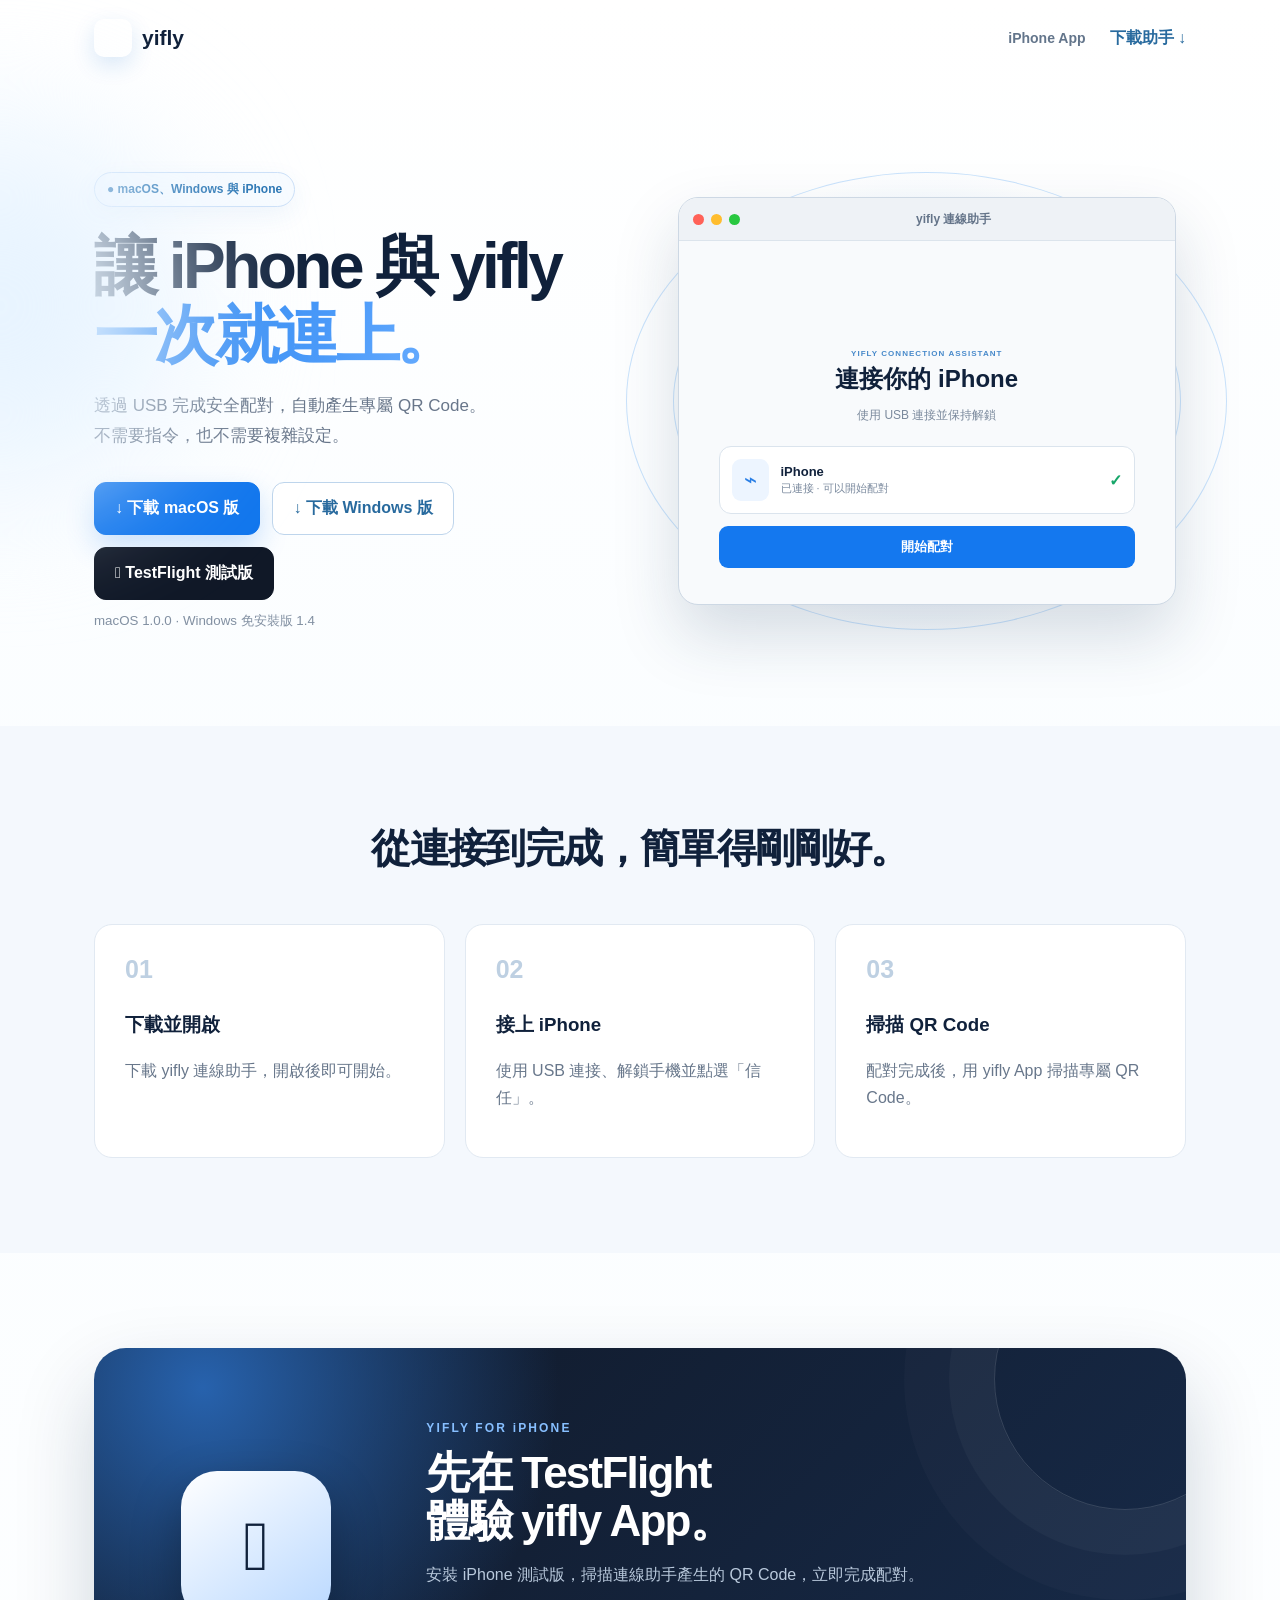
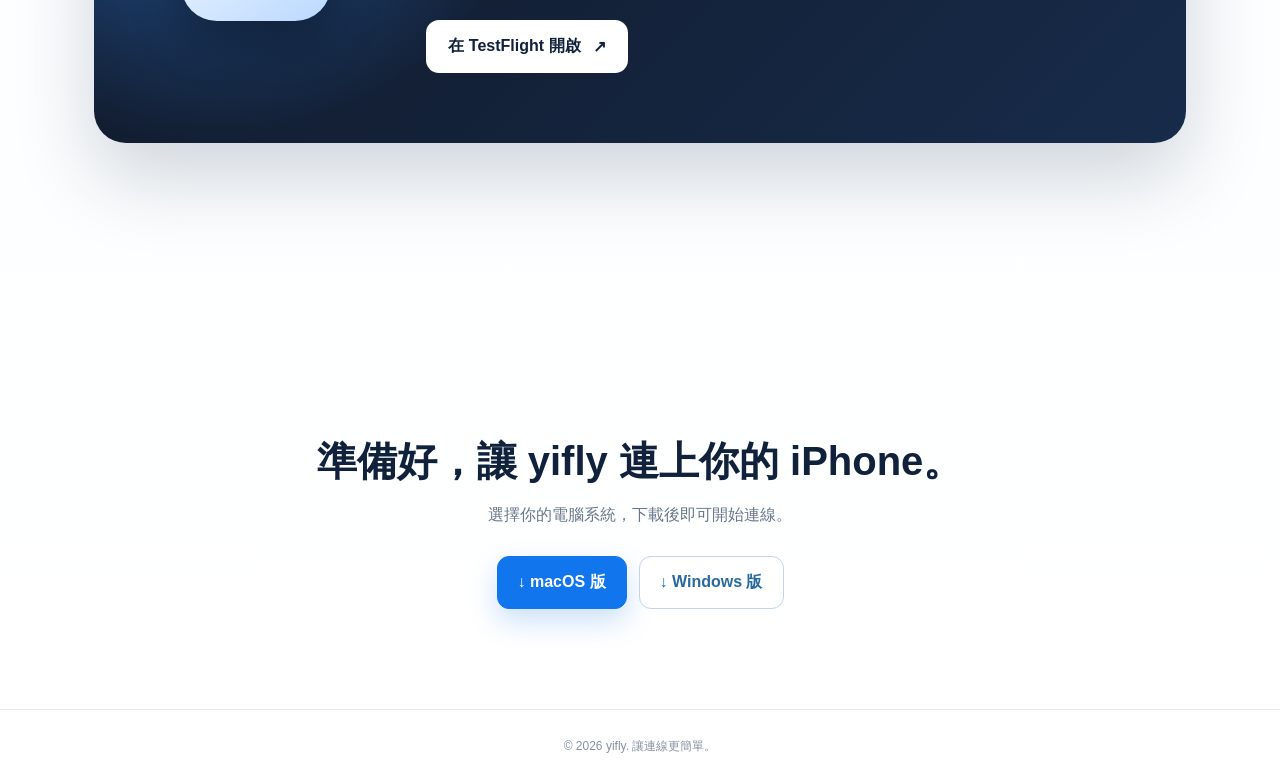
==== index.html @ 577eef76 "加入 TestFlight 與動態效果" ====
<!doctype html>
<html lang="zh-Hant">
<head>
  <meta charset="utf-8">
  <meta name="viewport" content="width=device-width,initial-scale=1">
  <title>yifly 連線助手</title>
  <meta name="description" content="讓 iPhone 與 yifly，一次就連上。">
  <link rel="icon" href="yifly-icon.png">
  <link rel="stylesheet" href="styles.css">
</head>
<body>
  <nav><div class="brand"><img src="yifly-icon.png" alt=""><b>yifly</b></div><div class="nav-links"><a href="#testflight">iPhone App</a><a href="#download">下載助手 ↓</a></div></nav>
  <main>
    <section class="hero">
      <div class="copy reveal"><span class="badge">● macOS、Windows 與 iPhone</span><h1>讓 iPhone 與 yifly<br><em>一次就連上。</em></h1><p>透過 USB 完成安全配對，自動產生專屬 QR Code。<br>不需要指令，也不需要複雜設定。</p><div class="actions"><a class="primary" href="Yifly連線助手.dmg" download>↓ 下載 macOS 版</a><a href="Yifly連線助手.exe" download>↓ 下載 Windows 版</a><a class="testflight-link" href="https://testflight.apple.com/join/Ur3Vc765" target="_blank" rel="noopener"> TestFlight 測試版</a></div><small>macOS 1.0.0 · Windows 免安裝版 1.4</small></div>
      <div class="preview reveal"><div class="orbit orbit-one"></div><div class="orbit orbit-two"></div><div class="window"><header><i></i><i></i><i></i><b>yifly 連線助手</b></header><article><img src="yifly-icon.png" alt="yifly"><small>YIFLY CONNECTION ASSISTANT</small><h2>連接你的 iPhone</h2><p>使用 USB 連接並保持解鎖</p><div class="device"><span>⌁</span><b>iPhone<small>已連接 · 可以開始配對</small></b><strong>✓</strong></div><button>開始配對</button></article></div></div>
    </section>
    <section class="steps"><h2 class="reveal">從連接到完成，簡單得剛剛好。</h2><div class="cards"><article class="reveal"><b>01</b><h3>下載並開啟</h3><p>下載 yifly 連線助手，開啟後即可開始。</p></article><article class="reveal"><b>02</b><h3>接上 iPhone</h3><p>使用 USB 連接、解鎖手機並點選「信任」。</p></article><article class="reveal"><b>03</b><h3>掃描 QR Code</h3><p>配對完成後，用 yifly App 掃描專屬 QR Code。</p></article></div></section>
    <section class="testflight" id="testflight"><div class="testflight-card reveal"><div class="phone-mark"></div><div><span class="eyebrow">YIFLY FOR iPHONE</span><h2>先在 TestFlight<br>體驗 yifly App。</h2><p>安裝 iPhone 測試版，掃描連線助手產生的 QR Code，立即完成配對。</p><a href="https://testflight.apple.com/join/Ur3Vc765" target="_blank" rel="noopener">在 TestFlight 開啟 <span>↗</span></a></div></div></section>
    <section class="download" id="download"><img src="yifly-icon.png" alt=""><h2>準備好，讓 yifly 連上你的 iPhone。</h2><p>選擇你的電腦系統，下載後即可開始連線。</p><div class="actions"><a class="primary" href="Yifly連線助手.dmg" download>↓ macOS 版</a><a href="Yifly連線助手.exe" download>↓ Windows 版</a></div></section>
  </main>
  <footer>© 2026 yifly. 讓連線更簡單。</footer>
  <script>
    const observer = new IntersectionObserver((entries) => entries.forEach((entry) => {
      if (entry.isIntersecting) entry.target.classList.add('visible');
    }), { threshold: 0.14 });
    document.querySelectorAll('.reveal').forEach((element) => observer.observe(element));
  </script>
</body>
</html>
---- styles.css ----
*{box-sizing:border-box}html{scroll-behavior:smooth}body{margin:0;color:#10213b;font-family:-apple-system,BlinkMacSystemFont,"PingFang TC",sans-serif;overflow-x:hidden;background:linear-gradient(180deg,#fff 0,#fafdff 36%,#fff 100%)}nav{height:76px;max-width:1140px;margin:auto;display:flex;align-items:center;justify-content:space-between;padding:0 24px;position:relative;z-index:10}.brand{display:flex;align-items:center;gap:10px;font-size:21px}.brand img{width:38px;border-radius:10px;box-shadow:0 8px 22px #166fcf28}.nav-links{display:flex;align-items:center;gap:24px}.nav-links a:first-child{font-size:14px;color:#63758b}a{color:#286a9e;text-decoration:none;font-weight:800;transition:transform .25s ease,color .25s ease,box-shadow .25s ease}.hero{max-width:1140px;margin:auto;min-height:650px;padding:70px 24px;display:grid;grid-template-columns:1fr 1fr;gap:55px;align-items:center;position:relative}.hero:before{content:"";position:absolute;width:360px;height:360px;border-radius:50%;background:#e8f4ff;filter:blur(70px);left:-250px;top:50px;animation:breathe 6s ease-in-out infinite}.badge{display:inline-block;border:1px solid #cce0f8;background:#f7fbff;color:#2874b3;border-radius:99px;padding:8px 12px;font-size:12px;font-weight:800;box-shadow:0 8px 24px #2478cd12}.hero h1{font-size:64px;line-height:1.08;letter-spacing:-.055em;margin:25px 0 20px}.hero h1 em{color:#1176ed;font-style:normal;background:linear-gradient(110deg,#1176ed,#69adff,#1176ed);background-size:200% auto;-webkit-background-clip:text;background-clip:text;color:transparent;animation:shine 4s linear infinite}.copy>p{color:#68768a;line-height:1.8;font-size:17px}.actions{display:flex;gap:12px;margin-top:30px;flex-wrap:wrap}.actions a{padding:15px 20px;border:1px solid #bed5ec;border-radius:12px;background:#fff}.actions a:hover{transform:translateY(-3px);box-shadow:0 12px 28px #173e6720}.actions .primary{color:#fff;background:#1176ed;border-color:#1176ed;box-shadow:0 12px 28px #1176ed38}.actions .testflight-link{color:#fff;background:#101827;border-color:#101827}.copy>small{display:block;color:#8290a2;margin-top:12px}.preview{padding:45px 10px;background:radial-gradient(circle,#d5e9ff 0,transparent 65%);position:relative}.window{background:#f8fafc;border:1px solid #cdd8e4;border-radius:20px;overflow:hidden;box-shadow:0 30px 65px #1637592b;position:relative;z-index:2;animation:float 5s ease-in-out infinite}.orbit{position:absolute;border:1px solid #86bff970;border-radius:50%;z-index:1;animation:spin 14s linear infinite}.orbit:after{content:"";position:absolute;width:9px;height:9px;border-radius:50%;background:#1780f0;box-shadow:0 0 18px #1780f0;top:12%;left:13%}.orbit-one{inset:4% -8%}.orbit-two{inset:14% 1%;animation-direction:reverse;animation-duration:10s}.window>header{height:43px;background:#eef2f6;border-bottom:1px solid #dce4ec;display:flex;align-items:center;gap:7px;padding:0 14px}.window header i{width:11px;height:11px;border-radius:50%;background:#ff6258}.window header i:nth-child(2){background:#ffbd2e}.window header i:nth-child(3){background:#28c840}.window header b{margin:auto;color:#647489;font-size:12px}.window article{text-align:center;padding:28px 40px 36px}.window article>img{width:64px;border-radius:15px;animation:pulse 3s ease-in-out infinite}.window article>small{display:block;color:#4789ca;font-size:8px;font-weight:900;letter-spacing:.13em;margin-top:12px}.window h2{margin:5px 0}.window article>p{color:#7a899c;font-size:12px}.device{display:flex;align-items:center;text-align:left;gap:12px;background:white;border:1px solid #dbe4ed;border-radius:12px;padding:12px;margin-top:22px}.device>span{background:#edf5ff;color:#297ee5;border-radius:9px;padding:8px 12px;font-size:22px}.device b{display:grid;gap:3px;font-size:13px;flex:1}.device b small{color:#7b8a9e;font-weight:400}.device strong{color:#16a669}.window button{width:100%;border:0;border-radius:9px;background:#1478ef;color:#fff;padding:12px;font-weight:800;margin-top:12px}.steps{background:#f4f8fd;padding:95px max(24px,calc((100% - 1092px)/2))}.steps>h2{text-align:center;font-size:40px;letter-spacing:-.04em;margin:0 0 48px}.cards{display:grid;grid-template-columns:repeat(3,1fr);gap:20px}.cards article{background:#fff;border:1px solid #e1e9f2;border-radius:18px;padding:30px;transition:transform .3s ease,box-shadow .3s ease}.cards article:hover{transform:translateY(-8px);box-shadow:0 22px 45px #1a426817}.cards article>b{color:#bed0e2;font-size:25px}.cards h3{margin-top:28px}.cards p{color:#68778b;line-height:1.7}.testflight{padding:95px 24px;max-width:1140px;margin:auto}.testflight-card{border-radius:32px;padding:70px 8%;display:grid;grid-template-columns:180px 1fr;align-items:center;gap:65px;color:#fff;background:radial-gradient(circle at 10% 10%,#2762ad 0,transparent 34%),linear-gradient(135deg,#101827,#172b4a);box-shadow:0 35px 80px #0d244330;position:relative;overflow:hidden}.testflight-card:after{content:"";position:absolute;width:260px;height:260px;border-radius:50%;border:1px solid #ffffff24;right:-70px;top:-100px;box-shadow:0 0 0 45px #ffffff08,0 0 0 90px #ffffff05;animation:breathe 5s ease-in-out infinite}.phone-mark{width:150px;height:150px;border-radius:36px;display:grid;place-items:center;font-size:70px;background:linear-gradient(145deg,#fff,#b9d8ff);color:#10213b;box-shadow:0 20px 50px #0005;animation:float 4s ease-in-out infinite}.eyebrow{color:#87bfff;font-size:12px;font-weight:900;letter-spacing:.18em}.testflight h2{font-size:44px;line-height:1.08;letter-spacing:-.04em;margin:13px 0 17px}.testflight p{color:#b9c9dc;line-height:1.8;max-width:570px}.testflight a{display:inline-flex;align-items:center;gap:12px;margin-top:14px;padding:16px 22px;border-radius:13px;color:#10213b;background:#fff;position:relative;z-index:2}.testflight a:hover{transform:translateY(-3px);box-shadow:0 14px 32px #0005}.download{text-align:center;padding:100px 24px}.download>img{width:70px;border-radius:17px;animation:pulse 3s ease-in-out infinite}.download h2{font-size:40px;margin:22px 0 10px}.download>p{color:#68778b}.download .actions{justify-content:center}footer{text-align:center;border-top:1px solid #e4eaf1;padding:28px;color:#8491a2;font-size:12px}.reveal{opacity:0;transform:translateY(28px);transition:opacity .8s ease,transform .8s cubic-bezier(.2,.7,.2,1)}.reveal.visible{opacity:1;transform:none}.cards .reveal:nth-child(2){transition-delay:.12s}.cards .reveal:nth-child(3){transition-delay:.24s}@keyframes float{0%,100%{transform:translateY(0) rotate(-.4deg)}50%{transform:translateY(-12px) rotate(.4deg)}}@keyframes spin{to{transform:rotate(360deg)}}@keyframes pulse{50%{transform:scale(1.06);box-shadow:0 12px 28px #1682ef33}}@keyframes breathe{50%{transform:scale(1.12);opacity:.65}}@keyframes shine{to{background-position:200% center}}@media(max-width:800px){.hero{grid-template-columns:1fr;text-align:center}.hero h1{font-size:48px}.actions{justify-content:center}.cards{grid-template-columns:1fr}.preview{order:2}.steps>h2,.download h2{font-size:32px}.testflight-card{grid-template-columns:1fr;text-align:center;gap:35px;padding:55px 28px}.phone-mark{margin:auto}.testflight p{margin-left:auto;margin-right:auto}}@media(max-width:480px){nav{height:68px}.nav-links a:first-child{display:none}.hero h1{font-size:39px}.actions{flex-direction:column}.window article{padding:24px 20px}.hero{padding-top:45px}.testflight h2{font-size:34px}.testflight-card{border-radius:24px}.phone-mark{width:120px;height:120px;font-size:56px;border-radius:29px}}@media(prefers-reduced-motion:reduce){*{scroll-behavior:auto!important;animation:none!important;transition:none!important}.reveal{opacity:1;transform:none}}
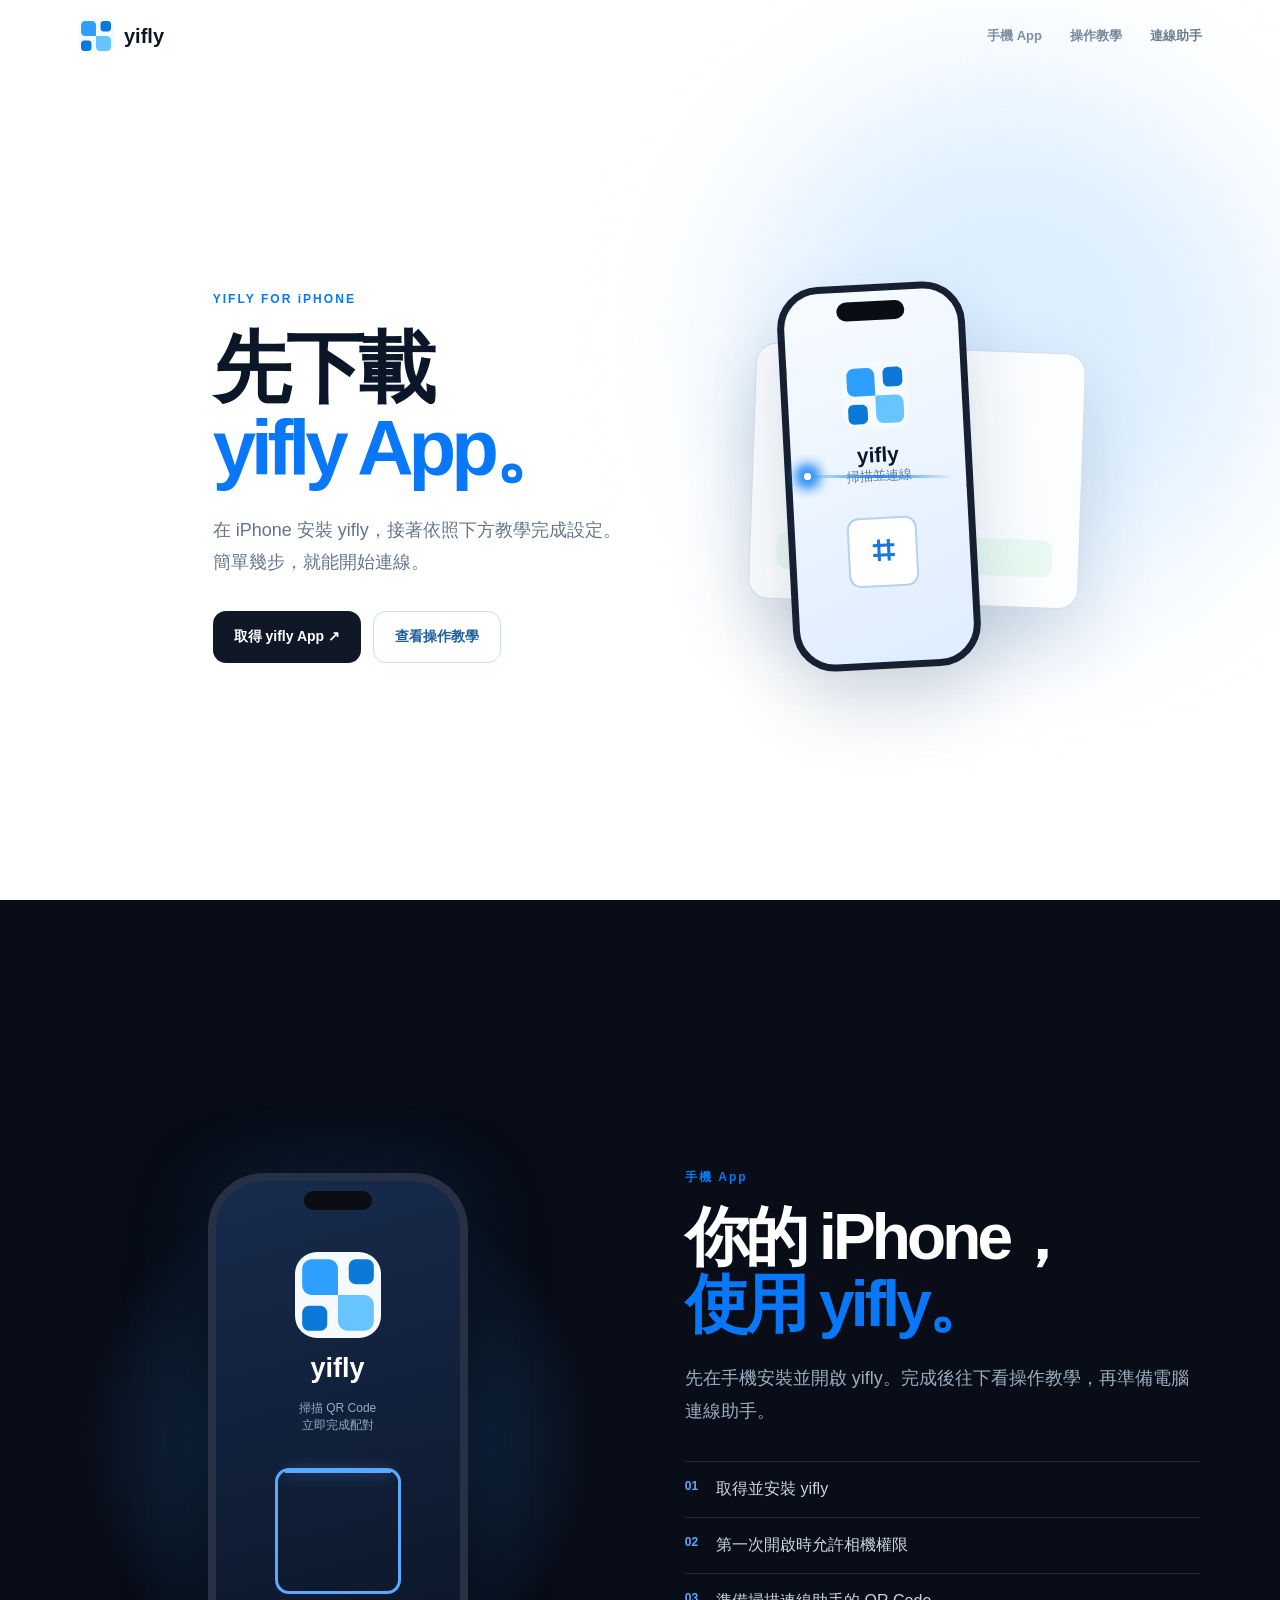
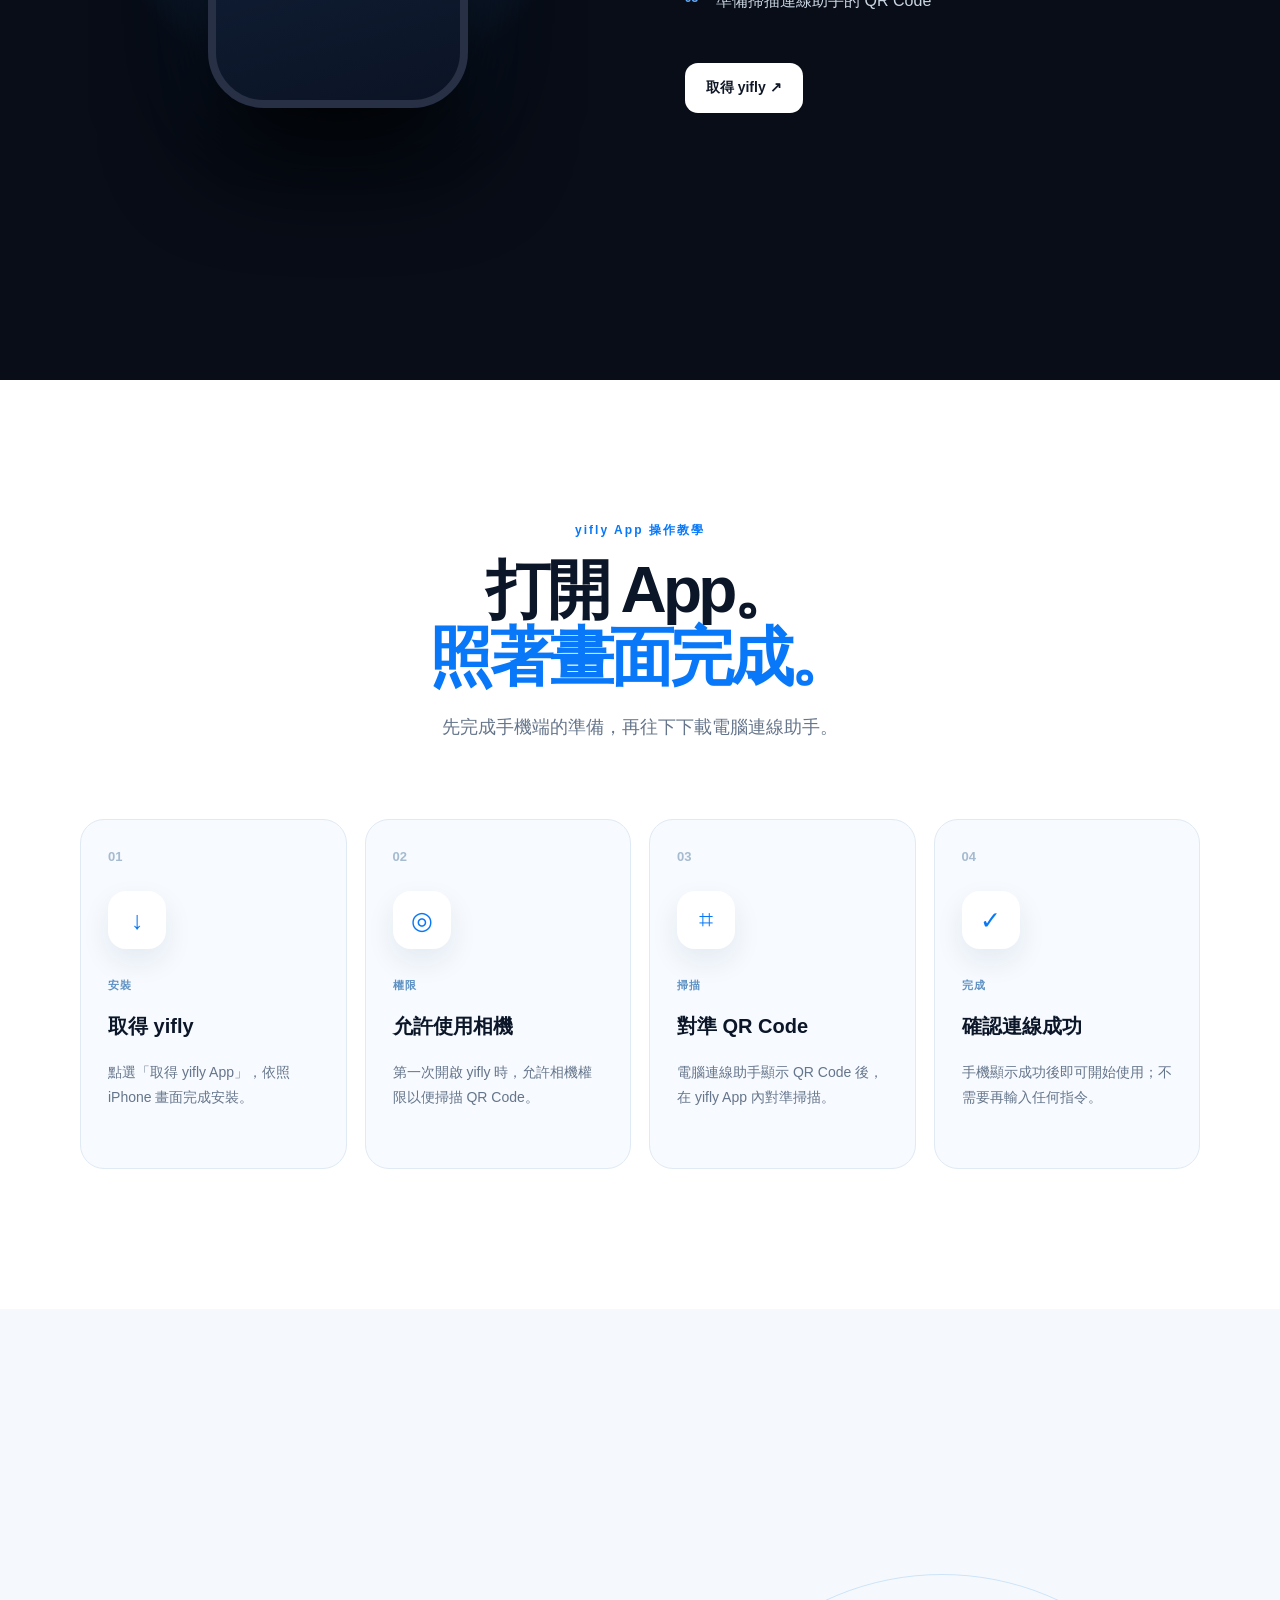
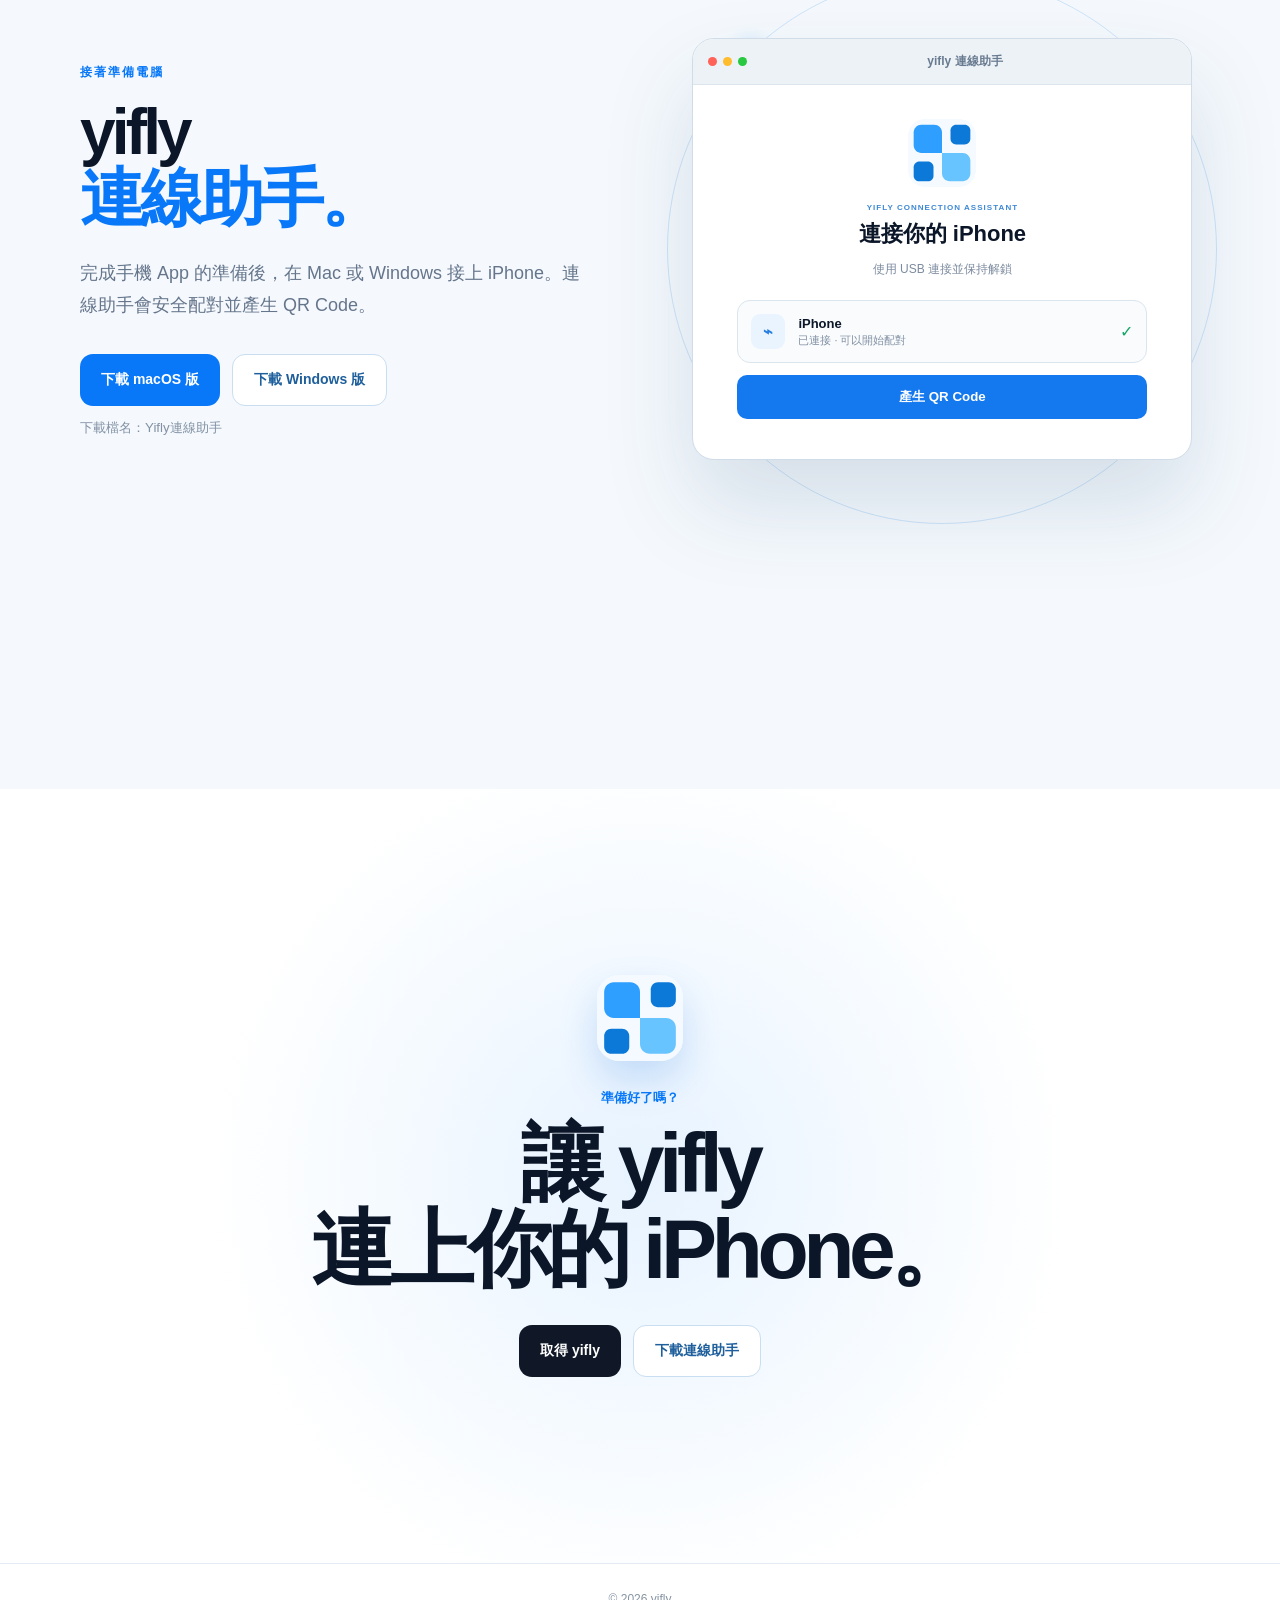
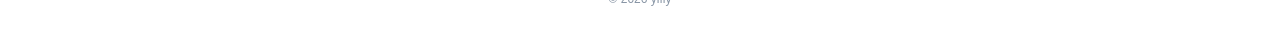
==== commit 9b82e043: "改為 yifly App 官網並修正手機版" ====
--- a/index.html
+++ b/index.html
@@ -1,30 +1,192 @@
 <!doctype html>
 <html lang="zh-Hant">
-<head>
-  <meta charset="utf-8">
-  <meta name="viewport" content="width=device-width,initial-scale=1">
-  <title>yifly 連線助手</title>
-  <meta name="description" content="讓 iPhone 與 yifly，一次就連上。">
-  <link rel="icon" href="yifly-icon.png">
-  <link rel="stylesheet" href="styles.css">
-</head>
-<body>
-  <nav><div class="brand"><img src="yifly-icon.png" alt=""><b>yifly</b></div><div class="nav-links"><a href="#testflight">iPhone App</a><a href="#download">下載助手 ↓</a></div></nav>
-  <main>
-    <section class="hero">
-      <div class="copy reveal"><span class="badge">● macOS、Windows 與 iPhone</span><h1>讓 iPhone 與 yifly<br><em>一次就連上。</em></h1><p>透過 USB 完成安全配對，自動產生專屬 QR Code。<br>不需要指令，也不需要複雜設定。</p><div class="actions"><a class="primary" href="Yifly連線助手.dmg" download>↓ 下載 macOS 版</a><a href="Yifly連線助手.exe" download>↓ 下載 Windows 版</a><a class="testflight-link" href="https://testflight.apple.com/join/Ur3Vc765" target="_blank" rel="noopener"> TestFlight 測試版</a></div><small>macOS 1.0.0 · Windows 免安裝版 1.4</small></div>
-      <div class="preview reveal"><div class="orbit orbit-one"></div><div class="orbit orbit-two"></div><div class="window"><header><i></i><i></i><i></i><b>yifly 連線助手</b></header><article><img src="yifly-icon.png" alt="yifly"><small>YIFLY CONNECTION ASSISTANT</small><h2>連接你的 iPhone</h2><p>使用 USB 連接並保持解鎖</p><div class="device"><span>⌁</span><b>iPhone<small>已連接 · 可以開始配對</small></b><strong>✓</strong></div><button>開始配對</button></article></div></div>
-    </section>
-    <section class="steps"><h2 class="reveal">從連接到完成，簡單得剛剛好。</h2><div class="cards"><article class="reveal"><b>01</b><h3>下載並開啟</h3><p>下載 yifly 連線助手，開啟後即可開始。</p></article><article class="reveal"><b>02</b><h3>接上 iPhone</h3><p>使用 USB 連接、解鎖手機並點選「信任」。</p></article><article class="reveal"><b>03</b><h3>掃描 QR Code</h3><p>配對完成後，用 yifly App 掃描專屬 QR Code。</p></article></div></section>
-    <section class="testflight" id="testflight"><div class="testflight-card reveal"><div class="phone-mark"></div><div><span class="eyebrow">YIFLY FOR iPHONE</span><h2>先在 TestFlight<br>體驗 yifly App。</h2><p>安裝 iPhone 測試版，掃描連線助手產生的 QR Code，立即完成配對。</p><a href="https://testflight.apple.com/join/Ur3Vc765" target="_blank" rel="noopener">在 TestFlight 開啟 <span>↗</span></a></div></div></section>
-    <section class="download" id="download"><img src="yifly-icon.png" alt=""><h2>準備好，讓 yifly 連上你的 iPhone。</h2><p>選擇你的電腦系統，下載後即可開始連線。</p><div class="actions"><a class="primary" href="Yifly連線助手.dmg" download>↓ macOS 版</a><a href="Yifly連線助手.exe" download>↓ Windows 版</a></div></section>
-  </main>
-  <footer>© 2026 yifly. 讓連線更簡單。</footer>
-  <script>
-    const observer = new IntersectionObserver((entries) => entries.forEach((entry) => {
-      if (entry.isIntersecting) entry.target.classList.add('visible');
-    }), { threshold: 0.14 });
-    document.querySelectorAll('.reveal').forEach((element) => observer.observe(element));
-  </script>
-</body>
+  <head>
+    <meta charset="utf-8" />
+    <meta
+      name="viewport"
+      content="width=device-width,initial-scale=1,maximum-scale=1"
+    />
+    <title>yifly</title>
+    <meta
+      name="description"
+      content="yifly App 與連線助手，讓 iPhone 配對一次完成。"
+    />
+    <link rel="icon" href="favicon.svg" />
+    <link rel="stylesheet" href="styles.css" />
+  </head>
+  <body>
+    <div class="progress"></div>
+    <nav>
+      <a class="brand" href="#top"
+        ><img src="favicon.svg" alt="yifly" /><b>yifly</b></a
+      >
+      <div>
+        <a href="#app">手機 App</a><a href="#steps">操作教學</a
+        ><a href="#assistant">連線助手</a>
+      </div>
+    </nav>
+    <main id="top">
+      <section class="hero">
+        <div class="glow"></div>
+        <div class="copy reveal">
+          <span class="label">YIFLY FOR iPHONE</span>
+          <h1>先下載<br /><em>yifly App。</em></h1>
+          <p>
+            在 iPhone 安裝 yifly，接著依照下方教學完成設定。<br />簡單幾步，就能開始連線。
+          </p>
+          <div class="buttons">
+            <a
+              class="button dark"
+              href="https://testflight.apple.com/join/Ur3Vc765"
+              target="_blank"
+              rel="noopener"
+              >取得 yifly App ↗</a
+            ><a class="button light" href="#steps">查看操作教學</a>
+          </div>
+        </div>
+        <div class="ecosystem reveal">
+          <div class="phone">
+            <i></i><img src="favicon.svg" alt="yifly" /><b>yifly</b
+            ><small>掃描並連線</small><strong>⌗</strong>
+          </div>
+          <div class="signal"><i></i><i></i><i></i></div>
+          <div class="desktop">
+            <header><i></i><i></i><i></i></header>
+            <img src="favicon.svg" alt="yifly" /><b>yifly 連線助手</b>
+            <p>iPhone 已連接</p>
+            <strong>✓ 配對完成</strong>
+          </div>
+        </div>
+      </section>
+      <section class="product app" id="app">
+        <div class="visual sticky">
+          <div class="orb"></div>
+          <div class="app-phone reveal">
+            <i></i><img src="favicon.svg" alt="yifly App" />
+            <h3>yifly</h3>
+            <p>掃描 QR Code<br />立即完成配對</p>
+            <div class="scanner"><span></span></div>
+          </div>
+        </div>
+        <div class="product-copy reveal">
+          <span class="label">手機 App</span>
+          <h2>你的 iPhone，<br /><em>使用 yifly。</em></h2>
+          <p>
+            先在手機安裝並開啟 yifly。完成後往下看操作教學，再準備電腦連線助手。
+          </p>
+          <ul>
+            <li><b>01</b>取得並安裝 yifly</li>
+            <li><b>02</b>第一次開啟時允許相機權限</li>
+            <li><b>03</b>準備掃描連線助手的 QR Code</li>
+          </ul>
+          <a
+            class="button white"
+            href="https://testflight.apple.com/join/Ur3Vc765"
+            target="_blank"
+            rel="noopener"
+            >取得 yifly ↗</a
+          >
+        </div>
+      </section>
+      <section class="product assistant" id="assistant">
+        <div class="product-copy reveal">
+          <span class="label">接著準備電腦</span>
+          <h2>yifly<br /><em>連線助手。</em></h2>
+          <p>
+            完成手機 App 的準備後，在 Mac 或 Windows 接上
+            iPhone。連線助手會安全配對並產生 QR Code。
+          </p>
+          <div class="buttons">
+            <a class="button blue" href="Yifly連線助手.dmg" download
+              >下載 macOS 版</a
+            ><a class="button light" href="Yifly連線助手.exe" download
+              >下載 Windows 版</a
+            >
+          </div>
+          <small>下載檔名：Yifly連線助手</small>
+        </div>
+        <div class="stage sticky reveal">
+          <div class="orbit"></div>
+          <div class="window">
+            <header><i></i><i></i><i></i><b>yifly 連線助手</b></header>
+            <article>
+              <img src="favicon.svg" alt="yifly" /><span
+                >YIFLY CONNECTION ASSISTANT</span
+              >
+              <h3>連接你的 iPhone</h3>
+              <p>使用 USB 連接並保持解鎖</p>
+              <div class="device">
+                <strong>⌁</strong
+                ><b>iPhone<small>已連接 · 可以開始配對</small></b
+                ><i>✓</i>
+              </div>
+              <button>產生 QR Code</button>
+            </article>
+          </div>
+        </div>
+      </section>
+      <section class="flow" id="steps">
+        <div class="flow-title reveal">
+          <span class="label">yifly App 操作教學</span>
+          <h2>打開 App。<br /><em>照著畫面完成。</em></h2>
+          <p>先完成手機端的準備，再往下下載電腦連線助手。</p>
+        </div>
+        <div class="timeline">
+          <article class="reveal">
+            <b>01</b><i>↓</i><span>安裝</span>
+            <h3>取得 yifly</h3>
+            <p>點選「取得 yifly App」，依照 iPhone 畫面完成安裝。</p>
+          </article>
+          <article class="reveal">
+            <b>02</b><i>◎</i><span>權限</span>
+            <h3>允許使用相機</h3>
+            <p>第一次開啟 yifly 時，允許相機權限以便掃描 QR Code。</p>
+          </article>
+          <article class="reveal">
+            <b>03</b><i>⌗</i><span>掃描</span>
+            <h3>對準 QR Code</h3>
+            <p>電腦連線助手顯示 QR Code 後，在 yifly App 內對準掃描。</p>
+          </article>
+          <article class="reveal">
+            <b>04</b><i>✓</i><span>完成</span>
+            <h3>確認連線成功</h3>
+            <p>手機顯示成功後即可開始使用；不需要再輸入任何指令。</p>
+          </article>
+        </div>
+      </section>
+      <section class="final">
+        <div class="reveal">
+          <img src="favicon.svg" alt="yifly" /><span>準備好了嗎？</span>
+          <h2>讓 yifly<br />連上你的 iPhone。</h2>
+          <div class="buttons">
+            <a
+              class="button dark"
+              href="https://testflight.apple.com/join/Ur3Vc765"
+              target="_blank"
+              rel="noopener"
+              >取得 yifly</a
+            ><a class="button light" href="#assistant">下載連線助手</a>
+          </div>
+        </div>
+      </section>
+    </main>
+    <footer>© 2026 yifly</footer>
+    <script>
+      const o = new IntersectionObserver(
+        (e) =>
+          e.forEach((x) => {
+            if (x.isIntersecting) x.target.classList.add("visible");
+          }),
+        { threshold: 0.15 },
+      );
+      document.querySelectorAll(".reveal").forEach((x) => o.observe(x));
+      const s = () =>
+        document.documentElement.style.setProperty(
+          "--p",
+          scrollY / (document.documentElement.scrollHeight - innerHeight),
+        );
+      addEventListener("scroll", s, { passive: true });
+      s();
+    </script>
+  </body>
 </html>
--- a/styles.css
+++ b/styles.css
@@ -1 +1,931 @@
-*{box-sizing:border-box}html{scroll-behavior:smooth}body{margin:0;color:#10213b;font-family:-apple-system,BlinkMacSystemFont,"PingFang TC",sans-serif;overflow-x:hidden;background:linear-gradient(180deg,#fff 0,#fafdff 36%,#fff 100%)}nav{height:76px;max-width:1140px;margin:auto;display:flex;align-items:center;justify-content:space-between;padding:0 24px;position:relative;z-index:10}.brand{display:flex;align-items:center;gap:10px;font-size:21px}.brand img{width:38px;border-radius:10px;box-shadow:0 8px 22px #166fcf28}.nav-links{display:flex;align-items:center;gap:24px}.nav-links a:first-child{font-size:14px;color:#63758b}a{color:#286a9e;text-decoration:none;font-weight:800;transition:transform .25s ease,color .25s ease,box-shadow .25s ease}.hero{max-width:1140px;margin:auto;min-height:650px;padding:70px 24px;display:grid;grid-template-columns:1fr 1fr;gap:55px;align-items:center;position:relative}.hero:before{content:"";position:absolute;width:360px;height:360px;border-radius:50%;background:#e8f4ff;filter:blur(70px);left:-250px;top:50px;animation:breathe 6s ease-in-out infinite}.badge{display:inline-block;border:1px solid #cce0f8;background:#f7fbff;color:#2874b3;border-radius:99px;padding:8px 12px;font-size:12px;font-weight:800;box-shadow:0 8px 24px #2478cd12}.hero h1{font-size:64px;line-height:1.08;letter-spacing:-.055em;margin:25px 0 20px}.hero h1 em{color:#1176ed;font-style:normal;background:linear-gradient(110deg,#1176ed,#69adff,#1176ed);background-size:200% auto;-webkit-background-clip:text;background-clip:text;color:transparent;animation:shine 4s linear infinite}.copy>p{color:#68768a;line-height:1.8;font-size:17px}.actions{display:flex;gap:12px;margin-top:30px;flex-wrap:wrap}.actions a{padding:15px 20px;border:1px solid #bed5ec;border-radius:12px;background:#fff}.actions a:hover{transform:translateY(-3px);box-shadow:0 12px 28px #173e6720}.actions .primary{color:#fff;background:#1176ed;border-color:#1176ed;box-shadow:0 12px 28px #1176ed38}.actions .testflight-link{color:#fff;background:#101827;border-color:#101827}.copy>small{display:block;color:#8290a2;margin-top:12px}.preview{padding:45px 10px;background:radial-gradient(circle,#d5e9ff 0,transparent 65%);position:relative}.window{background:#f8fafc;border:1px solid #cdd8e4;border-radius:20px;overflow:hidden;box-shadow:0 30px 65px #1637592b;position:relative;z-index:2;animation:float 5s ease-in-out infinite}.orbit{position:absolute;border:1px solid #86bff970;border-radius:50%;z-index:1;animation:spin 14s linear infinite}.orbit:after{content:"";position:absolute;width:9px;height:9px;border-radius:50%;background:#1780f0;box-shadow:0 0 18px #1780f0;top:12%;left:13%}.orbit-one{inset:4% -8%}.orbit-two{inset:14% 1%;animation-direction:reverse;animation-duration:10s}.window>header{height:43px;background:#eef2f6;border-bottom:1px solid #dce4ec;display:flex;align-items:center;gap:7px;padding:0 14px}.window header i{width:11px;height:11px;border-radius:50%;background:#ff6258}.window header i:nth-child(2){background:#ffbd2e}.window header i:nth-child(3){background:#28c840}.window header b{margin:auto;color:#647489;font-size:12px}.window article{text-align:center;padding:28px 40px 36px}.window article>img{width:64px;border-radius:15px;animation:pulse 3s ease-in-out infinite}.window article>small{display:block;color:#4789ca;font-size:8px;font-weight:900;letter-spacing:.13em;margin-top:12px}.window h2{margin:5px 0}.window article>p{color:#7a899c;font-size:12px}.device{display:flex;align-items:center;text-align:left;gap:12px;background:white;border:1px solid #dbe4ed;border-radius:12px;padding:12px;margin-top:22px}.device>span{background:#edf5ff;color:#297ee5;border-radius:9px;padding:8px 12px;font-size:22px}.device b{display:grid;gap:3px;font-size:13px;flex:1}.device b small{color:#7b8a9e;font-weight:400}.device strong{color:#16a669}.window button{width:100%;border:0;border-radius:9px;background:#1478ef;color:#fff;padding:12px;font-weight:800;margin-top:12px}.steps{background:#f4f8fd;padding:95px max(24px,calc((100% - 1092px)/2))}.steps>h2{text-align:center;font-size:40px;letter-spacing:-.04em;margin:0 0 48px}.cards{display:grid;grid-template-columns:repeat(3,1fr);gap:20px}.cards article{background:#fff;border:1px solid #e1e9f2;border-radius:18px;padding:30px;transition:transform .3s ease,box-shadow .3s ease}.cards article:hover{transform:translateY(-8px);box-shadow:0 22px 45px #1a426817}.cards article>b{color:#bed0e2;font-size:25px}.cards h3{margin-top:28px}.cards p{color:#68778b;line-height:1.7}.testflight{padding:95px 24px;max-width:1140px;margin:auto}.testflight-card{border-radius:32px;padding:70px 8%;display:grid;grid-template-columns:180px 1fr;align-items:center;gap:65px;color:#fff;background:radial-gradient(circle at 10% 10%,#2762ad 0,transparent 34%),linear-gradient(135deg,#101827,#172b4a);box-shadow:0 35px 80px #0d244330;position:relative;overflow:hidden}.testflight-card:after{content:"";position:absolute;width:260px;height:260px;border-radius:50%;border:1px solid #ffffff24;right:-70px;top:-100px;box-shadow:0 0 0 45px #ffffff08,0 0 0 90px #ffffff05;animation:breathe 5s ease-in-out infinite}.phone-mark{width:150px;height:150px;border-radius:36px;display:grid;place-items:center;font-size:70px;background:linear-gradient(145deg,#fff,#b9d8ff);color:#10213b;box-shadow:0 20px 50px #0005;animation:float 4s ease-in-out infinite}.eyebrow{color:#87bfff;font-size:12px;font-weight:900;letter-spacing:.18em}.testflight h2{font-size:44px;line-height:1.08;letter-spacing:-.04em;margin:13px 0 17px}.testflight p{color:#b9c9dc;line-height:1.8;max-width:570px}.testflight a{display:inline-flex;align-items:center;gap:12px;margin-top:14px;padding:16px 22px;border-radius:13px;color:#10213b;background:#fff;position:relative;z-index:2}.testflight a:hover{transform:translateY(-3px);box-shadow:0 14px 32px #0005}.download{text-align:center;padding:100px 24px}.download>img{width:70px;border-radius:17px;animation:pulse 3s ease-in-out infinite}.download h2{font-size:40px;margin:22px 0 10px}.download>p{color:#68778b}.download .actions{justify-content:center}footer{text-align:center;border-top:1px solid #e4eaf1;padding:28px;color:#8491a2;font-size:12px}.reveal{opacity:0;transform:translateY(28px);transition:opacity .8s ease,transform .8s cubic-bezier(.2,.7,.2,1)}.reveal.visible{opacity:1;transform:none}.cards .reveal:nth-child(2){transition-delay:.12s}.cards .reveal:nth-child(3){transition-delay:.24s}@keyframes float{0%,100%{transform:translateY(0) rotate(-.4deg)}50%{transform:translateY(-12px) rotate(.4deg)}}@keyframes spin{to{transform:rotate(360deg)}}@keyframes pulse{50%{transform:scale(1.06);box-shadow:0 12px 28px #1682ef33}}@keyframes breathe{50%{transform:scale(1.12);opacity:.65}}@keyframes shine{to{background-position:200% center}}@media(max-width:800px){.hero{grid-template-columns:1fr;text-align:center}.hero h1{font-size:48px}.actions{justify-content:center}.cards{grid-template-columns:1fr}.preview{order:2}.steps>h2,.download h2{font-size:32px}.testflight-card{grid-template-columns:1fr;text-align:center;gap:35px;padding:55px 28px}.phone-mark{margin:auto}.testflight p{margin-left:auto;margin-right:auto}}@media(max-width:480px){nav{height:68px}.nav-links a:first-child{display:none}.hero h1{font-size:39px}.actions{flex-direction:column}.window article{padding:24px 20px}.hero{padding-top:45px}.testflight h2{font-size:34px}.testflight-card{border-radius:24px}.phone-mark{width:120px;height:120px;font-size:56px;border-radius:29px}}@media(prefers-reduced-motion:reduce){*{scroll-behavior:auto!important;animation:none!important;transition:none!important}.reveal{opacity:1;transform:none}}
+:root {
+  --blue: #0878f9;
+  --ink: #0b1628;
+  --muted: #65758b;
+  --p: 0;
+}
+* {
+  box-sizing: border-box;
+}
+html {
+  scroll-behavior: smooth;
+}
+body {
+  margin: 0;
+  color: var(--ink);
+  font-family:
+    -apple-system, BlinkMacSystemFont, "SF Pro Display", "PingFang TC",
+    sans-serif;
+  overflow-x: hidden;
+}
+a {
+  text-decoration: none;
+  color: inherit;
+}
+.progress {
+  position: fixed;
+  z-index: 99;
+  left: 0;
+  top: 0;
+  width: calc(var(--p) * 100%);
+  height: 3px;
+  background: linear-gradient(90deg, #0878f9, #78bdff);
+  box-shadow: 0 0 12px #1784ff;
+}
+nav {
+  height: 72px;
+  max-width: 1180px;
+  margin: auto;
+  padding: 0 28px;
+  display: flex;
+  align-items: center;
+  justify-content: space-between;
+}
+.brand {
+  display: flex;
+  align-items: center;
+  gap: 10px;
+  font-size: 20px;
+}
+.brand img {
+  width: 36px;
+  border-radius: 10px;
+}
+nav > div {
+  display: flex;
+  gap: 28px;
+  color: #607086;
+  font-size: 13px;
+  font-weight: 750;
+}
+nav > div a:hover {
+  color: var(--blue);
+}
+.hero {
+  min-height: calc(100vh - 72px);
+  max-width: 1180px;
+  margin: auto;
+  padding: 80px 28px 100px;
+  display: grid;
+  grid-template-columns: 1.04fr 0.96fr;
+  gap: 70px;
+  align-items: center;
+  position: relative;
+}
+.glow {
+  position: absolute;
+  width: 520px;
+  height: 520px;
+  border-radius: 50%;
+  filter: blur(85px);
+  background: #dceeff;
+  right: -170px;
+  top: 10px;
+  animation: breathe 7s infinite;
+}
+.label {
+  font-size: 12px;
+  font-weight: 900;
+  letter-spacing: 0.17em;
+  color: var(--blue);
+}
+h1 {
+  font-size: clamp(56px, 6.1vw, 82px);
+  line-height: 1.02;
+  letter-spacing: -0.065em;
+  margin: 22px 0 25px;
+}
+em {
+  font-style: normal;
+  color: var(--blue);
+}
+.copy p,
+.product-copy > p {
+  font-size: 18px;
+  line-height: 1.8;
+  color: var(--muted);
+}
+.buttons {
+  display: flex;
+  gap: 12px;
+  flex-wrap: wrap;
+  margin-top: 32px;
+}
+.button {
+  display: inline-flex;
+  align-items: center;
+  justify-content: center;
+  padding: 16px 21px;
+  border-radius: 13px;
+  font-size: 14px;
+  font-weight: 850;
+  transition: 0.3s;
+}
+.button:hover {
+  transform: translateY(-3px);
+  box-shadow: 0 14px 32px #123b6523;
+}
+.dark {
+  background: #101827;
+  color: #fff;
+}
+.light {
+  background: #fff;
+  color: #1e5f9c;
+  border: 1px solid #c9def1;
+}
+.blue {
+  background: var(--blue);
+  color: #fff;
+}
+.white {
+  background: #fff;
+  color: #101827;
+}
+.ecosystem {
+  height: 520px;
+  display: flex;
+  align-items: center;
+  justify-content: center;
+  position: relative;
+  perspective: 1000px;
+}
+.phone {
+  width: 188px;
+  height: 385px;
+  border: 7px solid #172032;
+  border-radius: 42px;
+  background: linear-gradient(160deg, #f7fbff, #dfedff);
+  box-shadow: 0 35px 70px #1a3d612b;
+  display: flex;
+  flex-direction: column;
+  align-items: center;
+  position: relative;
+  z-index: 3;
+  transform: rotate(-3deg);
+  animation: float 6s infinite;
+}
+.phone > i,
+.app-phone > i {
+  width: 68px;
+  height: 19px;
+  border-radius: 20px;
+  background: #0a0d13;
+  margin: 10px auto 42px;
+}
+.phone img {
+  width: 67px;
+  border-radius: 17px;
+}
+.phone b {
+  font-size: 21px;
+  margin-top: 14px;
+}
+.phone small {
+  color: #6c7d92;
+}
+.phone strong {
+  width: 70px;
+  height: 70px;
+  border: 2px solid #b7d1ed;
+  border-radius: 12px;
+  display: grid;
+  place-items: center;
+  color: #1778df;
+  font-size: 38px;
+  margin-top: 32px;
+  background: #fff;
+}
+.desktop {
+  width: 330px;
+  padding: 22px 26px 30px;
+  border: 1px solid #d4dee9;
+  border-radius: 20px;
+  background: #fbfdff;
+  box-shadow: 0 35px 75px #133a672c;
+  position: absolute;
+  right: -15px;
+  z-index: 2;
+  transform: rotate(2deg);
+  animation: float2 6s infinite;
+}
+.desktop header,
+.window > header {
+  display: flex;
+  gap: 6px;
+}
+.desktop header i,
+.window header i {
+  width: 9px;
+  height: 9px;
+  border-radius: 50%;
+  background: #ff6258;
+}
+.desktop header i:nth-child(2),
+.window header i:nth-child(2) {
+  background: #ffbd2e;
+}
+.desktop header i:nth-child(3),
+.window header i:nth-child(3) {
+  background: #28c840;
+}
+.desktop > img {
+  width: 54px;
+  border-radius: 14px;
+  display: block;
+  margin: 30px auto 10px;
+}
+.desktop > b,
+.desktop > p,
+.desktop > strong {
+  display: block;
+  text-align: center;
+}
+.desktop > p {
+  color: #728296;
+  font-size: 12px;
+}
+.desktop > strong {
+  color: #0c9c5e;
+  background: #eafaf3;
+  border-radius: 10px;
+  padding: 10px;
+  font-size: 12px;
+}
+.signal {
+  position: absolute;
+  width: 150px;
+  height: 3px;
+  background: linear-gradient(90deg, transparent, #2489f4, transparent);
+  z-index: 4;
+}
+.signal i {
+  position: absolute;
+  width: 7px;
+  height: 7px;
+  border-radius: 50%;
+  background: #fff;
+  box-shadow: 0 0 14px 5px #2489f4;
+  top: -2px;
+  animation: travel 2.4s linear infinite;
+}
+.signal i:nth-child(2) {
+  animation-delay: 0.8s;
+}
+.signal i:nth-child(3) {
+  animation-delay: 1.6s;
+}
+.product {
+  min-height: 120vh;
+  display: grid;
+  grid-template-columns: 1fr 1fr;
+  align-items: center;
+  gap: 8%;
+  padding: 120px max(28px, calc((100vw - 1120px) / 2));
+  position: relative;
+}
+.app {
+  background: #080d17;
+  color: #fff;
+}
+.sticky {
+  height: 72vh;
+  position: sticky;
+  top: 14vh;
+  display: grid;
+  place-items: center;
+}
+.orb {
+  position: absolute;
+  width: 520px;
+  height: 520px;
+  border-radius: 50%;
+  background: radial-gradient(circle, #245997, #11233c 43%, transparent 70%);
+  animation: breathe 6s infinite;
+}
+.app-phone {
+  width: 260px;
+  height: 535px;
+  border: 8px solid #273044;
+  border-radius: 56px;
+  background: linear-gradient(165deg, #172b4c, #0b1425);
+  box-shadow:
+    0 50px 100px #000,
+    0 0 90px #2787ff30;
+  display: flex;
+  align-items: center;
+  flex-direction: column;
+  position: relative;
+  z-index: 2;
+}
+.app-phone img {
+  width: 86px;
+  border-radius: 22px;
+}
+.app-phone h3 {
+  font-size: 27px;
+  margin: 15px 0 4px;
+}
+.app-phone p {
+  text-align: center;
+  color: #98abc2;
+  font-size: 12px;
+}
+.scanner {
+  width: 126px;
+  height: 126px;
+  border: 3px solid #5ca9ff;
+  border-radius: 14px;
+  margin-top: 22px;
+  position: relative;
+}
+.scanner span {
+  position: absolute;
+  left: 7px;
+  right: 7px;
+  height: 2px;
+  background: #5ca9ff;
+  box-shadow: 0 0 15px #5ca9ff;
+  animation: scan 2.4s infinite;
+}
+.product-copy h2,
+.flow-title h2 {
+  font-size: clamp(44px, 5vw, 68px);
+  line-height: 1.04;
+  letter-spacing: -0.06em;
+  margin: 18px 0 25px;
+}
+.app .product-copy > p {
+  color: #9cadc1;
+}
+.product-copy ul {
+  list-style: none;
+  padding: 0;
+  margin: 34px 0;
+  max-width: 520px;
+}
+.product-copy li {
+  display: flex;
+  gap: 18px;
+  border-top: 1px solid #ffffff1c;
+  padding: 17px 0;
+  color: #cad5e2;
+}
+.product-copy li b {
+  color: #5fa9fb;
+  font-size: 12px;
+}
+.assistant {
+  background: #f5f9fd;
+}
+.product-copy > small {
+  display: block;
+  color: #8291a4;
+  margin-top: 13px;
+}
+.stage {
+  height: 620px;
+}
+.orbit {
+  position: absolute;
+  width: 550px;
+  height: 550px;
+  border: 1px solid #7eb8f057;
+  border-radius: 50%;
+  animation: spin 18s linear infinite;
+}
+.orbit:after {
+  content: "";
+  position: absolute;
+  width: 11px;
+  height: 11px;
+  background: #1682ef;
+  border-radius: 50%;
+  left: 14%;
+  top: 13%;
+  box-shadow: 0 0 20px #1682ef;
+}
+.window {
+  width: min(100%, 500px);
+  background: #fff;
+  border: 1px solid #d0dce8;
+  border-radius: 22px;
+  overflow: hidden;
+  box-shadow: 0 45px 90px #16436f25;
+  position: relative;
+  z-index: 2;
+  animation: windowFloat 5s infinite;
+}
+.window > header {
+  height: 46px;
+  background: #edf2f7;
+  border-bottom: 1px solid #dce5ee;
+  align-items: center;
+  padding: 0 15px;
+}
+.window header b {
+  margin: auto;
+  color: #697b90;
+  font-size: 12px;
+}
+.window article {
+  text-align: center;
+  padding: 34px 44px 40px;
+}
+.window article > img {
+  width: 68px;
+  border-radius: 17px;
+}
+.window article > span {
+  display: block;
+  color: #3d88d5;
+  font-size: 8px;
+  font-weight: 900;
+  letter-spacing: 0.13em;
+  margin-top: 12px;
+}
+.window h3 {
+  font-size: 22px;
+  margin: 7px;
+}
+.window article > p {
+  color: #7c8b9f;
+  font-size: 12px;
+}
+.device {
+  display: flex;
+  align-items: center;
+  text-align: left;
+  gap: 13px;
+  background: #f9fbfd;
+  border: 1px solid #dbe5ee;
+  border-radius: 13px;
+  padding: 13px;
+  margin: 22px 0 12px;
+}
+.device > strong {
+  background: #eaf4ff;
+  color: #287de0;
+  border-radius: 9px;
+  padding: 8px 12px;
+}
+.device b {
+  display: grid;
+  gap: 3px;
+  font-size: 13px;
+  flex: 1;
+}
+.device b small {
+  font-weight: 400;
+  color: #8190a2;
+}
+.device > i {
+  font-style: normal;
+  color: #12a563;
+}
+.window button {
+  width: 100%;
+  border: 0;
+  border-radius: 10px;
+  background: #1478ef;
+  color: #fff;
+  padding: 13px;
+  font-weight: 850;
+}
+.flow {
+  padding: 140px max(28px, calc((100vw - 1120px) / 2));
+}
+.flow-title {
+  text-align: center;
+  margin-bottom: 80px;
+}
+.flow-title p {
+  color: var(--muted);
+  font-size: 18px;
+}
+.timeline {
+  display: grid;
+  grid-template-columns: repeat(4, 1fr);
+  gap: 18px;
+}
+.timeline article {
+  min-height: 350px;
+  background: #f7fafe;
+  border: 1px solid #e0eaf4;
+  border-radius: 24px;
+  padding: 27px;
+  transition: 0.35s;
+}
+.timeline article:hover {
+  transform: translateY(-10px);
+  box-shadow: 0 28px 55px #143b6518;
+}
+.timeline article > b {
+  color: #a6bbd0;
+  font-size: 13px;
+}
+.timeline article > i {
+  width: 58px;
+  height: 58px;
+  border-radius: 18px;
+  background: #fff;
+  display: grid;
+  place-items: center;
+  color: var(--blue);
+  font-size: 25px;
+  box-shadow: 0 12px 28px #16436f16;
+  margin: 26px 0;
+  font-style: normal;
+}
+.timeline article > span {
+  font-size: 11px;
+  font-weight: 900;
+  letter-spacing: 0.12em;
+  color: #5d91c3;
+}
+.timeline h3 {
+  font-size: 20px;
+}
+.timeline p {
+  font-size: 14px;
+  color: var(--muted);
+  line-height: 1.75;
+}
+.final {
+  min-height: 86vh;
+  display: grid;
+  place-items: center;
+  text-align: center;
+  background: radial-gradient(circle, #e7f3ff, #fff 58%);
+}
+.final img {
+  width: 86px;
+  border-radius: 22px;
+  box-shadow: 0 18px 38px #1671da32;
+}
+.final span {
+  display: block;
+  color: var(--blue);
+  font-weight: 850;
+  font-size: 13px;
+  margin-top: 24px;
+}
+.final h2 {
+  font-size: clamp(48px, 7vw, 84px);
+  line-height: 1.02;
+  letter-spacing: -0.065em;
+  margin: 14px 0;
+}
+.final .buttons {
+  justify-content: center;
+}
+footer {
+  text-align: center;
+  padding: 28px;
+  border-top: 1px solid #e5ebf2;
+  color: #8794a4;
+  font-size: 12px;
+}
+.reveal {
+  opacity: 0;
+  transform: translateY(55px) scale(0.97);
+  filter: blur(8px);
+  transition:
+    opacity 1s,
+    transform 1.1s cubic-bezier(0.2, 0.7, 0.2, 1),
+    filter 1s;
+}
+.reveal.visible {
+  opacity: 1;
+  transform: none;
+  filter: none;
+}
+.timeline article:nth-child(2) {
+  transition-delay: 0.12s;
+}
+.timeline article:nth-child(3) {
+  transition-delay: 0.24s;
+}
+.timeline article:nth-child(4) {
+  transition-delay: 0.36s;
+}
+@keyframes breathe {
+  50% {
+    transform: scale(1.08);
+    opacity: 0.72;
+  }
+}
+@keyframes float {
+  50% {
+    transform: translateY(-16px) rotate(-2deg);
+  }
+}
+@keyframes float2 {
+  50% {
+    transform: translateY(13px) rotate(1deg);
+  }
+}
+@keyframes travel {
+  to {
+    left: 100%;
+  }
+}
+@keyframes scan {
+  0%,
+  100% {
+    top: 8px;
+  }
+  50% {
+    top: 113px;
+  }
+}
+@keyframes spin {
+  to {
+    transform: rotate(360deg);
+  }
+}
+@keyframes windowFloat {
+  50% {
+    transform: translateY(-12px);
+  }
+}
+@media (max-width: 900px) {
+  .hero {
+    grid-template-columns: 1fr;
+    text-align: center;
+  }
+  .buttons {
+    justify-content: center;
+  }
+  .ecosystem {
+    max-width: 590px;
+    width: 100%;
+    margin: auto;
+  }
+  .product {
+    grid-template-columns: 1fr;
+    min-height: auto;
+  }
+  .sticky {
+    position: relative;
+    top: auto;
+    height: 600px;
+  }
+  .app .product-copy {
+    text-align: center;
+  }
+  .assistant .product-copy {
+    order: 2;
+    text-align: center;
+  }
+  .product-copy > p,
+  .product-copy ul {
+    margin-left: auto;
+    margin-right: auto;
+  }
+  .timeline {
+    grid-template-columns: repeat(2, 1fr);
+  }
+}
+@media (max-width: 560px) {
+  nav {
+    height: 64px;
+    padding: 0 18px;
+  }
+  nav > div {
+    gap: 14px;
+  }
+  nav > div a:last-child {
+    display: none;
+  }
+  .hero {
+    padding: 55px 20px;
+  }
+  .hero h1 {
+    font-size: 46px;
+  }
+  .ecosystem {
+    height: 440px;
+    transform: scale(0.84);
+    margin: -30px;
+  }
+  .phone {
+    margin-left: -70px;
+  }
+  .desktop {
+    right: -75px;
+  }
+  .product {
+    padding: 90px 20px;
+  }
+  .app-phone {
+    transform: scale(0.88);
+  }
+  .stage {
+    height: 460px;
+  }
+  .orbit {
+    width: 420px;
+    height: 420px;
+  }
+  .window article {
+    padding: 28px 20px;
+  }
+  .product-copy h2,
+  .flow-title h2 {
+    font-size: 43px;
+  }
+  .flow {
+    padding: 100px 20px;
+  }
+  .timeline {
+    grid-template-columns: 1fr;
+  }
+  .timeline article {
+    min-height: auto;
+  }
+  .final {
+    padding: 90px 20px;
+  }
+  .final h2 {
+    font-size: 49px;
+  }
+  .button {
+    width: 100%;
+  }
+}
+@media (prefers-reduced-motion: reduce) {
+  * {
+    scroll-behavior: auto !important;
+    animation: none !important;
+    transition: none !important;
+  }
+  .reveal {
+    opacity: 1;
+    transform: none;
+    filter: none;
+  }
+}
+:root {
+  --blue: #0878f9;
+  --ink: #0b1628;
+  --muted: #65758b;
+  --p: 0;
+}
+* {
+  box-sizing: border-box;
+}
+html {
+  scroll-behavior: smooth;
+  overflow-x: hidden;
+}
+body {
+  margin: 0;
+  width: 100%;
+  max-width: 100vw;
+  color: var(--ink);
+  font-family:
+    -apple-system, BlinkMacSystemFont, "SF Pro Display", "PingFang TC",
+    sans-serif;
+  overflow-x: hidden;
+}
+main {
+  display: flex;
+  flex-direction: column;
+  min-width: 0;
+}
+.hero {
+  order: 1;
+}
+.app {
+  order: 2;
+}
+.flow {
+  order: 3;
+}
+.assistant {
+  order: 4;
+}
+.final {
+  order: 5;
+}
+@media (max-width: 560px) {
+  body {
+    overflow-x: hidden !important;
+  }
+  .hero,
+  .product,
+  .flow,
+  .final {
+    width: 100%;
+    max-width: 100vw;
+  }
+  .hero {
+    display: flex;
+    flex-direction: column;
+    gap: 18px;
+    padding: 48px 20px 64px;
+    text-align: center;
+  }
+  .copy,
+  .product-copy,
+  .flow-title {
+    width: 100%;
+    min-width: 0;
+  }
+  .copy p {
+    font-size: 16px;
+  }
+  .copy p br {
+    display: none;
+  }
+  .ecosystem {
+    width: 100%;
+    height: 410px;
+    margin: 0 !important;
+    transform: none !important;
+    overflow: hidden;
+  }
+  .phone {
+    width: 154px;
+    height: 320px;
+    border-width: 6px;
+    border-radius: 35px;
+    margin: 0 112px 0 0 !important;
+    transform: none !important;
+  }
+  .phone > i {
+    margin-bottom: 25px;
+  }
+  .phone img {
+    width: 55px;
+  }
+  .phone strong {
+    width: 58px;
+    height: 58px;
+    margin-top: 20px;
+  }
+  .desktop {
+    width: 245px;
+    right: -88px !important;
+    padding: 17px 18px 22px;
+    transform: none !important;
+  }
+  .signal {
+    width: 82px;
+  }
+  .product {
+    padding: 80px 20px;
+    gap: 20px;
+  }
+  .sticky {
+    position: relative !important;
+    top: auto !important;
+    width: 100%;
+    max-width: 100%;
+    overflow: hidden;
+  }
+  .visual {
+    height: 500px;
+  }
+  .app-phone {
+    width: 226px;
+    height: 465px;
+    transform: none !important;
+  }
+  .app-phone > i {
+    margin-bottom: 34px;
+  }
+  .app-phone img {
+    width: 74px;
+  }
+  .scanner {
+    width: 106px;
+    height: 106px;
+  }
+  .stage {
+    height: 420px;
+  }
+  .orbit {
+    width: 350px;
+    height: 350px;
+  }
+  .window {
+    width: 100%;
+    max-width: 360px;
+    animation: none;
+  }
+  .timeline {
+    width: 100%;
+    grid-template-columns: minmax(0, 1fr);
+  }
+  .timeline article {
+    width: 100%;
+  }
+  .buttons {
+    width: 100%;
+  }
+  .button {
+    max-width: 100%;
+  }
+}
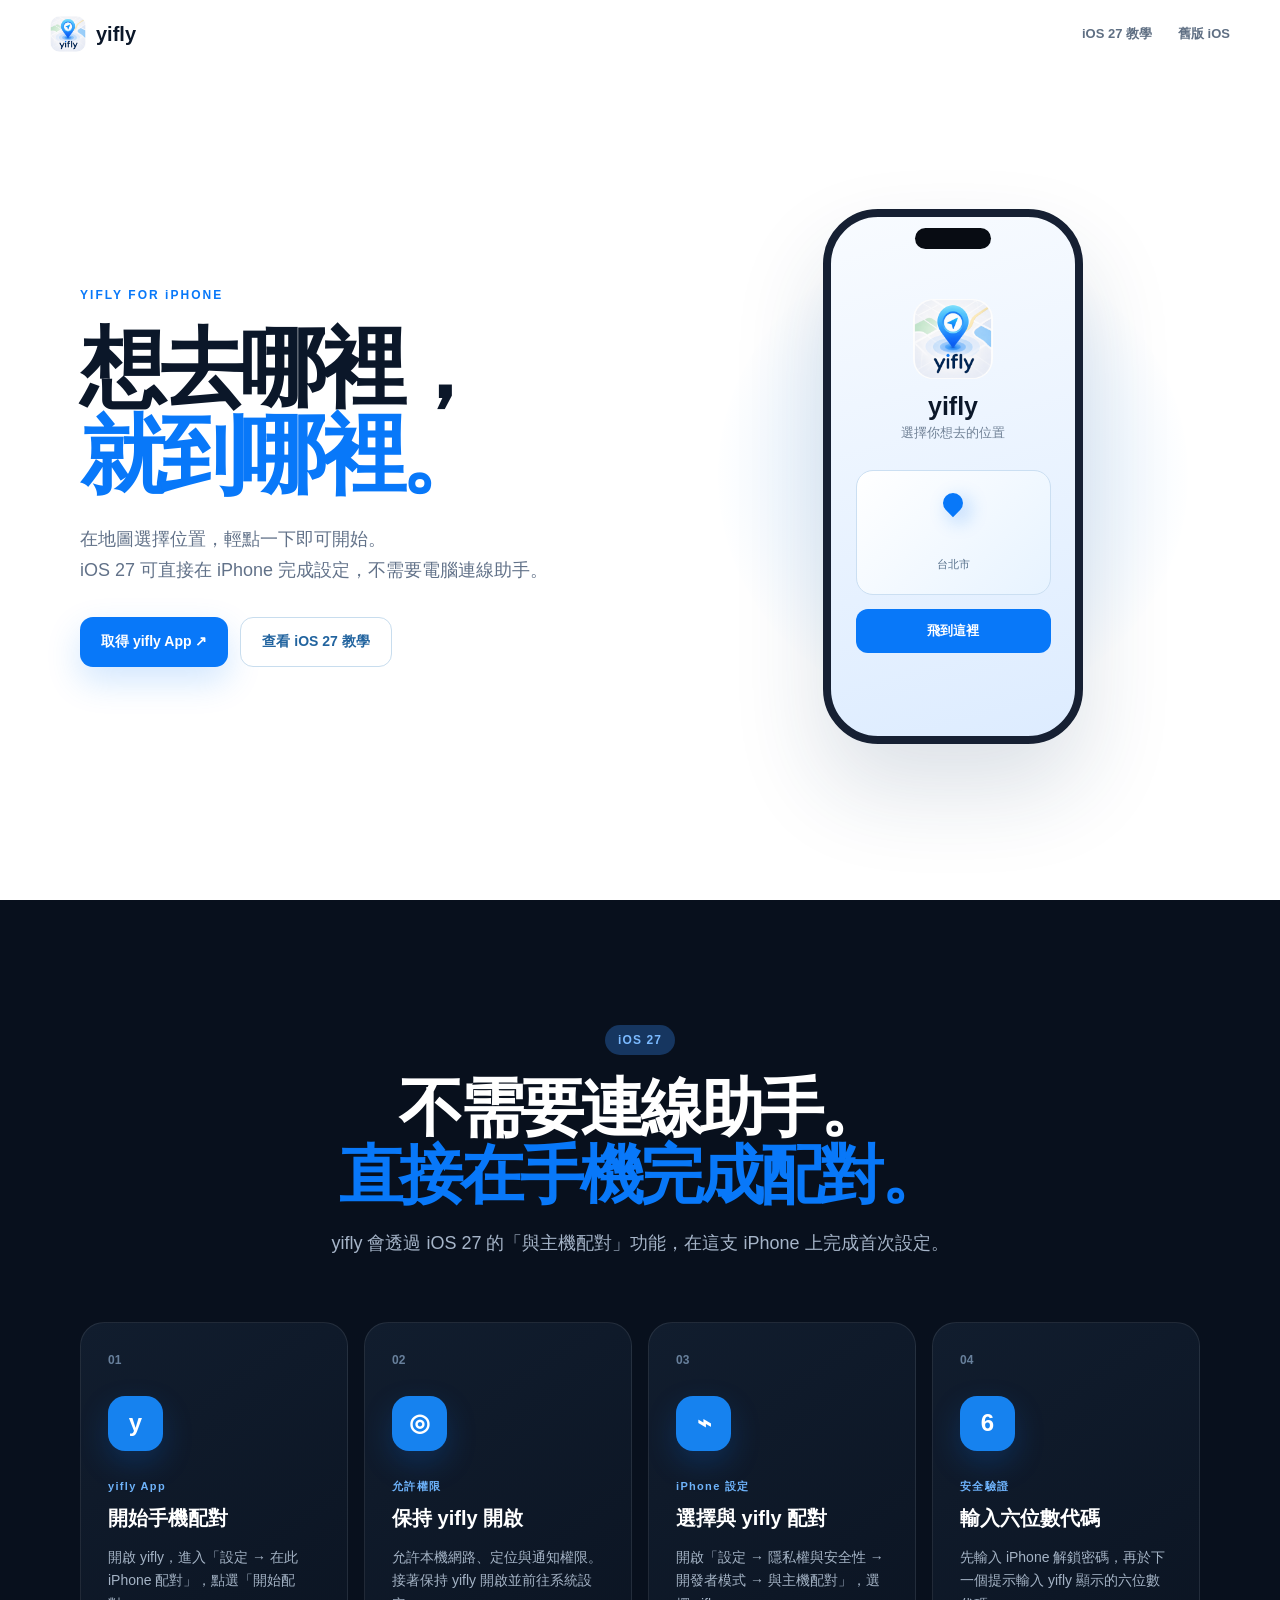
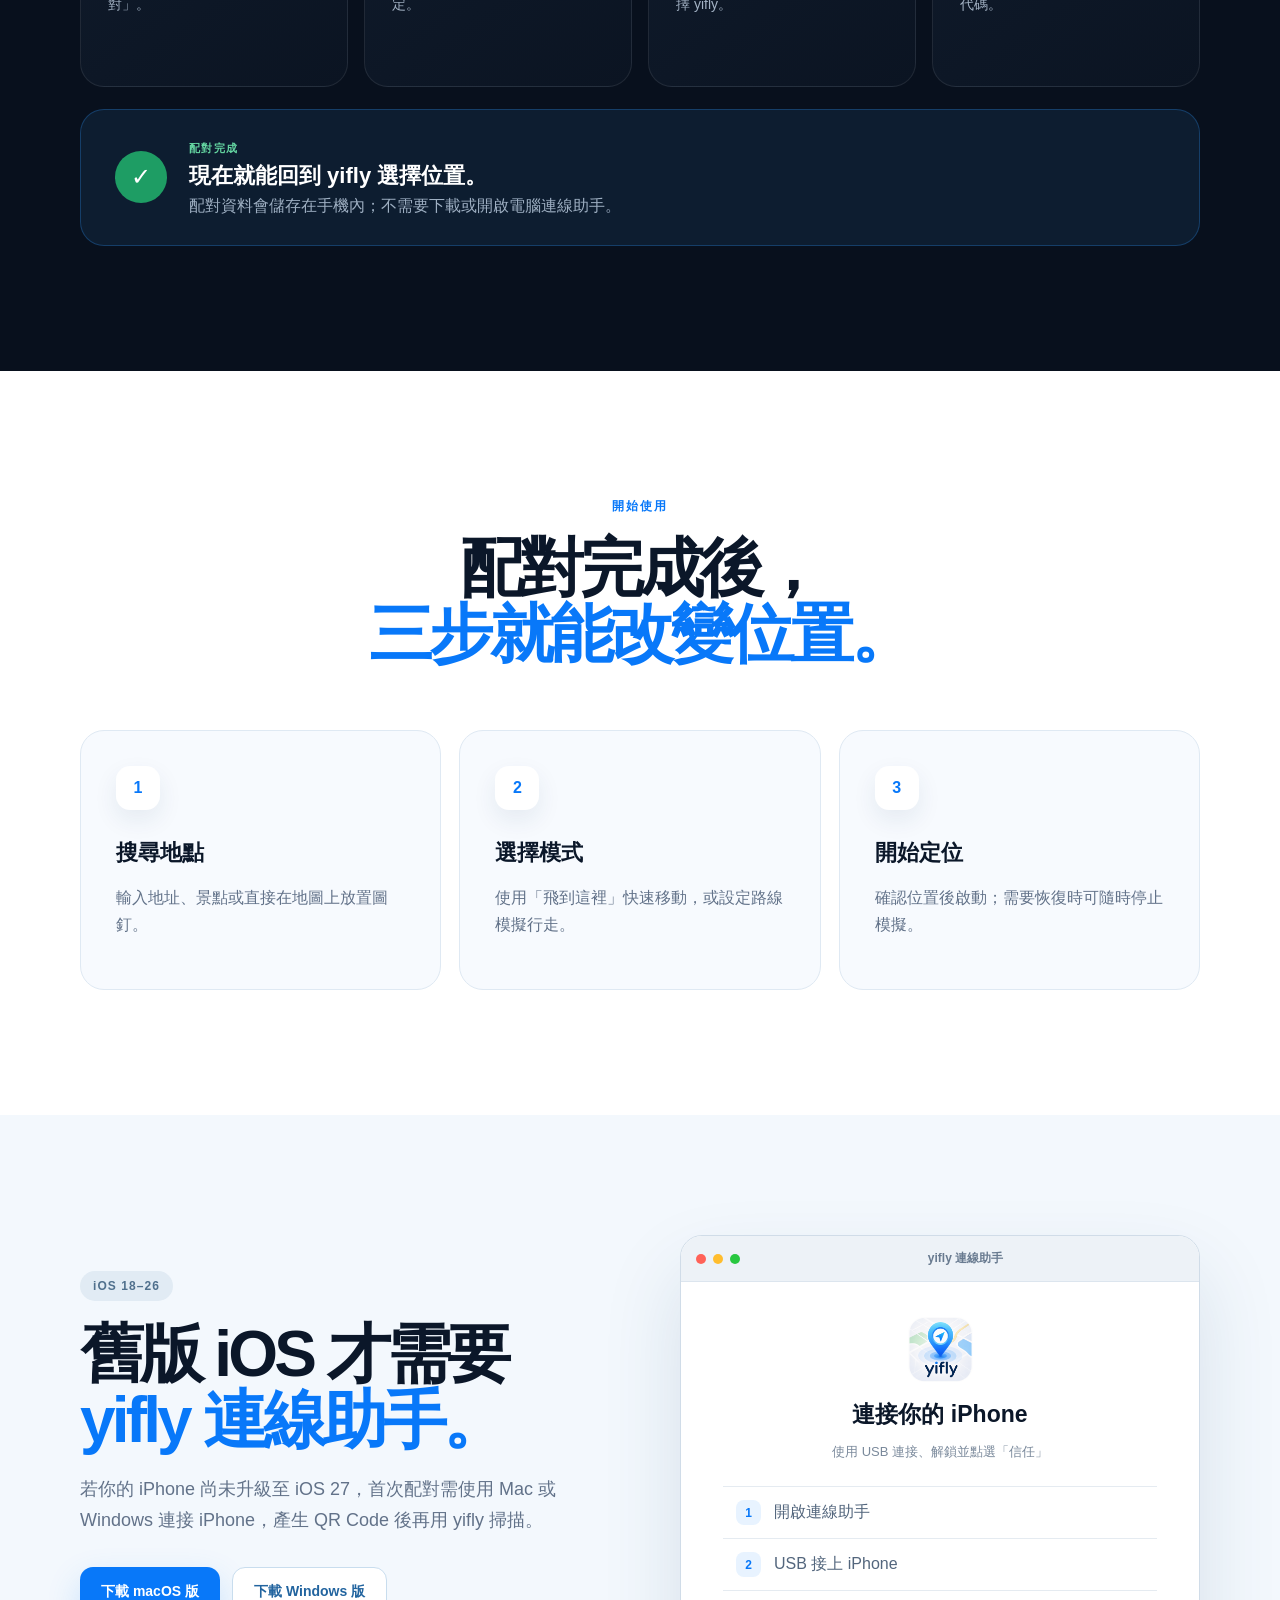
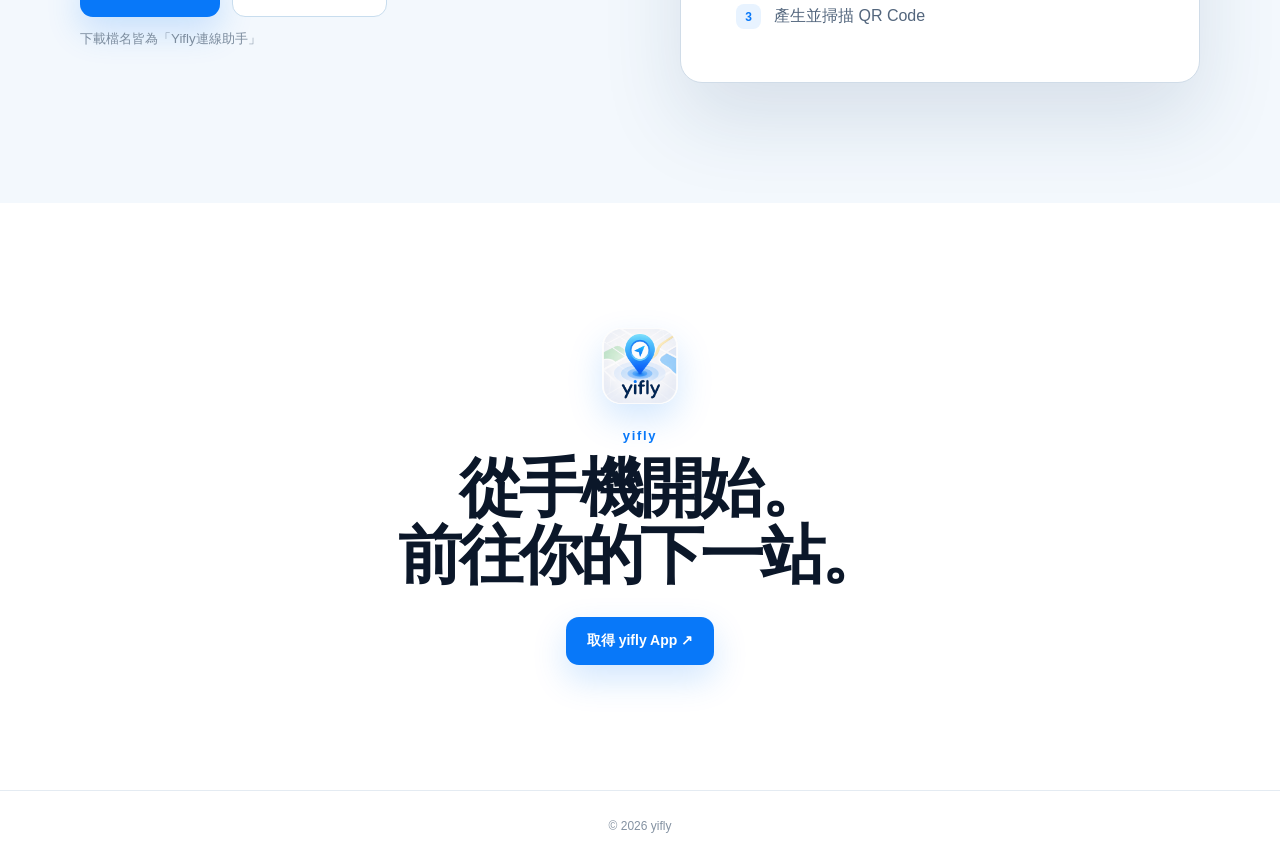
==== commit ba8b44d4: "重整 yifly 官網並加入 iOS 27 教學" ====
--- a/index.html
+++ b/index.html
@@ -1,192 +1,51 @@
 <!doctype html>
 <html lang="zh-Hant">
-  <head>
-    <meta charset="utf-8" />
-    <meta
-      name="viewport"
-      content="width=device-width,initial-scale=1,maximum-scale=1"
-    />
-    <title>yifly</title>
-    <meta
-      name="description"
-      content="yifly App 與連線助手，讓 iPhone 配對一次完成。"
-    />
-    <link rel="icon" href="favicon.svg" />
-    <link rel="stylesheet" href="styles.css" />
-  </head>
-  <body>
-    <div class="progress"></div>
-    <nav>
-      <a class="brand" href="#top"
-        ><img src="favicon.svg" alt="yifly" /><b>yifly</b></a
-      >
-      <div>
-        <a href="#app">手機 App</a><a href="#steps">操作教學</a
-        ><a href="#assistant">連線助手</a>
+<head>
+  <meta charset="utf-8">
+  <meta name="viewport" content="width=device-width,initial-scale=1">
+  <title>yifly</title>
+  <meta name="description" content="yifly iPhone 定位工具。iOS 27 可直接在手機完成配對。">
+  <link rel="icon" href="yifly-app-icon.png">
+  <link rel="stylesheet" href="styles.css">
+  <script>document.documentElement.classList.add('js')</script>
+</head>
+<body>
+  <div class="progress" aria-hidden="true"></div>
+  <nav class="nav"><a class="brand" href="#top"><img src="yifly-app-icon.png" alt=""><b>yifly</b></a><div><a href="#ios27">iOS 27 教學</a><a href="#assistant">舊版 iOS</a></div></nav>
+
+  <main id="top">
+    <section class="hero shell">
+      <div class="hero-copy reveal"><span class="eyebrow">YIFLY FOR iPHONE</span><h1>想去哪裡，<br><em>就到哪裡。</em></h1><p>在地圖選擇位置，輕點一下即可開始。<br>iOS 27 可直接在 iPhone 完成設定，不需要電腦連線助手。</p><div class="actions"><a class="button primary" href="https://testflight.apple.com/join/Ur3Vc765" target="_blank" rel="noopener">取得 yifly App ↗</a><a class="button secondary" href="#ios27">查看 iOS 27 教學</a></div></div>
+      <div class="phone-wrap reveal"><div class="halo"></div><div class="phone"><div class="island"></div><img src="yifly-app-icon.png" alt="yifly"><h2>yifly</h2><small>選擇你想去的位置</small><div class="map"><i></i><span>台北市</span></div><button>飛到這裡</button></div></div>
+    </section>
+
+    <section class="ios27" id="ios27">
+      <div class="shell"><div class="section-head reveal"><span class="pill">iOS 27</span><h2>不需要連線助手。<br><em>直接在手機完成配對。</em></h2><p>yifly 會透過 iOS 27 的「與主機配對」功能，在這支 iPhone 上完成首次設定。</p></div>
+        <div class="steps">
+          <article class="reveal"><b>01</b><div class="icon">y</div><span>yifly App</span><h3>開始手機配對</h3><p>開啟 yifly，進入「設定 → 在此 iPhone 配對」，點選「開始配對」。</p></article>
+          <article class="reveal"><b>02</b><div class="icon">◎</div><span>允許權限</span><h3>保持 yifly 開啟</h3><p>允許本機網路、定位與通知權限。接著保持 yifly 開啟並前往系統設定。</p></article>
+          <article class="reveal"><b>03</b><div class="icon">⌁</div><span>iPhone 設定</span><h3>選擇與 yifly 配對</h3><p>開啟「設定 → 隱私權與安全性 → 開發者模式 → 與主機配對」，選擇 yifly。</p></article>
+          <article class="reveal"><b>04</b><div class="icon">6</div><span>安全驗證</span><h3>輸入六位數代碼</h3><p>先輸入 iPhone 解鎖密碼，再於下一個提示輸入 yifly 顯示的六位數代碼。</p></article>
+        </div>
+        <div class="done reveal"><div>✓</div><section><span>配對完成</span><h3>現在就能回到 yifly 選擇位置。</h3><p>配對資料會儲存在手機內；不需要下載或開啟電腦連線助手。</p></section></div>
       </div>
-    </nav>
-    <main id="top">
-      <section class="hero">
-        <div class="glow"></div>
-        <div class="copy reveal">
-          <span class="label">YIFLY FOR iPHONE</span>
-          <h1>先下載<br /><em>yifly App。</em></h1>
-          <p>
-            在 iPhone 安裝 yifly，接著依照下方教學完成設定。<br />簡單幾步，就能開始連線。
-          </p>
-          <div class="buttons">
-            <a
-              class="button dark"
-              href="https://testflight.apple.com/join/Ur3Vc765"
-              target="_blank"
-              rel="noopener"
-              >取得 yifly App ↗</a
-            ><a class="button light" href="#steps">查看操作教學</a>
-          </div>
-        </div>
-        <div class="ecosystem reveal">
-          <div class="phone">
-            <i></i><img src="favicon.svg" alt="yifly" /><b>yifly</b
-            ><small>掃描並連線</small><strong>⌗</strong>
-          </div>
-          <div class="signal"><i></i><i></i><i></i></div>
-          <div class="desktop">
-            <header><i></i><i></i><i></i></header>
-            <img src="favicon.svg" alt="yifly" /><b>yifly 連線助手</b>
-            <p>iPhone 已連接</p>
-            <strong>✓ 配對完成</strong>
-          </div>
-        </div>
-      </section>
-      <section class="product app" id="app">
-        <div class="visual sticky">
-          <div class="orb"></div>
-          <div class="app-phone reveal">
-            <i></i><img src="favicon.svg" alt="yifly App" />
-            <h3>yifly</h3>
-            <p>掃描 QR Code<br />立即完成配對</p>
-            <div class="scanner"><span></span></div>
-          </div>
-        </div>
-        <div class="product-copy reveal">
-          <span class="label">手機 App</span>
-          <h2>你的 iPhone，<br /><em>使用 yifly。</em></h2>
-          <p>
-            先在手機安裝並開啟 yifly。完成後往下看操作教學，再準備電腦連線助手。
-          </p>
-          <ul>
-            <li><b>01</b>取得並安裝 yifly</li>
-            <li><b>02</b>第一次開啟時允許相機權限</li>
-            <li><b>03</b>準備掃描連線助手的 QR Code</li>
-          </ul>
-          <a
-            class="button white"
-            href="https://testflight.apple.com/join/Ur3Vc765"
-            target="_blank"
-            rel="noopener"
-            >取得 yifly ↗</a
-          >
-        </div>
-      </section>
-      <section class="product assistant" id="assistant">
-        <div class="product-copy reveal">
-          <span class="label">接著準備電腦</span>
-          <h2>yifly<br /><em>連線助手。</em></h2>
-          <p>
-            完成手機 App 的準備後，在 Mac 或 Windows 接上
-            iPhone。連線助手會安全配對並產生 QR Code。
-          </p>
-          <div class="buttons">
-            <a class="button blue" href="Yifly連線助手.dmg" download
-              >下載 macOS 版</a
-            ><a class="button light" href="Yifly連線助手.exe" download
-              >下載 Windows 版</a
-            >
-          </div>
-          <small>下載檔名：Yifly連線助手</small>
-        </div>
-        <div class="stage sticky reveal">
-          <div class="orbit"></div>
-          <div class="window">
-            <header><i></i><i></i><i></i><b>yifly 連線助手</b></header>
-            <article>
-              <img src="favicon.svg" alt="yifly" /><span
-                >YIFLY CONNECTION ASSISTANT</span
-              >
-              <h3>連接你的 iPhone</h3>
-              <p>使用 USB 連接並保持解鎖</p>
-              <div class="device">
-                <strong>⌁</strong
-                ><b>iPhone<small>已連接 · 可以開始配對</small></b
-                ><i>✓</i>
-              </div>
-              <button>產生 QR Code</button>
-            </article>
-          </div>
-        </div>
-      </section>
-      <section class="flow" id="steps">
-        <div class="flow-title reveal">
-          <span class="label">yifly App 操作教學</span>
-          <h2>打開 App。<br /><em>照著畫面完成。</em></h2>
-          <p>先完成手機端的準備，再往下下載電腦連線助手。</p>
-        </div>
-        <div class="timeline">
-          <article class="reveal">
-            <b>01</b><i>↓</i><span>安裝</span>
-            <h3>取得 yifly</h3>
-            <p>點選「取得 yifly App」，依照 iPhone 畫面完成安裝。</p>
-          </article>
-          <article class="reveal">
-            <b>02</b><i>◎</i><span>權限</span>
-            <h3>允許使用相機</h3>
-            <p>第一次開啟 yifly 時，允許相機權限以便掃描 QR Code。</p>
-          </article>
-          <article class="reveal">
-            <b>03</b><i>⌗</i><span>掃描</span>
-            <h3>對準 QR Code</h3>
-            <p>電腦連線助手顯示 QR Code 後，在 yifly App 內對準掃描。</p>
-          </article>
-          <article class="reveal">
-            <b>04</b><i>✓</i><span>完成</span>
-            <h3>確認連線成功</h3>
-            <p>手機顯示成功後即可開始使用；不需要再輸入任何指令。</p>
-          </article>
-        </div>
-      </section>
-      <section class="final">
-        <div class="reveal">
-          <img src="favicon.svg" alt="yifly" /><span>準備好了嗎？</span>
-          <h2>讓 yifly<br />連上你的 iPhone。</h2>
-          <div class="buttons">
-            <a
-              class="button dark"
-              href="https://testflight.apple.com/join/Ur3Vc765"
-              target="_blank"
-              rel="noopener"
-              >取得 yifly</a
-            ><a class="button light" href="#assistant">下載連線助手</a>
-          </div>
-        </div>
-      </section>
-    </main>
-    <footer>© 2026 yifly</footer>
-    <script>
-      const o = new IntersectionObserver(
-        (e) =>
-          e.forEach((x) => {
-            if (x.isIntersecting) x.target.classList.add("visible");
-          }),
-        { threshold: 0.15 },
-      );
-      document.querySelectorAll(".reveal").forEach((x) => o.observe(x));
-      const s = () =>
-        document.documentElement.style.setProperty(
-          "--p",
-          scrollY / (document.documentElement.scrollHeight - innerHeight),
-        );
-      addEventListener("scroll", s, { passive: true });
-      s();
-    </script>
-  </body>
+    </section>
+
+    <section class="use shell"><div class="section-head reveal"><span class="eyebrow">開始使用</span><h2>配對完成後，<br><em>三步就能改變位置。</em></h2></div><div class="use-grid"><article class="reveal"><span>1</span><h3>搜尋地點</h3><p>輸入地址、景點或直接在地圖上放置圖釘。</p></article><article class="reveal"><span>2</span><h3>選擇模式</h3><p>使用「飛到這裡」快速移動，或設定路線模擬行走。</p></article><article class="reveal"><span>3</span><h3>開始定位</h3><p>確認位置後啟動；需要恢復時可隨時停止模擬。</p></article></div></section>
+
+    <section class="assistant" id="assistant"><div class="shell assistant-grid"><div class="assistant-copy reveal"><span class="pill muted">iOS 18–26</span><h2>舊版 iOS 才需要<br><em>yifly 連線助手。</em></h2><p>若你的 iPhone 尚未升級至 iOS 27，首次配對需使用 Mac 或 Windows 連接 iPhone，產生 QR Code 後再用 yifly 掃描。</p><div class="actions"><a class="button primary" href="Yifly連線助手.dmg" download>下載 macOS 版</a><a class="button secondary" href="Yifly連線助手.exe" download>下載 Windows 版</a></div><small>下載檔名皆為「Yifly連線助手」</small></div>
+        <div class="assistant-card reveal"><header><i></i><i></i><i></i><b>yifly 連線助手</b></header><div><img src="yifly-app-icon.png" alt=""><h3>連接你的 iPhone</h3><p>使用 USB 連接、解鎖並點選「信任」</p><ol><li><b>1</b>開啟連線助手</li><li><b>2</b>USB 接上 iPhone</li><li><b>3</b>產生並掃描 QR Code</li></ol></div></div>
+      </div></section>
+
+    <section class="cta shell reveal"><img src="yifly-app-icon.png" alt=""><span>yifly</span><h2>從手機開始。<br>前往你的下一站。</h2><a class="button primary" href="https://testflight.apple.com/join/Ur3Vc765" target="_blank" rel="noopener">取得 yifly App ↗</a></section>
+  </main>
+  <footer>© 2026 yifly</footer>
+  <script>
+    const items=document.querySelectorAll('.reveal');
+    const observer=new IntersectionObserver(entries=>entries.forEach(entry=>{if(entry.isIntersecting){entry.target.classList.add('visible');observer.unobserve(entry.target)}}),{threshold:.08,rootMargin:'0px 0px -30px'});
+    items.forEach(item=>observer.observe(item));
+    const update=()=>document.documentElement.style.setProperty('--progress',Math.min(1,scrollY/Math.max(1,document.documentElement.scrollHeight-innerHeight)));
+    addEventListener('scroll',update,{passive:true});update();
+  </script>
+</body>
 </html>
--- a/styles.css
+++ b/styles.css
@@ -1,931 +1 @@
-:root {
-  --blue: #0878f9;
-  --ink: #0b1628;
-  --muted: #65758b;
-  --p: 0;
-}
-* {
-  box-sizing: border-box;
-}
-html {
-  scroll-behavior: smooth;
-}
-body {
-  margin: 0;
-  color: var(--ink);
-  font-family:
-    -apple-system, BlinkMacSystemFont, "SF Pro Display", "PingFang TC",
-    sans-serif;
-  overflow-x: hidden;
-}
-a {
-  text-decoration: none;
-  color: inherit;
-}
-.progress {
-  position: fixed;
-  z-index: 99;
-  left: 0;
-  top: 0;
-  width: calc(var(--p) * 100%);
-  height: 3px;
-  background: linear-gradient(90deg, #0878f9, #78bdff);
-  box-shadow: 0 0 12px #1784ff;
-}
-nav {
-  height: 72px;
-  max-width: 1180px;
-  margin: auto;
-  padding: 0 28px;
-  display: flex;
-  align-items: center;
-  justify-content: space-between;
-}
-.brand {
-  display: flex;
-  align-items: center;
-  gap: 10px;
-  font-size: 20px;
-}
-.brand img {
-  width: 36px;
-  border-radius: 10px;
-}
-nav > div {
-  display: flex;
-  gap: 28px;
-  color: #607086;
-  font-size: 13px;
-  font-weight: 750;
-}
-nav > div a:hover {
-  color: var(--blue);
-}
-.hero {
-  min-height: calc(100vh - 72px);
-  max-width: 1180px;
-  margin: auto;
-  padding: 80px 28px 100px;
-  display: grid;
-  grid-template-columns: 1.04fr 0.96fr;
-  gap: 70px;
-  align-items: center;
-  position: relative;
-}
-.glow {
-  position: absolute;
-  width: 520px;
-  height: 520px;
-  border-radius: 50%;
-  filter: blur(85px);
-  background: #dceeff;
-  right: -170px;
-  top: 10px;
-  animation: breathe 7s infinite;
-}
-.label {
-  font-size: 12px;
-  font-weight: 900;
-  letter-spacing: 0.17em;
-  color: var(--blue);
-}
-h1 {
-  font-size: clamp(56px, 6.1vw, 82px);
-  line-height: 1.02;
-  letter-spacing: -0.065em;
-  margin: 22px 0 25px;
-}
-em {
-  font-style: normal;
-  color: var(--blue);
-}
-.copy p,
-.product-copy > p {
-  font-size: 18px;
-  line-height: 1.8;
-  color: var(--muted);
-}
-.buttons {
-  display: flex;
-  gap: 12px;
-  flex-wrap: wrap;
-  margin-top: 32px;
-}
-.button {
-  display: inline-flex;
-  align-items: center;
-  justify-content: center;
-  padding: 16px 21px;
-  border-radius: 13px;
-  font-size: 14px;
-  font-weight: 850;
-  transition: 0.3s;
-}
-.button:hover {
-  transform: translateY(-3px);
-  box-shadow: 0 14px 32px #123b6523;
-}
-.dark {
-  background: #101827;
-  color: #fff;
-}
-.light {
-  background: #fff;
-  color: #1e5f9c;
-  border: 1px solid #c9def1;
-}
-.blue {
-  background: var(--blue);
-  color: #fff;
-}
-.white {
-  background: #fff;
-  color: #101827;
-}
-.ecosystem {
-  height: 520px;
-  display: flex;
-  align-items: center;
-  justify-content: center;
-  position: relative;
-  perspective: 1000px;
-}
-.phone {
-  width: 188px;
-  height: 385px;
-  border: 7px solid #172032;
-  border-radius: 42px;
-  background: linear-gradient(160deg, #f7fbff, #dfedff);
-  box-shadow: 0 35px 70px #1a3d612b;
-  display: flex;
-  flex-direction: column;
-  align-items: center;
-  position: relative;
-  z-index: 3;
-  transform: rotate(-3deg);
-  animation: float 6s infinite;
-}
-.phone > i,
-.app-phone > i {
-  width: 68px;
-  height: 19px;
-  border-radius: 20px;
-  background: #0a0d13;
-  margin: 10px auto 42px;
-}
-.phone img {
-  width: 67px;
-  border-radius: 17px;
-}
-.phone b {
-  font-size: 21px;
-  margin-top: 14px;
-}
-.phone small {
-  color: #6c7d92;
-}
-.phone strong {
-  width: 70px;
-  height: 70px;
-  border: 2px solid #b7d1ed;
-  border-radius: 12px;
-  display: grid;
-  place-items: center;
-  color: #1778df;
-  font-size: 38px;
-  margin-top: 32px;
-  background: #fff;
-}
-.desktop {
-  width: 330px;
-  padding: 22px 26px 30px;
-  border: 1px solid #d4dee9;
-  border-radius: 20px;
-  background: #fbfdff;
-  box-shadow: 0 35px 75px #133a672c;
-  position: absolute;
-  right: -15px;
-  z-index: 2;
-  transform: rotate(2deg);
-  animation: float2 6s infinite;
-}
-.desktop header,
-.window > header {
-  display: flex;
-  gap: 6px;
-}
-.desktop header i,
-.window header i {
-  width: 9px;
-  height: 9px;
-  border-radius: 50%;
-  background: #ff6258;
-}
-.desktop header i:nth-child(2),
-.window header i:nth-child(2) {
-  background: #ffbd2e;
-}
-.desktop header i:nth-child(3),
-.window header i:nth-child(3) {
-  background: #28c840;
-}
-.desktop > img {
-  width: 54px;
-  border-radius: 14px;
-  display: block;
-  margin: 30px auto 10px;
-}
-.desktop > b,
-.desktop > p,
-.desktop > strong {
-  display: block;
-  text-align: center;
-}
-.desktop > p {
-  color: #728296;
-  font-size: 12px;
-}
-.desktop > strong {
-  color: #0c9c5e;
-  background: #eafaf3;
-  border-radius: 10px;
-  padding: 10px;
-  font-size: 12px;
-}
-.signal {
-  position: absolute;
-  width: 150px;
-  height: 3px;
-  background: linear-gradient(90deg, transparent, #2489f4, transparent);
-  z-index: 4;
-}
-.signal i {
-  position: absolute;
-  width: 7px;
-  height: 7px;
-  border-radius: 50%;
-  background: #fff;
-  box-shadow: 0 0 14px 5px #2489f4;
-  top: -2px;
-  animation: travel 2.4s linear infinite;
-}
-.signal i:nth-child(2) {
-  animation-delay: 0.8s;
-}
-.signal i:nth-child(3) {
-  animation-delay: 1.6s;
-}
-.product {
-  min-height: 120vh;
-  display: grid;
-  grid-template-columns: 1fr 1fr;
-  align-items: center;
-  gap: 8%;
-  padding: 120px max(28px, calc((100vw - 1120px) / 2));
-  position: relative;
-}
-.app {
-  background: #080d17;
-  color: #fff;
-}
-.sticky {
-  height: 72vh;
-  position: sticky;
-  top: 14vh;
-  display: grid;
-  place-items: center;
-}
-.orb {
-  position: absolute;
-  width: 520px;
-  height: 520px;
-  border-radius: 50%;
-  background: radial-gradient(circle, #245997, #11233c 43%, transparent 70%);
-  animation: breathe 6s infinite;
-}
-.app-phone {
-  width: 260px;
-  height: 535px;
-  border: 8px solid #273044;
-  border-radius: 56px;
-  background: linear-gradient(165deg, #172b4c, #0b1425);
-  box-shadow:
-    0 50px 100px #000,
-    0 0 90px #2787ff30;
-  display: flex;
-  align-items: center;
-  flex-direction: column;
-  position: relative;
-  z-index: 2;
-}
-.app-phone img {
-  width: 86px;
-  border-radius: 22px;
-}
-.app-phone h3 {
-  font-size: 27px;
-  margin: 15px 0 4px;
-}
-.app-phone p {
-  text-align: center;
-  color: #98abc2;
-  font-size: 12px;
-}
-.scanner {
-  width: 126px;
-  height: 126px;
-  border: 3px solid #5ca9ff;
-  border-radius: 14px;
-  margin-top: 22px;
-  position: relative;
-}
-.scanner span {
-  position: absolute;
-  left: 7px;
-  right: 7px;
-  height: 2px;
-  background: #5ca9ff;
-  box-shadow: 0 0 15px #5ca9ff;
-  animation: scan 2.4s infinite;
-}
-.product-copy h2,
-.flow-title h2 {
-  font-size: clamp(44px, 5vw, 68px);
-  line-height: 1.04;
-  letter-spacing: -0.06em;
-  margin: 18px 0 25px;
-}
-.app .product-copy > p {
-  color: #9cadc1;
-}
-.product-copy ul {
-  list-style: none;
-  padding: 0;
-  margin: 34px 0;
-  max-width: 520px;
-}
-.product-copy li {
-  display: flex;
-  gap: 18px;
-  border-top: 1px solid #ffffff1c;
-  padding: 17px 0;
-  color: #cad5e2;
-}
-.product-copy li b {
-  color: #5fa9fb;
-  font-size: 12px;
-}
-.assistant {
-  background: #f5f9fd;
-}
-.product-copy > small {
-  display: block;
-  color: #8291a4;
-  margin-top: 13px;
-}
-.stage {
-  height: 620px;
-}
-.orbit {
-  position: absolute;
-  width: 550px;
-  height: 550px;
-  border: 1px solid #7eb8f057;
-  border-radius: 50%;
-  animation: spin 18s linear infinite;
-}
-.orbit:after {
-  content: "";
-  position: absolute;
-  width: 11px;
-  height: 11px;
-  background: #1682ef;
-  border-radius: 50%;
-  left: 14%;
-  top: 13%;
-  box-shadow: 0 0 20px #1682ef;
-}
-.window {
-  width: min(100%, 500px);
-  background: #fff;
-  border: 1px solid #d0dce8;
-  border-radius: 22px;
-  overflow: hidden;
-  box-shadow: 0 45px 90px #16436f25;
-  position: relative;
-  z-index: 2;
-  animation: windowFloat 5s infinite;
-}
-.window > header {
-  height: 46px;
-  background: #edf2f7;
-  border-bottom: 1px solid #dce5ee;
-  align-items: center;
-  padding: 0 15px;
-}
-.window header b {
-  margin: auto;
-  color: #697b90;
-  font-size: 12px;
-}
-.window article {
-  text-align: center;
-  padding: 34px 44px 40px;
-}
-.window article > img {
-  width: 68px;
-  border-radius: 17px;
-}
-.window article > span {
-  display: block;
-  color: #3d88d5;
-  font-size: 8px;
-  font-weight: 900;
-  letter-spacing: 0.13em;
-  margin-top: 12px;
-}
-.window h3 {
-  font-size: 22px;
-  margin: 7px;
-}
-.window article > p {
-  color: #7c8b9f;
-  font-size: 12px;
-}
-.device {
-  display: flex;
-  align-items: center;
-  text-align: left;
-  gap: 13px;
-  background: #f9fbfd;
-  border: 1px solid #dbe5ee;
-  border-radius: 13px;
-  padding: 13px;
-  margin: 22px 0 12px;
-}
-.device > strong {
-  background: #eaf4ff;
-  color: #287de0;
-  border-radius: 9px;
-  padding: 8px 12px;
-}
-.device b {
-  display: grid;
-  gap: 3px;
-  font-size: 13px;
-  flex: 1;
-}
-.device b small {
-  font-weight: 400;
-  color: #8190a2;
-}
-.device > i {
-  font-style: normal;
-  color: #12a563;
-}
-.window button {
-  width: 100%;
-  border: 0;
-  border-radius: 10px;
-  background: #1478ef;
-  color: #fff;
-  padding: 13px;
-  font-weight: 850;
-}
-.flow {
-  padding: 140px max(28px, calc((100vw - 1120px) / 2));
-}
-.flow-title {
-  text-align: center;
-  margin-bottom: 80px;
-}
-.flow-title p {
-  color: var(--muted);
-  font-size: 18px;
-}
-.timeline {
-  display: grid;
-  grid-template-columns: repeat(4, 1fr);
-  gap: 18px;
-}
-.timeline article {
-  min-height: 350px;
-  background: #f7fafe;
-  border: 1px solid #e0eaf4;
-  border-radius: 24px;
-  padding: 27px;
-  transition: 0.35s;
-}
-.timeline article:hover {
-  transform: translateY(-10px);
-  box-shadow: 0 28px 55px #143b6518;
-}
-.timeline article > b {
-  color: #a6bbd0;
-  font-size: 13px;
-}
-.timeline article > i {
-  width: 58px;
-  height: 58px;
-  border-radius: 18px;
-  background: #fff;
-  display: grid;
-  place-items: center;
-  color: var(--blue);
-  font-size: 25px;
-  box-shadow: 0 12px 28px #16436f16;
-  margin: 26px 0;
-  font-style: normal;
-}
-.timeline article > span {
-  font-size: 11px;
-  font-weight: 900;
-  letter-spacing: 0.12em;
-  color: #5d91c3;
-}
-.timeline h3 {
-  font-size: 20px;
-}
-.timeline p {
-  font-size: 14px;
-  color: var(--muted);
-  line-height: 1.75;
-}
-.final {
-  min-height: 86vh;
-  display: grid;
-  place-items: center;
-  text-align: center;
-  background: radial-gradient(circle, #e7f3ff, #fff 58%);
-}
-.final img {
-  width: 86px;
-  border-radius: 22px;
-  box-shadow: 0 18px 38px #1671da32;
-}
-.final span {
-  display: block;
-  color: var(--blue);
-  font-weight: 850;
-  font-size: 13px;
-  margin-top: 24px;
-}
-.final h2 {
-  font-size: clamp(48px, 7vw, 84px);
-  line-height: 1.02;
-  letter-spacing: -0.065em;
-  margin: 14px 0;
-}
-.final .buttons {
-  justify-content: center;
-}
-footer {
-  text-align: center;
-  padding: 28px;
-  border-top: 1px solid #e5ebf2;
-  color: #8794a4;
-  font-size: 12px;
-}
-.reveal {
-  opacity: 0;
-  transform: translateY(55px) scale(0.97);
-  filter: blur(8px);
-  transition:
-    opacity 1s,
-    transform 1.1s cubic-bezier(0.2, 0.7, 0.2, 1),
-    filter 1s;
-}
-.reveal.visible {
-  opacity: 1;
-  transform: none;
-  filter: none;
-}
-.timeline article:nth-child(2) {
-  transition-delay: 0.12s;
-}
-.timeline article:nth-child(3) {
-  transition-delay: 0.24s;
-}
-.timeline article:nth-child(4) {
-  transition-delay: 0.36s;
-}
-@keyframes breathe {
-  50% {
-    transform: scale(1.08);
-    opacity: 0.72;
-  }
-}
-@keyframes float {
-  50% {
-    transform: translateY(-16px) rotate(-2deg);
-  }
-}
-@keyframes float2 {
-  50% {
-    transform: translateY(13px) rotate(1deg);
-  }
-}
-@keyframes travel {
-  to {
-    left: 100%;
-  }
-}
-@keyframes scan {
-  0%,
-  100% {
-    top: 8px;
-  }
-  50% {
-    top: 113px;
-  }
-}
-@keyframes spin {
-  to {
-    transform: rotate(360deg);
-  }
-}
-@keyframes windowFloat {
-  50% {
-    transform: translateY(-12px);
-  }
-}
-@media (max-width: 900px) {
-  .hero {
-    grid-template-columns: 1fr;
-    text-align: center;
-  }
-  .buttons {
-    justify-content: center;
-  }
-  .ecosystem {
-    max-width: 590px;
-    width: 100%;
-    margin: auto;
-  }
-  .product {
-    grid-template-columns: 1fr;
-    min-height: auto;
-  }
-  .sticky {
-    position: relative;
-    top: auto;
-    height: 600px;
-  }
-  .app .product-copy {
-    text-align: center;
-  }
-  .assistant .product-copy {
-    order: 2;
-    text-align: center;
-  }
-  .product-copy > p,
-  .product-copy ul {
-    margin-left: auto;
-    margin-right: auto;
-  }
-  .timeline {
-    grid-template-columns: repeat(2, 1fr);
-  }
-}
-@media (max-width: 560px) {
-  nav {
-    height: 64px;
-    padding: 0 18px;
-  }
-  nav > div {
-    gap: 14px;
-  }
-  nav > div a:last-child {
-    display: none;
-  }
-  .hero {
-    padding: 55px 20px;
-  }
-  .hero h1 {
-    font-size: 46px;
-  }
-  .ecosystem {
-    height: 440px;
-    transform: scale(0.84);
-    margin: -30px;
-  }
-  .phone {
-    margin-left: -70px;
-  }
-  .desktop {
-    right: -75px;
-  }
-  .product {
-    padding: 90px 20px;
-  }
-  .app-phone {
-    transform: scale(0.88);
-  }
-  .stage {
-    height: 460px;
-  }
-  .orbit {
-    width: 420px;
-    height: 420px;
-  }
-  .window article {
-    padding: 28px 20px;
-  }
-  .product-copy h2,
-  .flow-title h2 {
-    font-size: 43px;
-  }
-  .flow {
-    padding: 100px 20px;
-  }
-  .timeline {
-    grid-template-columns: 1fr;
-  }
-  .timeline article {
-    min-height: auto;
-  }
-  .final {
-    padding: 90px 20px;
-  }
-  .final h2 {
-    font-size: 49px;
-  }
-  .button {
-    width: 100%;
-  }
-}
-@media (prefers-reduced-motion: reduce) {
-  * {
-    scroll-behavior: auto !important;
-    animation: none !important;
-    transition: none !important;
-  }
-  .reveal {
-    opacity: 1;
-    transform: none;
-    filter: none;
-  }
-}
-:root {
-  --blue: #0878f9;
-  --ink: #0b1628;
-  --muted: #65758b;
-  --p: 0;
-}
-* {
-  box-sizing: border-box;
-}
-html {
-  scroll-behavior: smooth;
-  overflow-x: hidden;
-}
-body {
-  margin: 0;
-  width: 100%;
-  max-width: 100vw;
-  color: var(--ink);
-  font-family:
-    -apple-system, BlinkMacSystemFont, "SF Pro Display", "PingFang TC",
-    sans-serif;
-  overflow-x: hidden;
-}
-main {
-  display: flex;
-  flex-direction: column;
-  min-width: 0;
-}
-.hero {
-  order: 1;
-}
-.app {
-  order: 2;
-}
-.flow {
-  order: 3;
-}
-.assistant {
-  order: 4;
-}
-.final {
-  order: 5;
-}
-@media (max-width: 560px) {
-  body {
-    overflow-x: hidden !important;
-  }
-  .hero,
-  .product,
-  .flow,
-  .final {
-    width: 100%;
-    max-width: 100vw;
-  }
-  .hero {
-    display: flex;
-    flex-direction: column;
-    gap: 18px;
-    padding: 48px 20px 64px;
-    text-align: center;
-  }
-  .copy,
-  .product-copy,
-  .flow-title {
-    width: 100%;
-    min-width: 0;
-  }
-  .copy p {
-    font-size: 16px;
-  }
-  .copy p br {
-    display: none;
-  }
-  .ecosystem {
-    width: 100%;
-    height: 410px;
-    margin: 0 !important;
-    transform: none !important;
-    overflow: hidden;
-  }
-  .phone {
-    width: 154px;
-    height: 320px;
-    border-width: 6px;
-    border-radius: 35px;
-    margin: 0 112px 0 0 !important;
-    transform: none !important;
-  }
-  .phone > i {
-    margin-bottom: 25px;
-  }
-  .phone img {
-    width: 55px;
-  }
-  .phone strong {
-    width: 58px;
-    height: 58px;
-    margin-top: 20px;
-  }
-  .desktop {
-    width: 245px;
-    right: -88px !important;
-    padding: 17px 18px 22px;
-    transform: none !important;
-  }
-  .signal {
-    width: 82px;
-  }
-  .product {
-    padding: 80px 20px;
-    gap: 20px;
-  }
-  .sticky {
-    position: relative !important;
-    top: auto !important;
-    width: 100%;
-    max-width: 100%;
-    overflow: hidden;
-  }
-  .visual {
-    height: 500px;
-  }
-  .app-phone {
-    width: 226px;
-    height: 465px;
-    transform: none !important;
-  }
-  .app-phone > i {
-    margin-bottom: 34px;
-  }
-  .app-phone img {
-    width: 74px;
-  }
-  .scanner {
-    width: 106px;
-    height: 106px;
-  }
-  .stage {
-    height: 420px;
-  }
-  .orbit {
-    width: 350px;
-    height: 350px;
-  }
-  .window {
-    width: 100%;
-    max-width: 360px;
-    animation: none;
-  }
-  .timeline {
-    width: 100%;
-    grid-template-columns: minmax(0, 1fr);
-  }
-  .timeline article {
-    width: 100%;
-  }
-  .buttons {
-    width: 100%;
-  }
-  .button {
-    max-width: 100%;
-  }
-}
+:root{--blue:#0878f9;--ink:#0b1729;--muted:#627289;--progress:0}*{box-sizing:border-box}html{scroll-behavior:smooth;overflow-x:hidden}body{margin:0;color:var(--ink);font-family:-apple-system,BlinkMacSystemFont,"SF Pro Display","PingFang TC",sans-serif;overflow-x:hidden;background:#fff}a{text-decoration:none;color:inherit}.shell{width:min(1120px,calc(100% - 48px));margin-inline:auto}.progress{position:fixed;z-index:99;left:0;top:0;width:calc(var(--progress)*100%);height:3px;background:linear-gradient(90deg,#0878f9,#75bcff)}.nav{height:68px;width:min(1180px,calc(100% - 40px));margin:auto;display:flex;align-items:center;justify-content:space-between}.brand{display:flex;align-items:center;gap:10px;font-size:20px}.brand img{width:36px;height:36px;border-radius:10px}.nav>div{display:flex;gap:26px;font-size:13px;font-weight:750;color:#5f6f83}.nav>div a:hover{color:var(--blue)}.hero{min-height:calc(100vh - 68px);padding-block:72px 88px;display:grid;grid-template-columns:1.05fr .95fr;gap:80px;align-items:center}.eyebrow{font-size:12px;font-weight:900;letter-spacing:.17em;color:var(--blue)}h1{font-size:clamp(58px,6.7vw,88px);line-height:1.01;letter-spacing:-.07em;margin:22px 0 25px}em{font-style:normal;color:var(--blue)}.hero-copy>p,.section-head>p,.assistant-copy>p{font-size:18px;line-height:1.75;color:var(--muted)}.actions{display:flex;gap:12px;flex-wrap:wrap;margin-top:30px}.button{display:inline-flex;align-items:center;justify-content:center;padding:15px 21px;border-radius:13px;font-size:14px;font-weight:850;transition:transform .25s,box-shadow .25s}.button:hover{transform:translateY(-3px)}.primary{background:var(--blue);color:#fff;box-shadow:0 14px 34px #0878f930}.secondary{background:#fff;color:#22649f;border:1px solid #c8ddee}.phone-wrap{height:580px;display:grid;place-items:center;position:relative}.halo{position:absolute;width:470px;height:470px;border-radius:50%;background:radial-gradient(circle,#dceeff,#f5faff 55%,transparent 72%);animation:breathe 6s ease-in-out infinite}.phone{width:260px;height:535px;border:8px solid #162033;border-radius:55px;background:linear-gradient(165deg,#f8fbff,#ddecff);box-shadow:0 45px 90px #173c6427;display:flex;align-items:center;flex-direction:column;position:relative;z-index:2;animation:float 5s ease-in-out infinite}.island{width:76px;height:21px;background:#080c13;border-radius:20px;margin:11px 0 50px}.phone>img{width:80px;border-radius:20px}.phone h2{margin:13px 0 3px;font-size:25px}.phone small{color:#708196}.map{width:195px;height:125px;border-radius:17px;background:linear-gradient(135deg,#fff,#e7f3ff);margin-top:28px;border:1px solid #cbdff2;display:grid;place-items:center;position:relative}.map i{width:20px;height:20px;border-radius:50% 50% 50% 0;background:var(--blue);transform:rotate(-45deg);box-shadow:0 8px 20px #0878f955}.map span{font-size:11px;color:#58728d}.phone button{width:195px;border:0;border-radius:12px;background:var(--blue);color:#fff;padding:13px;margin-top:14px;font-weight:800}.ios27{background:#08101d;color:#fff;padding:125px 0}.section-head{text-align:center;max-width:820px;margin:0 auto 62px}.pill{display:inline-flex;padding:8px 13px;border-radius:99px;background:#163660;color:#7bbaff;font-size:12px;font-weight:900;letter-spacing:.09em}.section-head h2,.assistant-copy h2{font-size:clamp(44px,5vw,68px);line-height:1.04;letter-spacing:-.06em;margin:20px 0}.ios27 .section-head>p{color:#a6b5c9}.steps{display:grid;grid-template-columns:repeat(4,1fr);gap:16px}.steps article{min-height:365px;padding:27px;border:1px solid #ffffff16;border-radius:24px;background:linear-gradient(145deg,#111d2e,#0b1422);transition:transform .3s,border-color .3s}.steps article:hover{transform:translateY(-7px);border-color:#2586ec66}.steps article>b{font-size:12px;color:#68809c}.icon{width:55px;height:55px;border-radius:17px;margin:28px 0 25px;display:grid;place-items:center;background:#1682ef;color:#fff;font-size:24px;font-weight:900;box-shadow:0 12px 30px #0878f936}.steps article>span{font-size:11px;font-weight:900;letter-spacing:.12em;color:#6eb3fb}.steps h3{font-size:20px;margin:11px 0}.steps p{color:#a4b3c5;line-height:1.7;font-size:14px}.done{margin-top:22px;border:1px solid #2a8ef04a;background:#0d1d30;border-radius:24px;padding:28px 34px;display:flex;align-items:center;gap:22px}.done>div{width:52px;height:52px;border-radius:50%;display:grid;place-items:center;background:#1e9d64;font-size:24px}.done span{font-size:11px;color:#65d7a2;font-weight:900;letter-spacing:.13em}.done h3{margin:5px 0;font-size:22px}.done p{margin:0;color:#9eafc2}.use{padding-block:125px}.use-grid{display:grid;grid-template-columns:repeat(3,1fr);gap:18px}.use-grid article{padding:35px;border:1px solid #dfe9f3;background:#f7fafe;border-radius:24px}.use-grid span{width:44px;height:44px;border-radius:14px;background:#fff;color:var(--blue);box-shadow:0 10px 25px #173f6715;display:grid;place-items:center;font-weight:900}.use-grid h3{font-size:22px;margin:28px 0 10px}.use-grid p{color:var(--muted);line-height:1.7}.assistant{background:#f3f8fd;padding:120px 0}.assistant-grid{display:grid;grid-template-columns:1fr 1fr;gap:80px;align-items:center}.pill.muted{background:#e1ebf4;color:#50708d}.assistant-copy small{display:block;margin-top:13px;color:#7c8c9e}.assistant-card{background:#fff;border:1px solid #d0dce8;border-radius:22px;overflow:hidden;box-shadow:0 38px 80px #173e6620}.assistant-card>header{height:46px;background:#edf2f7;border-bottom:1px solid #dce5ee;display:flex;gap:7px;align-items:center;padding:0 15px}.assistant-card header i{width:10px;height:10px;border-radius:50%;background:#ff6258}.assistant-card header i:nth-child(2){background:#ffbd2e}.assistant-card header i:nth-child(3){background:#28c840}.assistant-card header b{margin:auto;color:#697b90;font-size:12px}.assistant-card>div{padding:35px 42px 40px;text-align:center}.assistant-card img{width:65px;border-radius:17px}.assistant-card h3{font-size:23px;margin:13px 0 6px}.assistant-card p{color:#7a899b;font-size:13px}.assistant-card ol{list-style:none;padding:0;margin:25px 0 0;text-align:left}.assistant-card li{display:flex;align-items:center;gap:13px;border-top:1px solid #e5ebf1;padding:13px;color:#53667d}.assistant-card li b{width:25px;height:25px;border-radius:8px;background:#e8f3ff;color:var(--blue);display:grid;place-items:center;font-size:12px}.cta{text-align:center;padding-block:125px}.cta img{width:76px;border-radius:19px;box-shadow:0 15px 35px #0878f92c}.cta>span{display:block;color:var(--blue);font-size:13px;font-weight:900;letter-spacing:.13em;margin-top:20px}.cta h2{font-size:clamp(44px,5vw,66px);line-height:1.05;letter-spacing:-.055em;margin:12px 0 28px}footer{text-align:center;padding:28px;border-top:1px solid #e4ebf2;color:#8492a2;font-size:12px}.reveal{opacity:1;transform:none}.js .reveal{opacity:0;transform:translateY(26px);transition:opacity .7s ease,transform .8s cubic-bezier(.2,.7,.2,1)}.js .reveal.visible{opacity:1;transform:none}.steps article:nth-child(2),.use-grid article:nth-child(2){transition-delay:.08s}.steps article:nth-child(3),.use-grid article:nth-child(3){transition-delay:.16s}.steps article:nth-child(4){transition-delay:.24s}@keyframes float{50%{transform:translateY(-12px)}}@keyframes breathe{50%{transform:scale(1.07);opacity:.72}}@media(max-width:900px){.hero{grid-template-columns:1fr;text-align:center;padding-top:70px}.hero-copy>p{font-size:16px}.actions{justify-content:center}.phone-wrap{height:560px}.steps{grid-template-columns:repeat(2,1fr)}.assistant-grid{grid-template-columns:1fr;gap:55px}.assistant-copy{text-align:center}.use-grid{grid-template-columns:1fr}}@media(max-width:560px){.shell{width:min(100% - 36px,1120px)}.nav{height:62px;width:calc(100% - 32px)}.nav>div{gap:13px}.nav>div a:first-child{display:none}.hero{min-height:auto;padding:60px 0 70px;gap:25px}.hero h1{font-size:49px}.hero-copy>p br{display:none}.actions{flex-direction:column;width:100%}.button{width:100%}.phone-wrap{height:460px}.phone{width:218px;height:445px;border-width:7px;border-radius:47px;animation:none}.island{margin-bottom:34px}.phone>img{width:67px}.map,.phone button{width:165px}.map{height:100px;margin-top:20px}.ios27,.assistant{padding:90px 0}.section-head{margin-bottom:42px}.section-head h2,.assistant-copy h2{font-size:40px}.section-head>p,.assistant-copy>p{font-size:16px}.steps{grid-template-columns:1fr}.steps article{min-height:auto}.done{align-items:flex-start;padding:24px 20px}.done>div{flex:0 0 auto}.done h3{font-size:19px}.use{padding-block:90px}.assistant-card>div{padding:30px 20px}.cta{padding-block:90px}.cta h2{font-size:43px}.js .reveal{transform:translateY(16px)}}@media(prefers-reduced-motion:reduce){*{scroll-behavior:auto!important;animation:none!important;transition:none!important}.js .reveal{opacity:1;transform:none}}
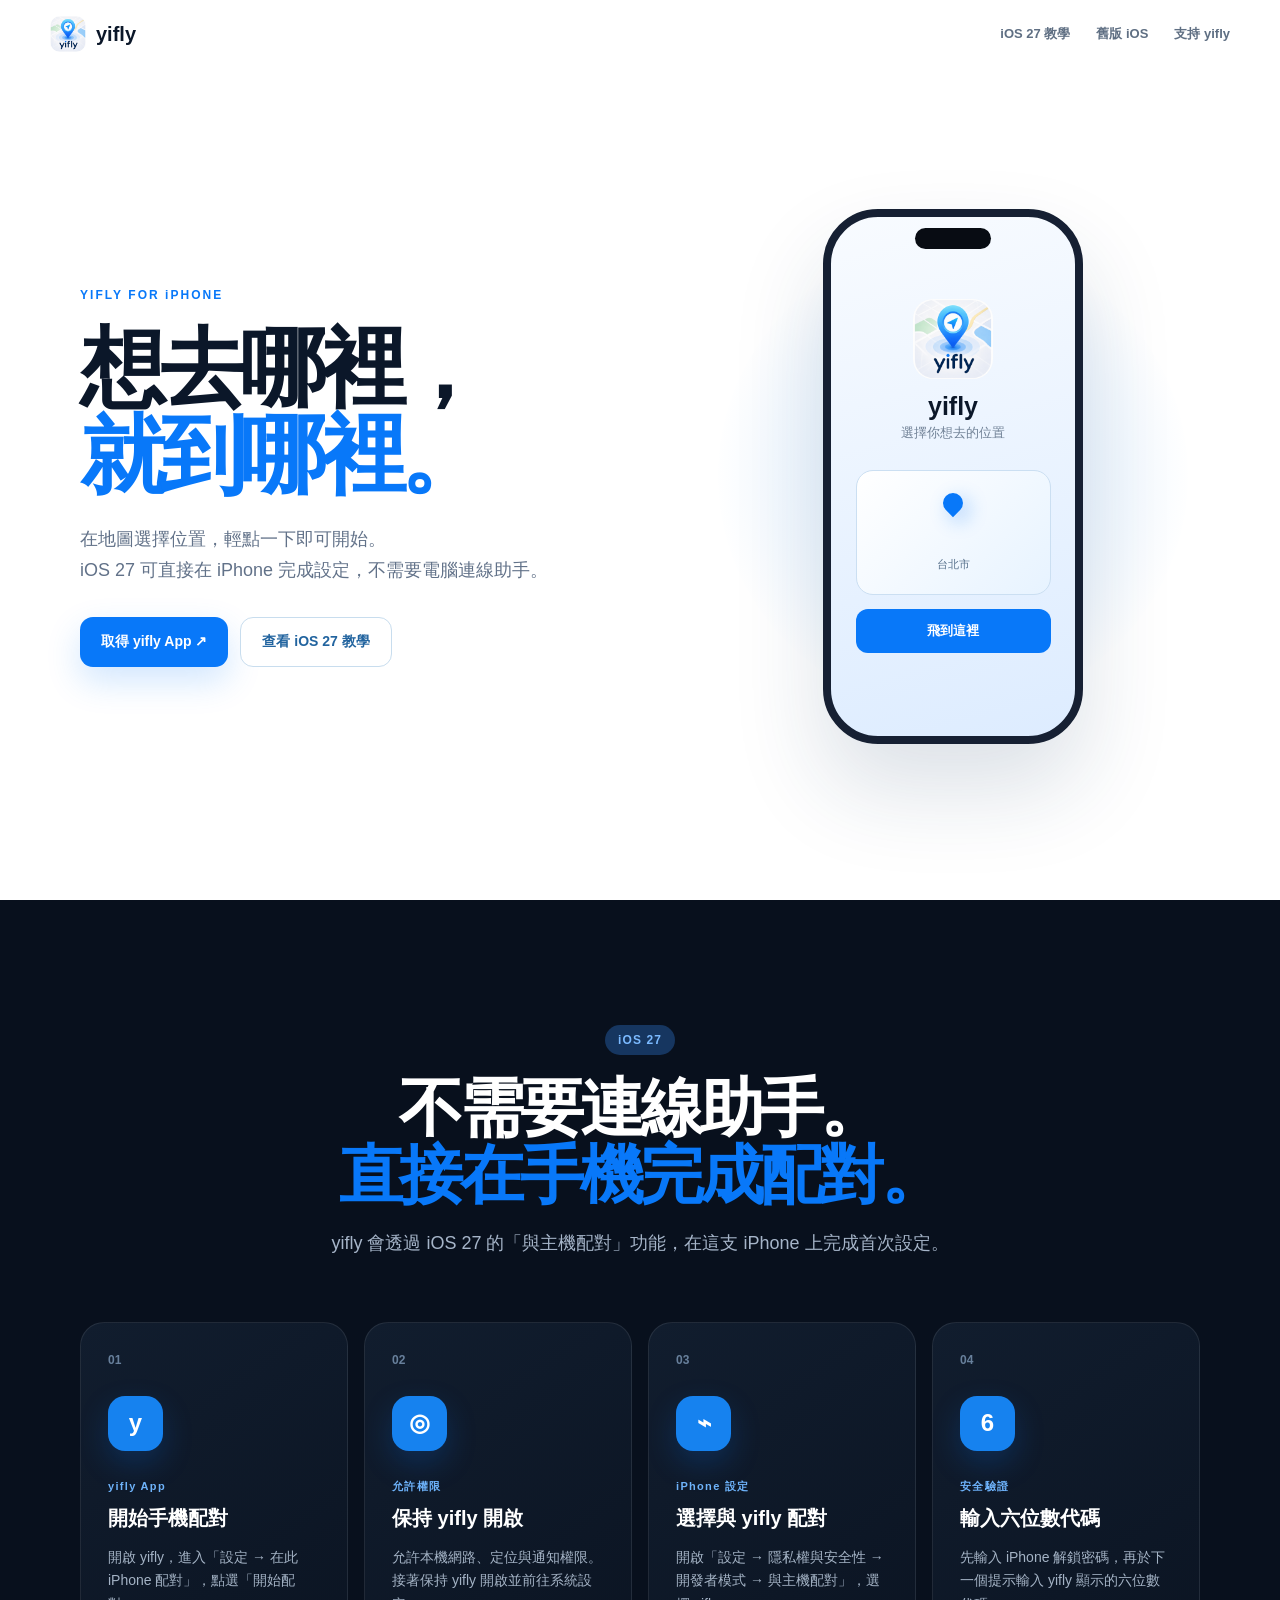
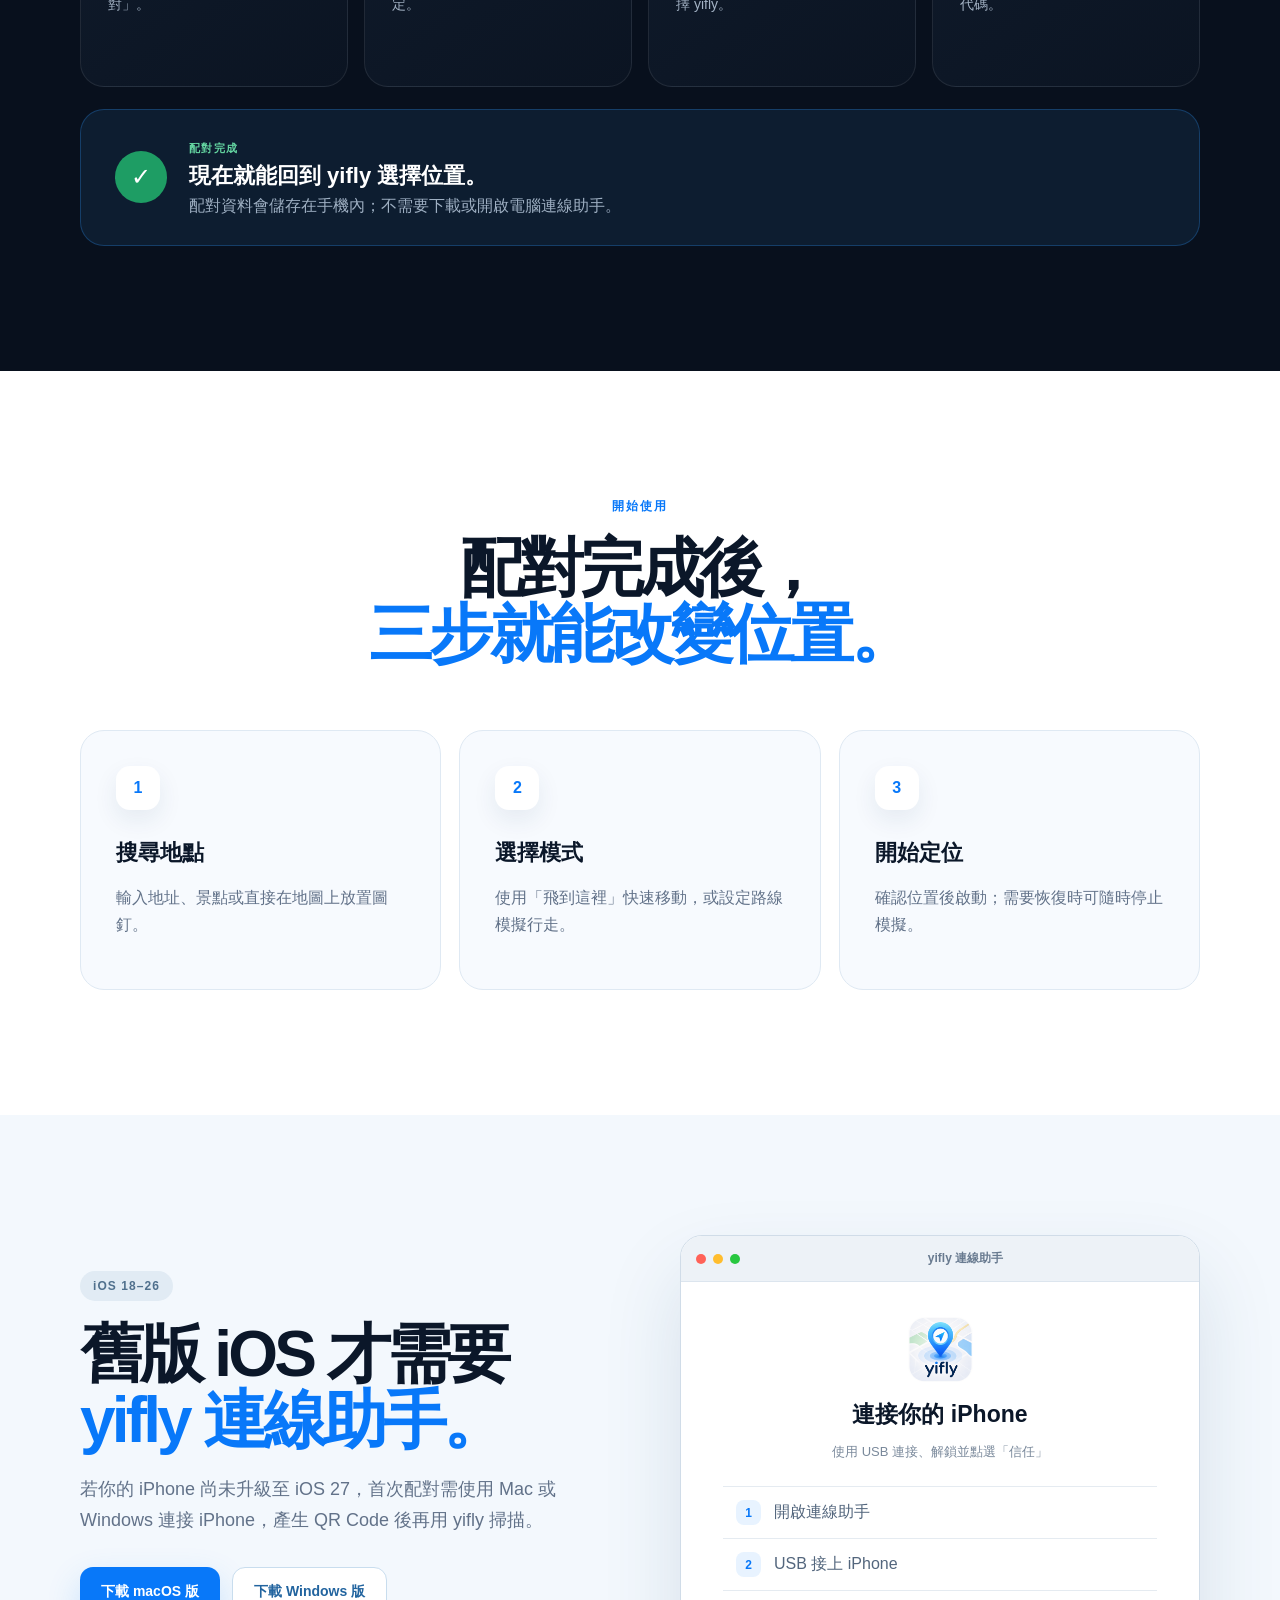
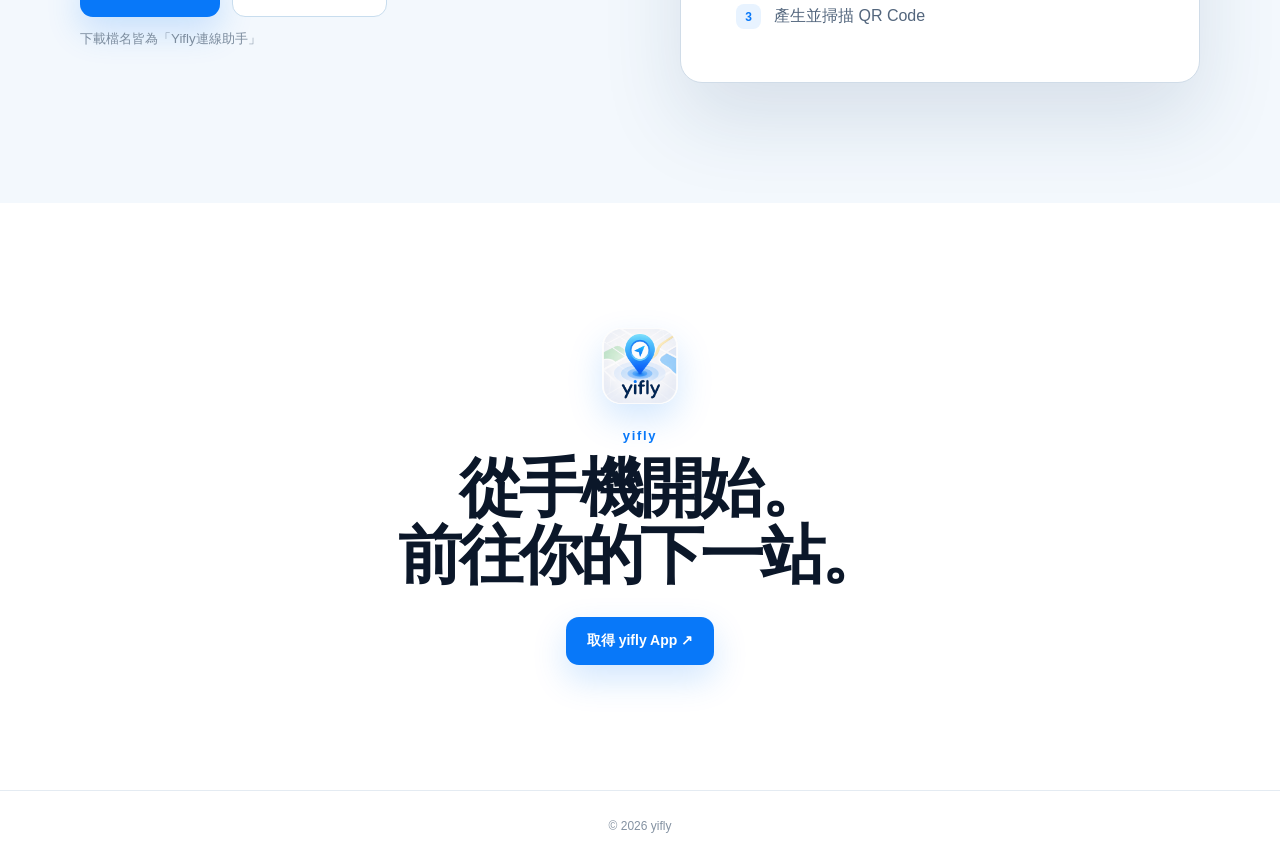
==== commit f17294bb: "新增支持 yifly 贊助頁" ====
--- a/index.html
+++ b/index.html
@@ -6,12 +6,12 @@
   <title>yifly</title>
   <meta name="description" content="yifly iPhone 定位工具。iOS 27 可直接在手機完成配對。">
   <link rel="icon" href="yifly-app-icon.png">
-  <link rel="stylesheet" href="styles.css">
+  <link rel="stylesheet" href="styles.css?v=20260827-2">
   <script>document.documentElement.classList.add('js')</script>
 </head>
 <body>
   <div class="progress" aria-hidden="true"></div>
-  <nav class="nav"><a class="brand" href="#top"><img src="yifly-app-icon.png" alt=""><b>yifly</b></a><div><a href="#ios27">iOS 27 教學</a><a href="#assistant">舊版 iOS</a></div></nav>
+  <nav class="nav"><a class="brand" href="#top"><img src="yifly-app-icon.png" alt=""><b>yifly</b></a><div><a href="#ios27">iOS 27 教學</a><a href="#assistant">舊版 iOS</a><a class="support-link" href="support.html">支持 yifly</a></div></nav>
 
   <main id="top">
     <section class="hero shell">
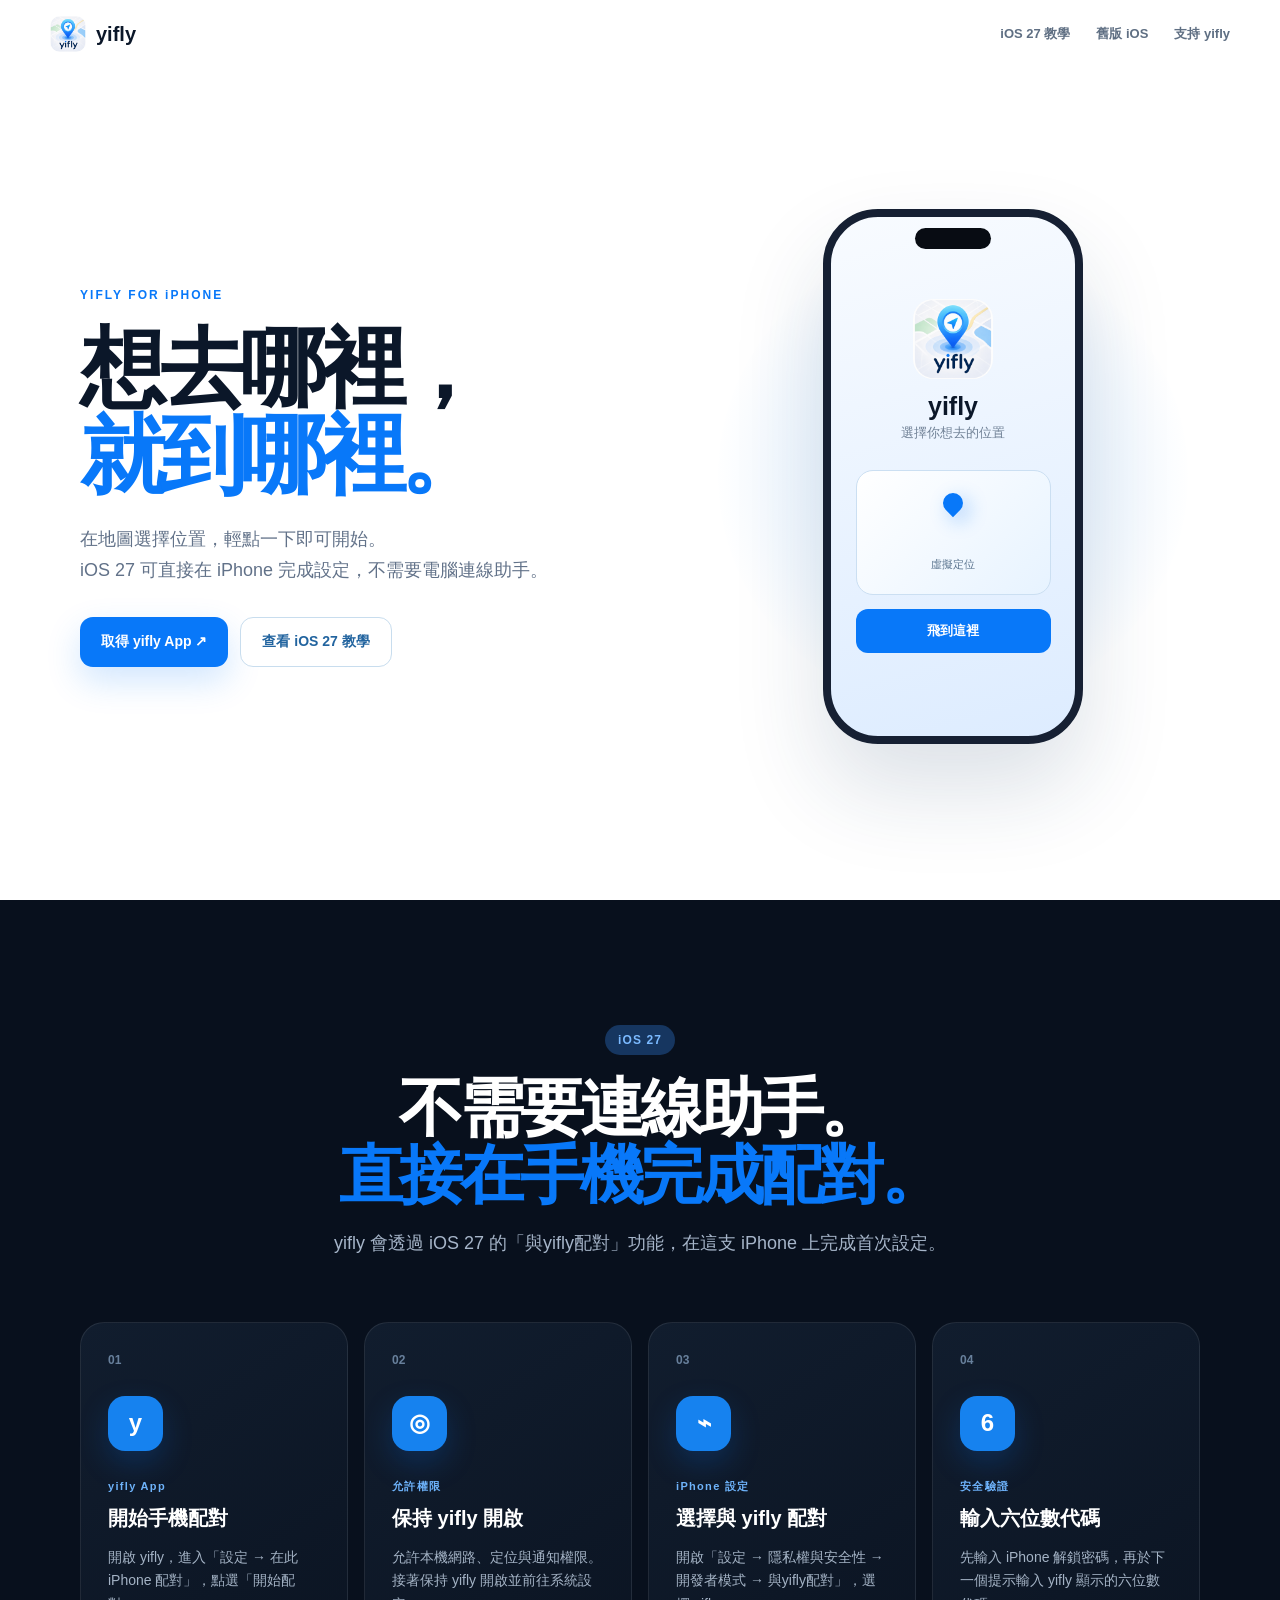
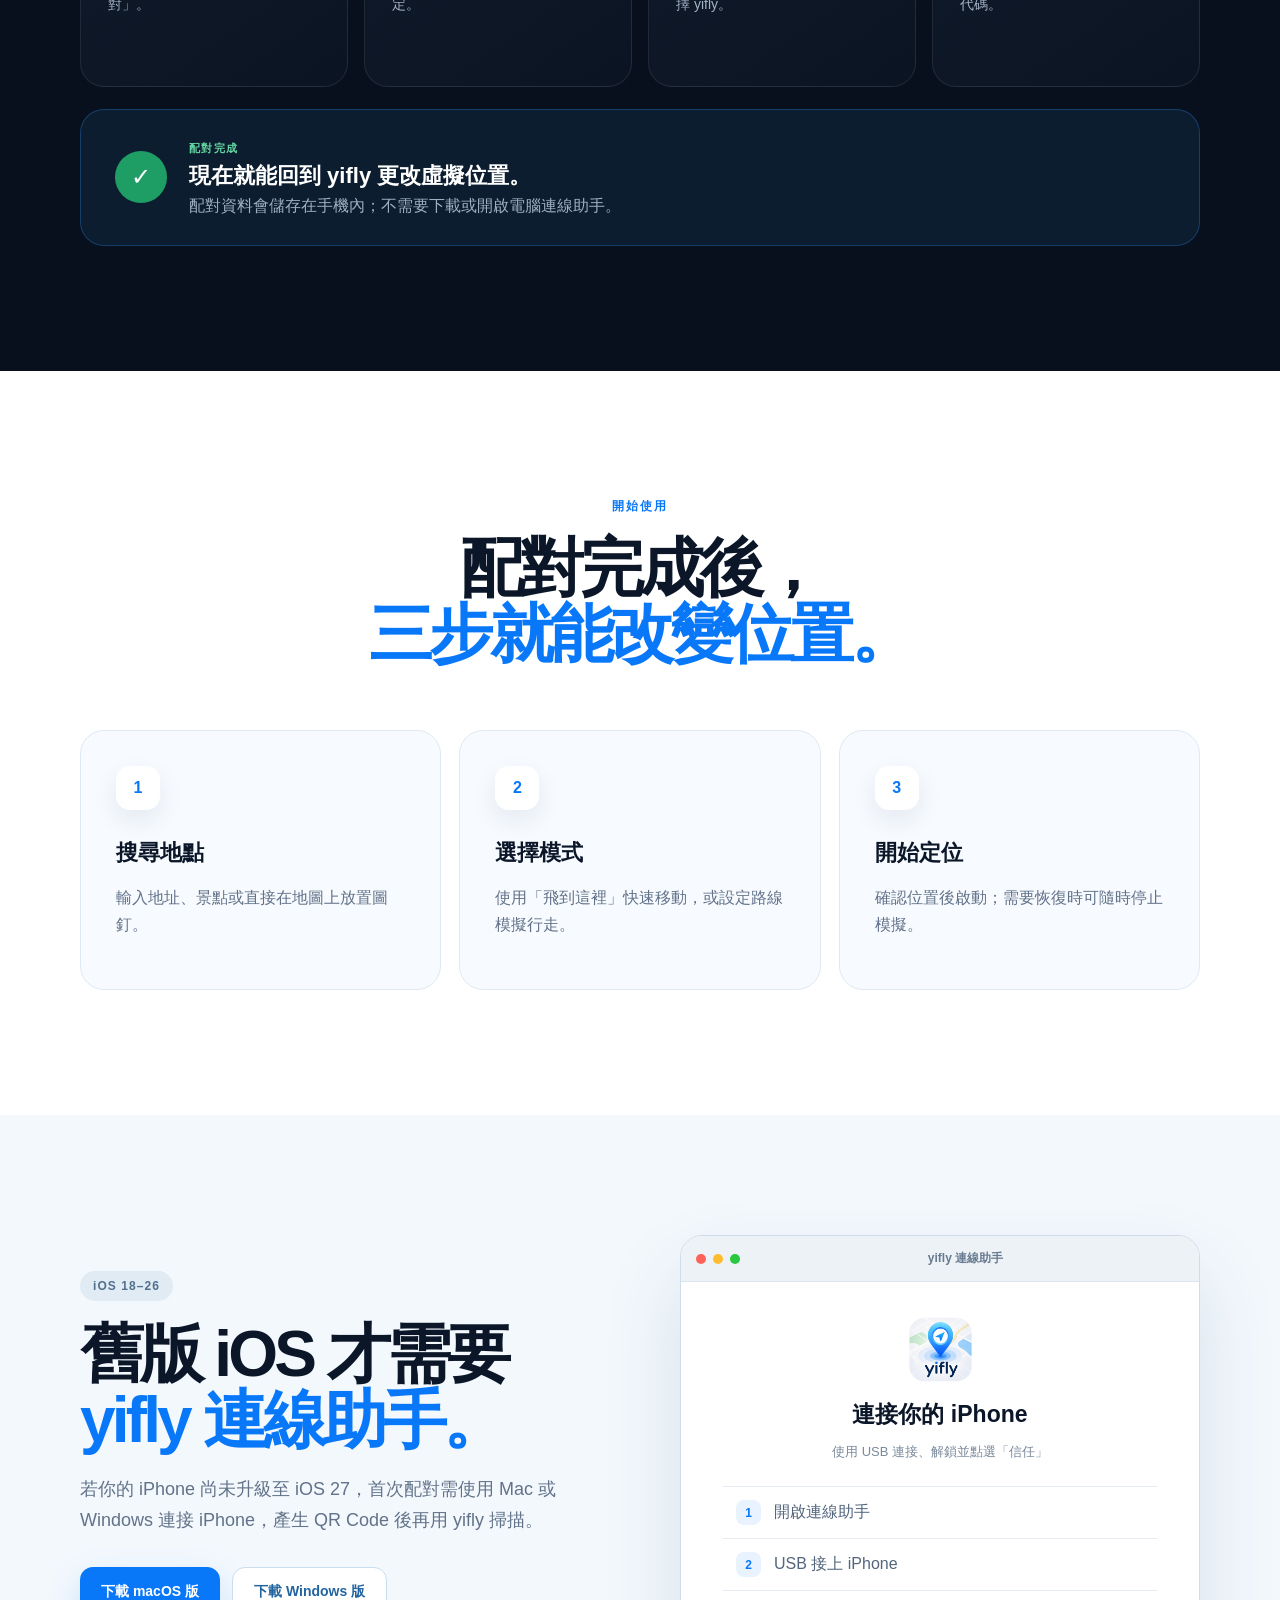
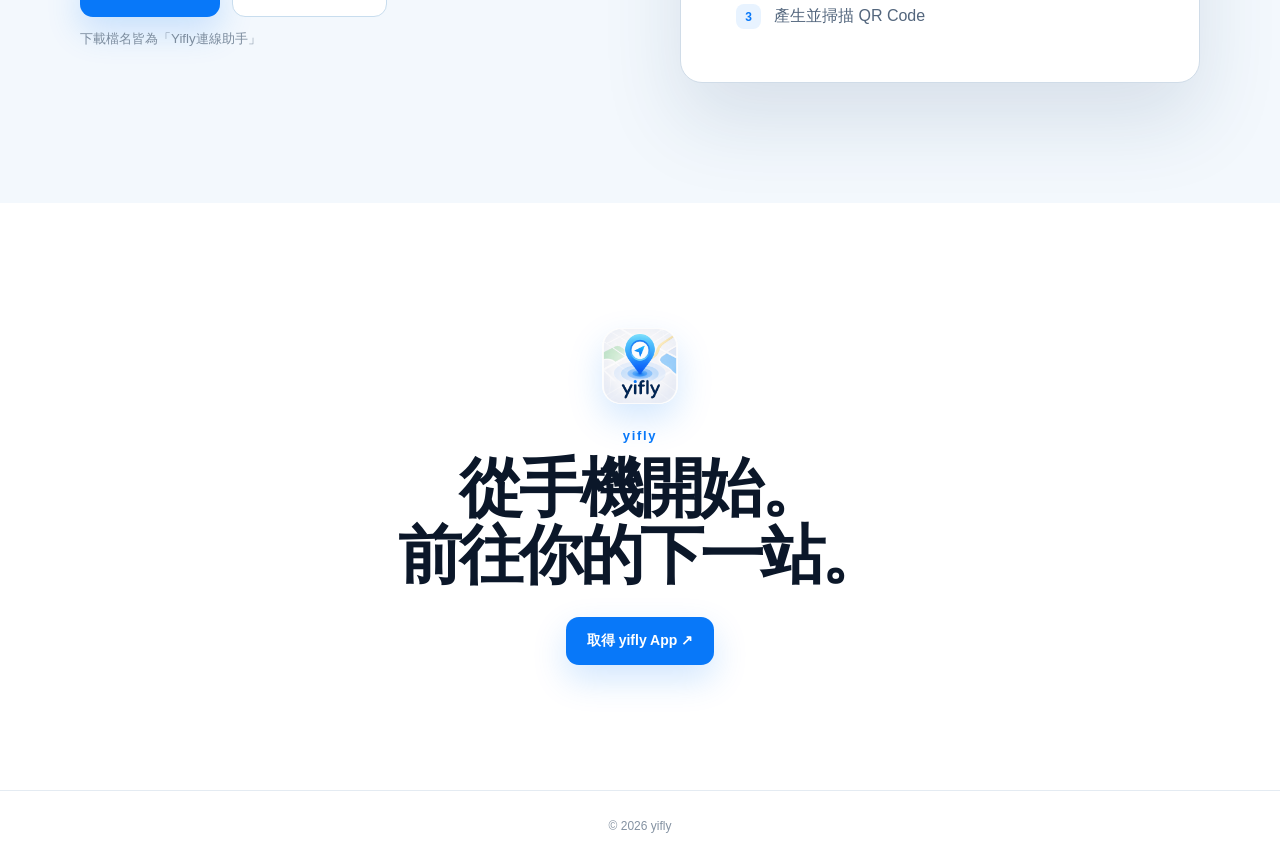
==== commit 1efbebd7: "Update content and structure in index.html" ====
--- a/index.html
+++ b/index.html
@@ -16,18 +16,18 @@
   <main id="top">
     <section class="hero shell">
       <div class="hero-copy reveal"><span class="eyebrow">YIFLY FOR iPHONE</span><h1>想去哪裡，<br><em>就到哪裡。</em></h1><p>在地圖選擇位置，輕點一下即可開始。<br>iOS 27 可直接在 iPhone 完成設定，不需要電腦連線助手。</p><div class="actions"><a class="button primary" href="https://testflight.apple.com/join/Ur3Vc765" target="_blank" rel="noopener">取得 yifly App ↗</a><a class="button secondary" href="#ios27">查看 iOS 27 教學</a></div></div>
-      <div class="phone-wrap reveal"><div class="halo"></div><div class="phone"><div class="island"></div><img src="yifly-app-icon.png" alt="yifly"><h2>yifly</h2><small>選擇你想去的位置</small><div class="map"><i></i><span>台北市</span></div><button>飛到這裡</button></div></div>
+      <div class="phone-wrap reveal"><div class="halo"></div><div class="phone"><div class="island"></div><img src="yifly-app-icon.png" alt="yifly"><h2>yifly</h2><small>選擇你想去的位置</small><div class="map"><i></i><span>虛擬定位</span></div><button>飛到這裡</button></div></div>
     </section>
 
     <section class="ios27" id="ios27">
-      <div class="shell"><div class="section-head reveal"><span class="pill">iOS 27</span><h2>不需要連線助手。<br><em>直接在手機完成配對。</em></h2><p>yifly 會透過 iOS 27 的「與主機配對」功能，在這支 iPhone 上完成首次設定。</p></div>
+      <div class="shell"><div class="section-head reveal"><span class="pill">iOS 27</span><h2>不需要連線助手。<br><em>直接在手機完成配對。</em></h2><p>yifly 會透過 iOS 27 的「與yifly配對」功能，在這支 iPhone 上完成首次設定。</p></div>
         <div class="steps">
           <article class="reveal"><b>01</b><div class="icon">y</div><span>yifly App</span><h3>開始手機配對</h3><p>開啟 yifly，進入「設定 → 在此 iPhone 配對」，點選「開始配對」。</p></article>
           <article class="reveal"><b>02</b><div class="icon">◎</div><span>允許權限</span><h3>保持 yifly 開啟</h3><p>允許本機網路、定位與通知權限。接著保持 yifly 開啟並前往系統設定。</p></article>
-          <article class="reveal"><b>03</b><div class="icon">⌁</div><span>iPhone 設定</span><h3>選擇與 yifly 配對</h3><p>開啟「設定 → 隱私權與安全性 → 開發者模式 → 與主機配對」，選擇 yifly。</p></article>
+          <article class="reveal"><b>03</b><div class="icon">⌁</div><span>iPhone 設定</span><h3>選擇與 yifly 配對</h3><p>開啟「設定 → 隱私權與安全性 → 開發者模式 → 與yifly配對」，選擇 yifly。</p></article>
           <article class="reveal"><b>04</b><div class="icon">6</div><span>安全驗證</span><h3>輸入六位數代碼</h3><p>先輸入 iPhone 解鎖密碼，再於下一個提示輸入 yifly 顯示的六位數代碼。</p></article>
         </div>
-        <div class="done reveal"><div>✓</div><section><span>配對完成</span><h3>現在就能回到 yifly 選擇位置。</h3><p>配對資料會儲存在手機內；不需要下載或開啟電腦連線助手。</p></section></div>
+        <div class="done reveal"><div>✓</div><section><span>配對完成</span><h3>現在就能回到 yifly 更改虛擬位置。</h3><p>配對資料會儲存在手機內；不需要下載或開啟電腦連線助手。</p></section></div>
       </div>
     </section>
 
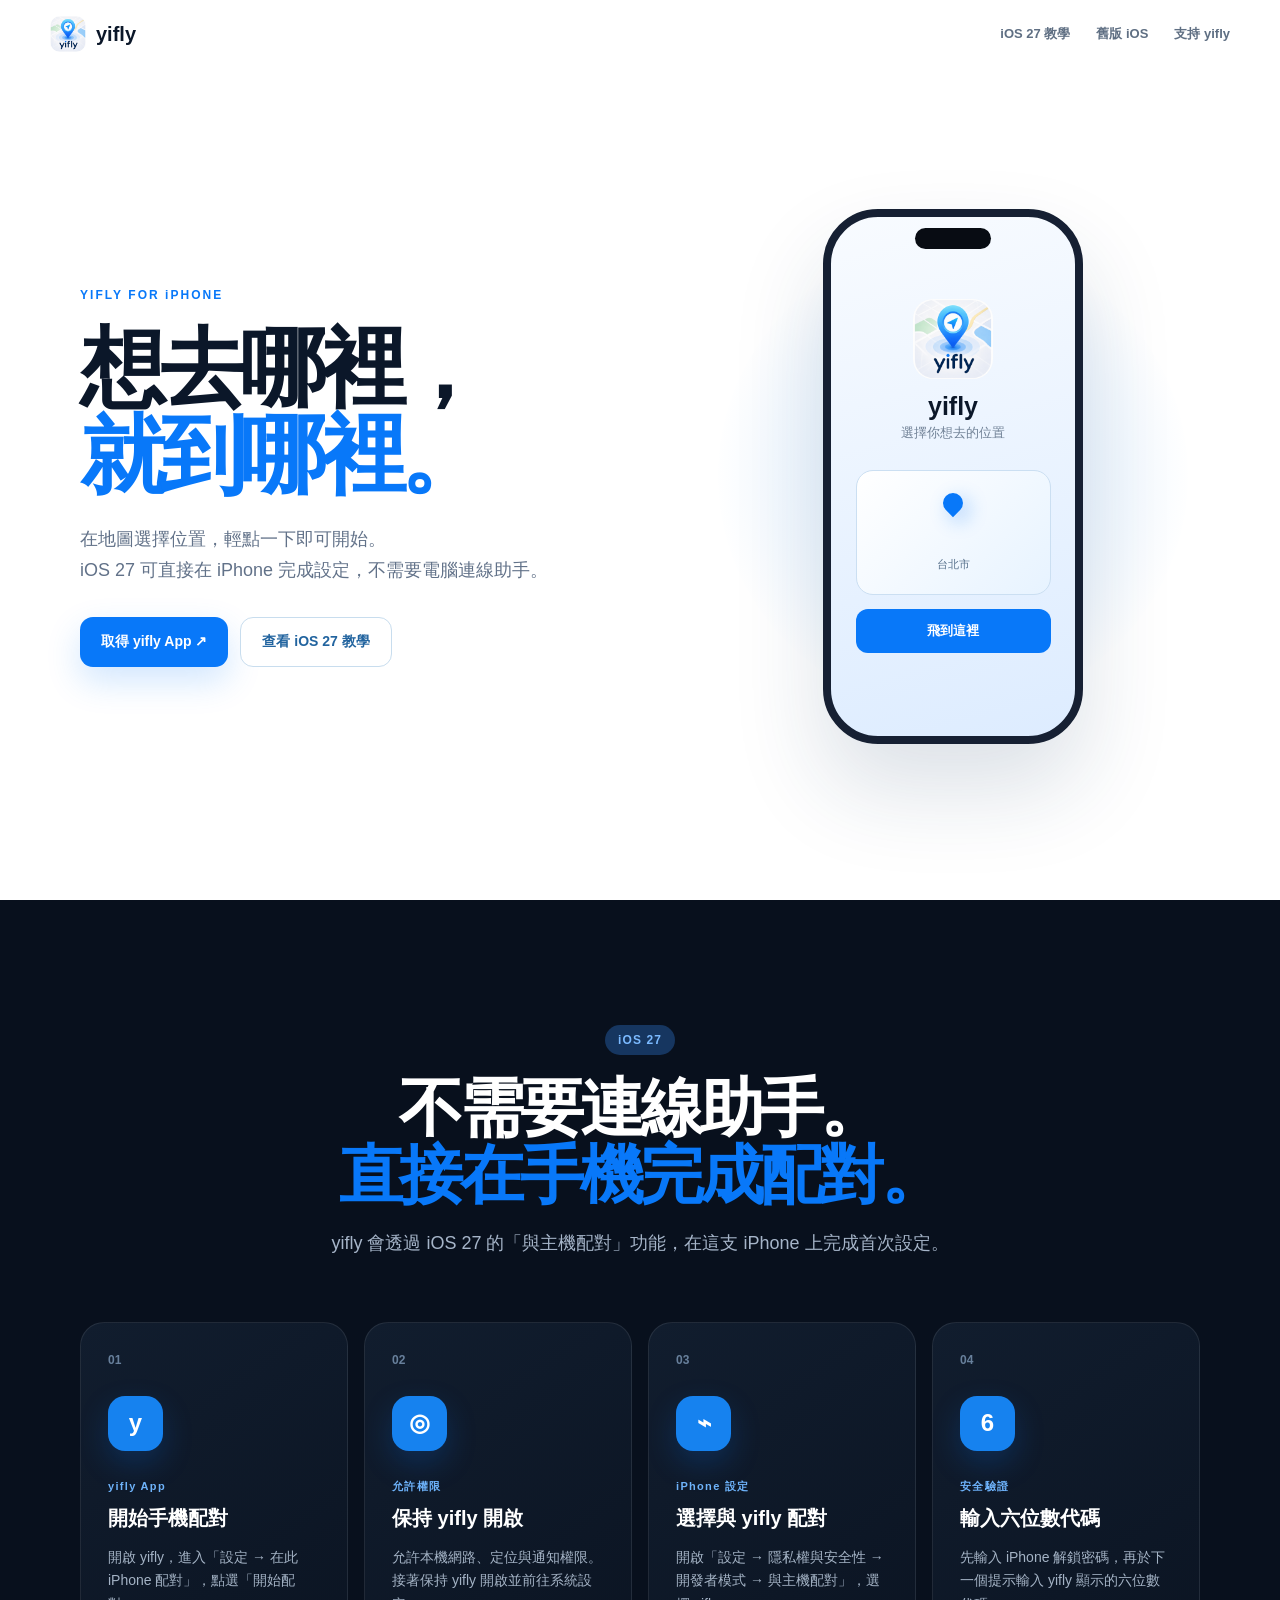
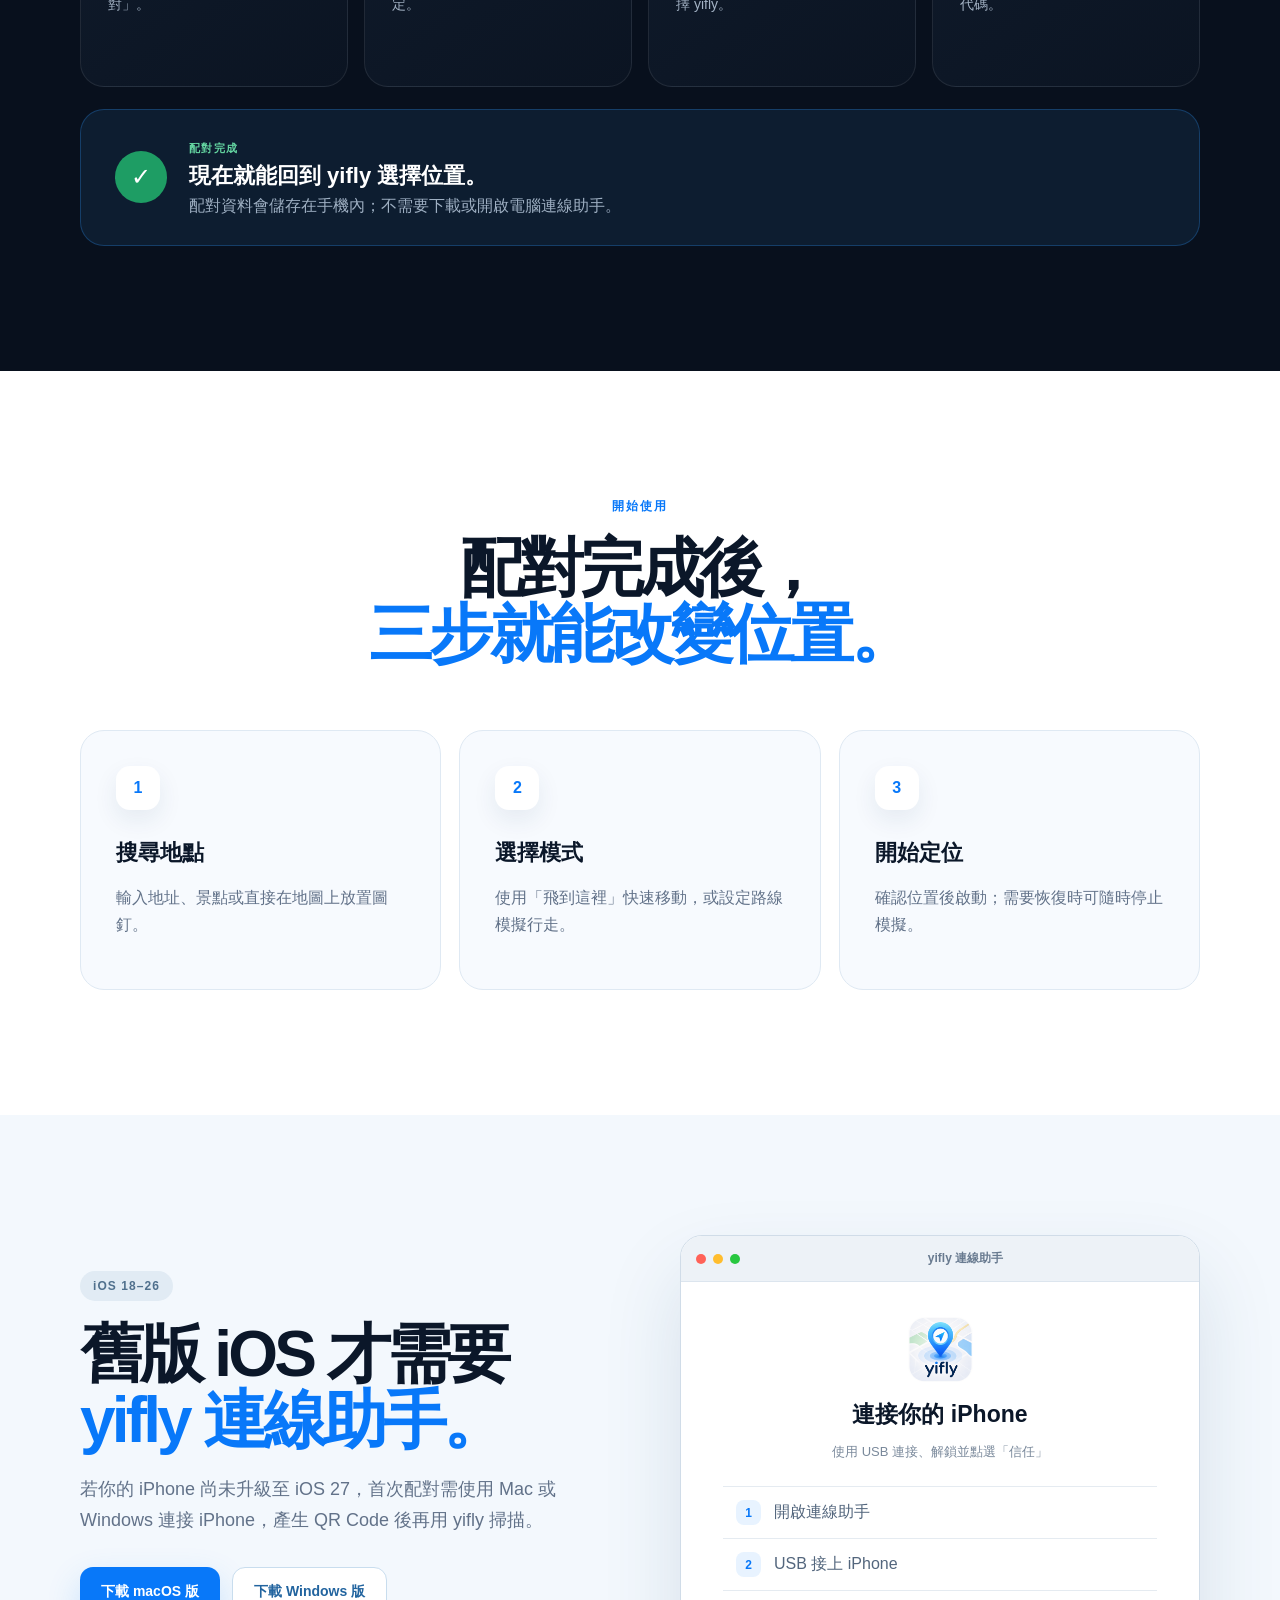
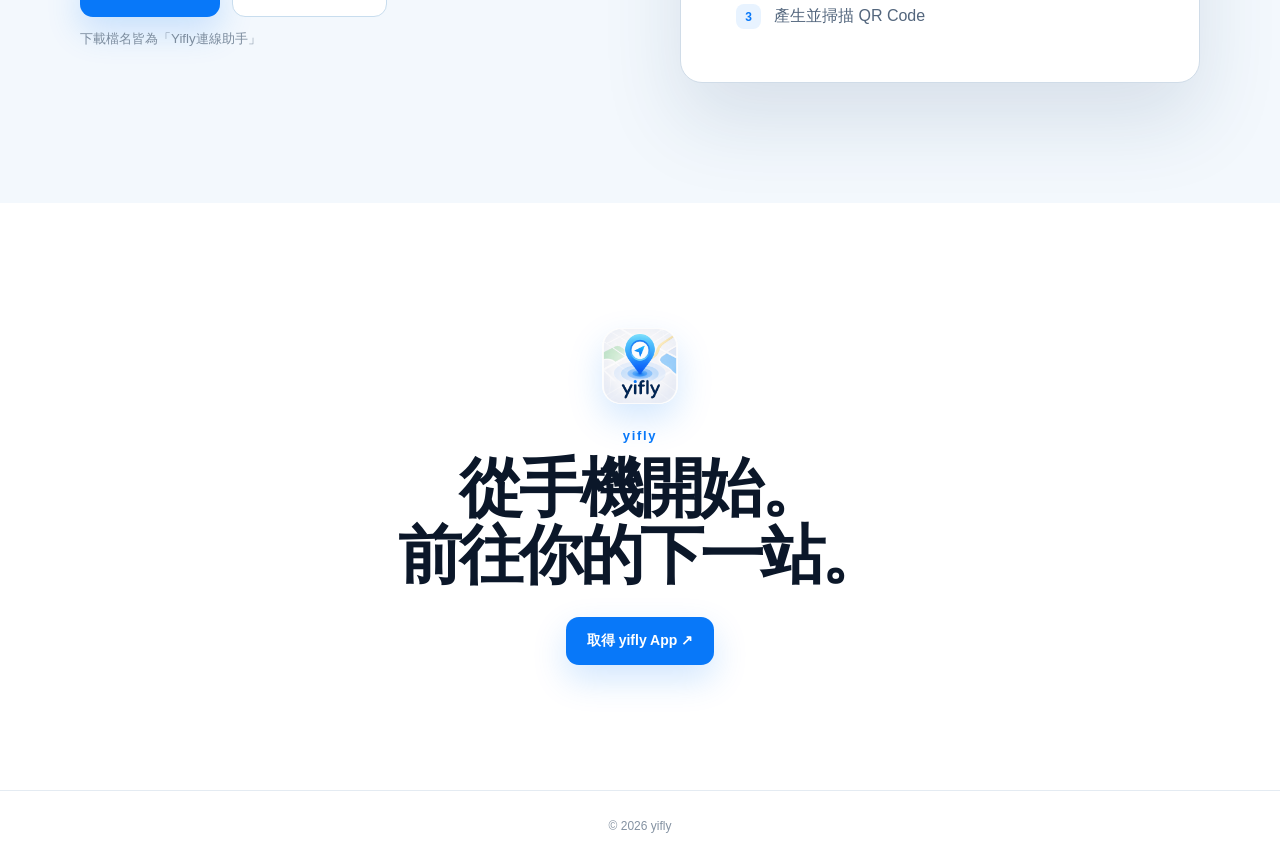
==== commit ec50f03b: "Fix ECPay result redirect and add payment worker" ====
--- a/index.html
+++ b/index.html
@@ -16,18 +16,18 @@
   <main id="top">
     <section class="hero shell">
       <div class="hero-copy reveal"><span class="eyebrow">YIFLY FOR iPHONE</span><h1>想去哪裡，<br><em>就到哪裡。</em></h1><p>在地圖選擇位置，輕點一下即可開始。<br>iOS 27 可直接在 iPhone 完成設定，不需要電腦連線助手。</p><div class="actions"><a class="button primary" href="https://testflight.apple.com/join/Ur3Vc765" target="_blank" rel="noopener">取得 yifly App ↗</a><a class="button secondary" href="#ios27">查看 iOS 27 教學</a></div></div>
-      <div class="phone-wrap reveal"><div class="halo"></div><div class="phone"><div class="island"></div><img src="yifly-app-icon.png" alt="yifly"><h2>yifly</h2><small>選擇你想去的位置</small><div class="map"><i></i><span>虛擬定位</span></div><button>飛到這裡</button></div></div>
+      <div class="phone-wrap reveal"><div class="halo"></div><div class="phone"><div class="island"></div><img src="yifly-app-icon.png" alt="yifly"><h2>yifly</h2><small>選擇你想去的位置</small><div class="map"><i></i><span>台北市</span></div><button>飛到這裡</button></div></div>
     </section>
 
     <section class="ios27" id="ios27">
-      <div class="shell"><div class="section-head reveal"><span class="pill">iOS 27</span><h2>不需要連線助手。<br><em>直接在手機完成配對。</em></h2><p>yifly 會透過 iOS 27 的「與yifly配對」功能，在這支 iPhone 上完成首次設定。</p></div>
+      <div class="shell"><div class="section-head reveal"><span class="pill">iOS 27</span><h2>不需要連線助手。<br><em>直接在手機完成配對。</em></h2><p>yifly 會透過 iOS 27 的「與主機配對」功能，在這支 iPhone 上完成首次設定。</p></div>
         <div class="steps">
           <article class="reveal"><b>01</b><div class="icon">y</div><span>yifly App</span><h3>開始手機配對</h3><p>開啟 yifly，進入「設定 → 在此 iPhone 配對」，點選「開始配對」。</p></article>
           <article class="reveal"><b>02</b><div class="icon">◎</div><span>允許權限</span><h3>保持 yifly 開啟</h3><p>允許本機網路、定位與通知權限。接著保持 yifly 開啟並前往系統設定。</p></article>
-          <article class="reveal"><b>03</b><div class="icon">⌁</div><span>iPhone 設定</span><h3>選擇與 yifly 配對</h3><p>開啟「設定 → 隱私權與安全性 → 開發者模式 → 與yifly配對」，選擇 yifly。</p></article>
+          <article class="reveal"><b>03</b><div class="icon">⌁</div><span>iPhone 設定</span><h3>選擇與 yifly 配對</h3><p>開啟「設定 → 隱私權與安全性 → 開發者模式 → 與主機配對」，選擇 yifly。</p></article>
           <article class="reveal"><b>04</b><div class="icon">6</div><span>安全驗證</span><h3>輸入六位數代碼</h3><p>先輸入 iPhone 解鎖密碼，再於下一個提示輸入 yifly 顯示的六位數代碼。</p></article>
         </div>
-        <div class="done reveal"><div>✓</div><section><span>配對完成</span><h3>現在就能回到 yifly 更改虛擬位置。</h3><p>配對資料會儲存在手機內；不需要下載或開啟電腦連線助手。</p></section></div>
+        <div class="done reveal"><div>✓</div><section><span>配對完成</span><h3>現在就能回到 yifly 選擇位置。</h3><p>配對資料會儲存在手機內；不需要下載或開啟電腦連線助手。</p></section></div>
       </div>
     </section>
 
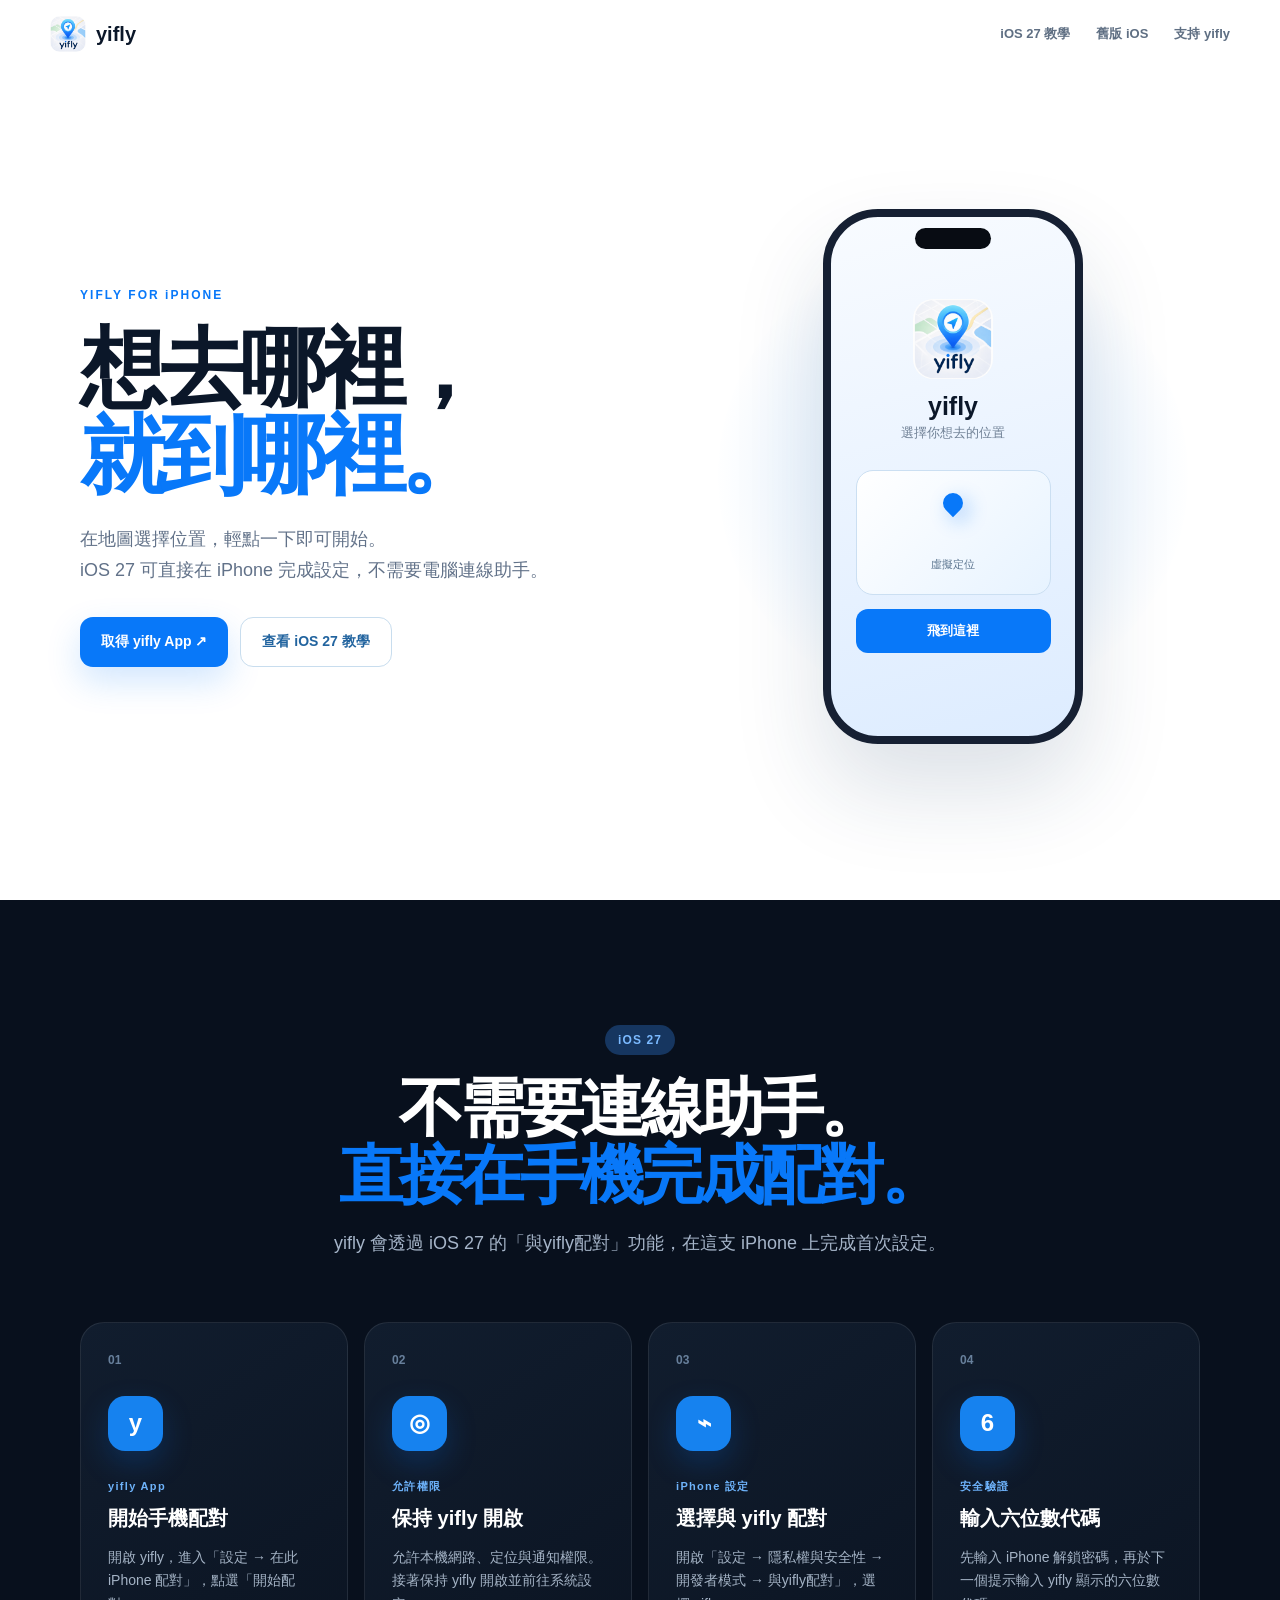
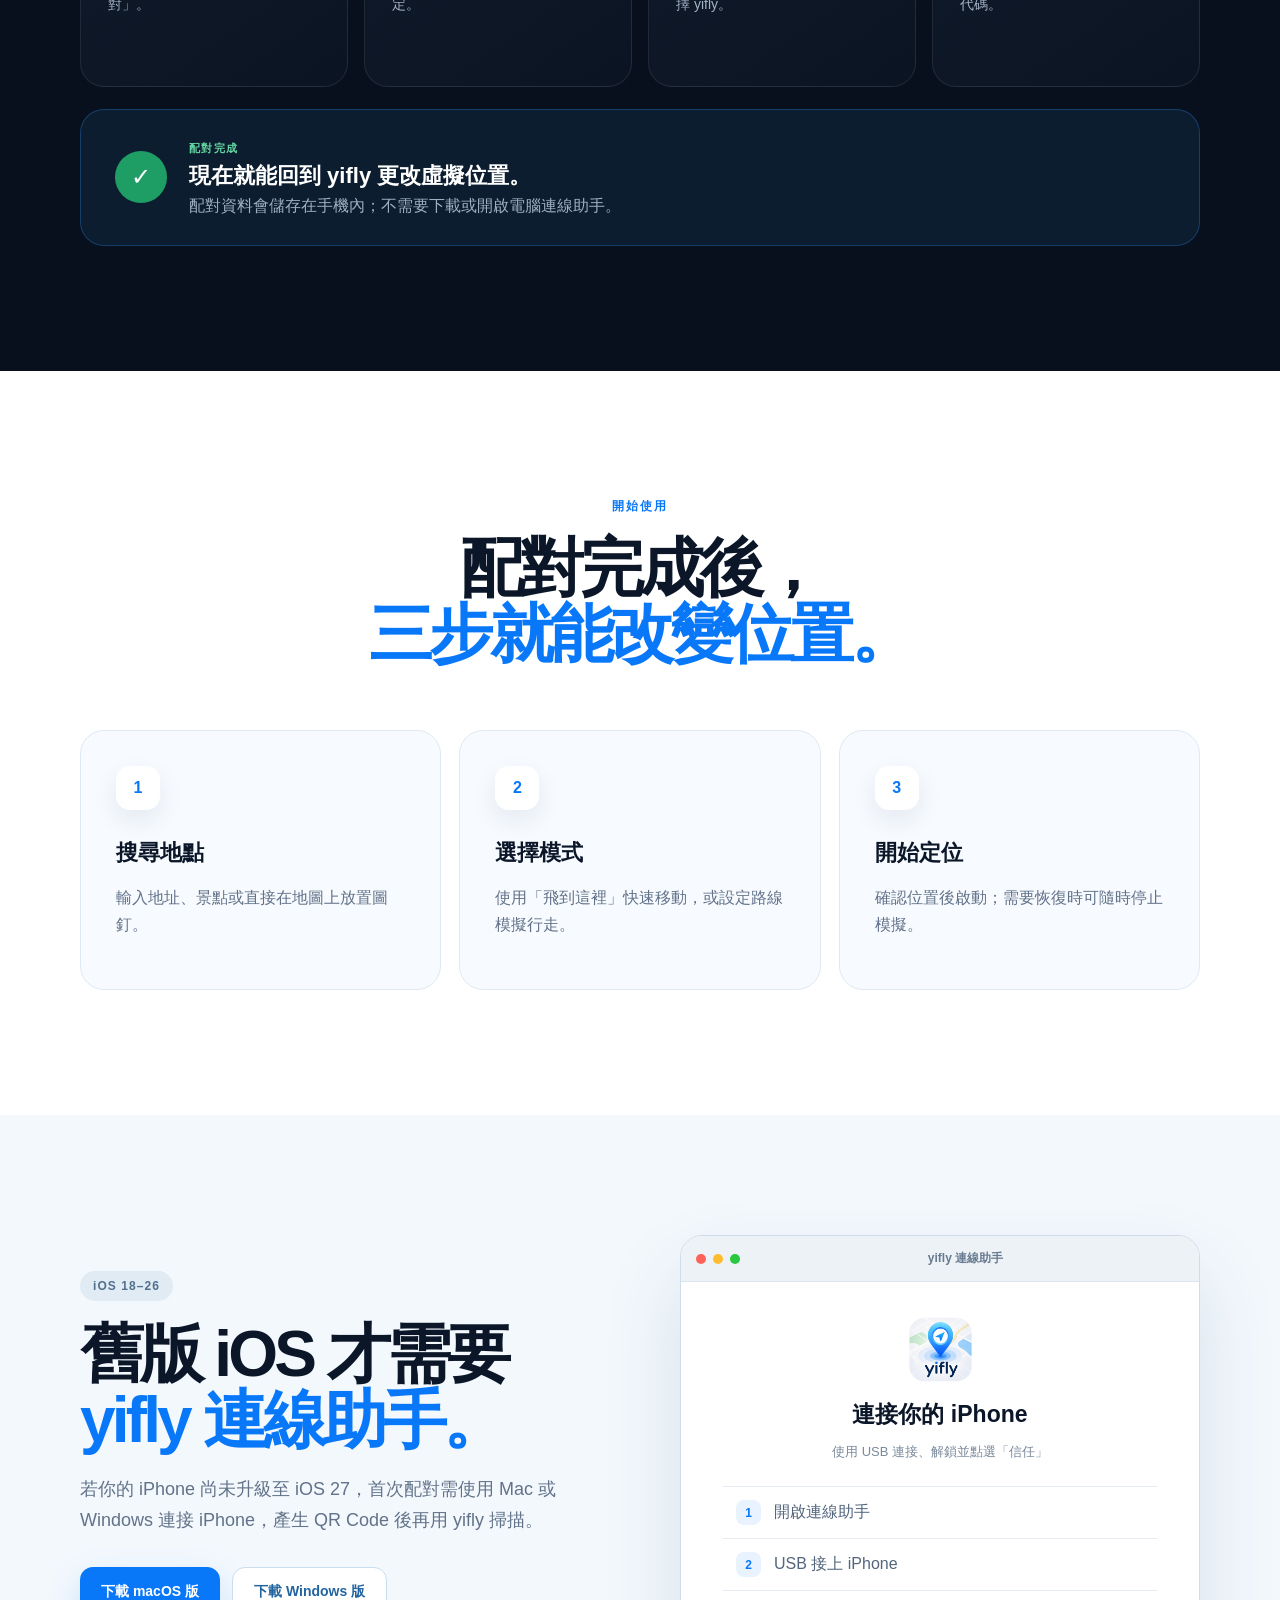
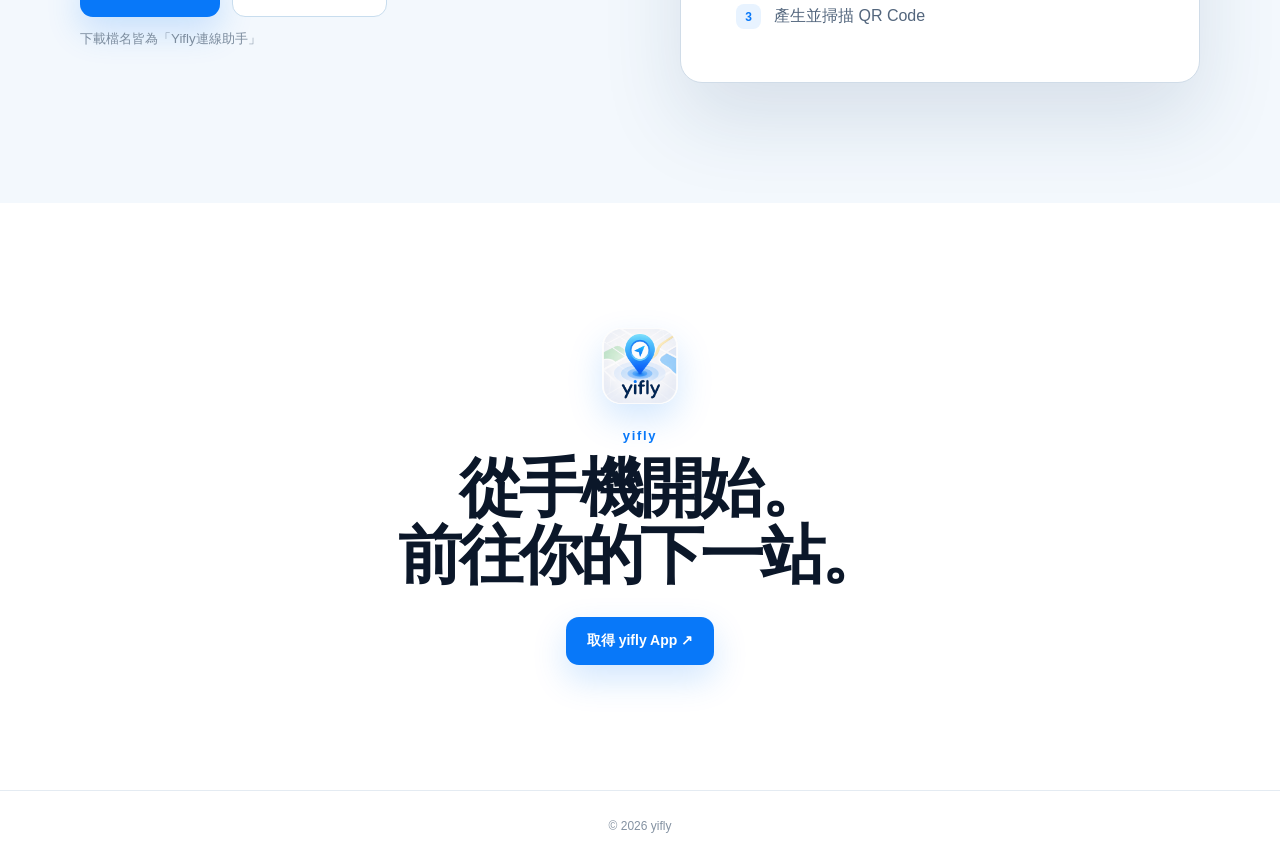
==== commit 21fe88f2: "Restore support UI and add Firebase payment identity" ====
--- a/index.html
+++ b/index.html
@@ -16,18 +16,18 @@
   <main id="top">
     <section class="hero shell">
       <div class="hero-copy reveal"><span class="eyebrow">YIFLY FOR iPHONE</span><h1>想去哪裡，<br><em>就到哪裡。</em></h1><p>在地圖選擇位置，輕點一下即可開始。<br>iOS 27 可直接在 iPhone 完成設定，不需要電腦連線助手。</p><div class="actions"><a class="button primary" href="https://testflight.apple.com/join/Ur3Vc765" target="_blank" rel="noopener">取得 yifly App ↗</a><a class="button secondary" href="#ios27">查看 iOS 27 教學</a></div></div>
-      <div class="phone-wrap reveal"><div class="halo"></div><div class="phone"><div class="island"></div><img src="yifly-app-icon.png" alt="yifly"><h2>yifly</h2><small>選擇你想去的位置</small><div class="map"><i></i><span>台北市</span></div><button>飛到這裡</button></div></div>
+      <div class="phone-wrap reveal"><div class="halo"></div><div class="phone"><div class="island"></div><img src="yifly-app-icon.png" alt="yifly"><h2>yifly</h2><small>選擇你想去的位置</small><div class="map"><i></i><span>虛擬定位</span></div><button>飛到這裡</button></div></div>
     </section>
 
     <section class="ios27" id="ios27">
-      <div class="shell"><div class="section-head reveal"><span class="pill">iOS 27</span><h2>不需要連線助手。<br><em>直接在手機完成配對。</em></h2><p>yifly 會透過 iOS 27 的「與主機配對」功能，在這支 iPhone 上完成首次設定。</p></div>
+      <div class="shell"><div class="section-head reveal"><span class="pill">iOS 27</span><h2>不需要連線助手。<br><em>直接在手機完成配對。</em></h2><p>yifly 會透過 iOS 27 的「與yifly配對」功能，在這支 iPhone 上完成首次設定。</p></div>
         <div class="steps">
           <article class="reveal"><b>01</b><div class="icon">y</div><span>yifly App</span><h3>開始手機配對</h3><p>開啟 yifly，進入「設定 → 在此 iPhone 配對」，點選「開始配對」。</p></article>
           <article class="reveal"><b>02</b><div class="icon">◎</div><span>允許權限</span><h3>保持 yifly 開啟</h3><p>允許本機網路、定位與通知權限。接著保持 yifly 開啟並前往系統設定。</p></article>
-          <article class="reveal"><b>03</b><div class="icon">⌁</div><span>iPhone 設定</span><h3>選擇與 yifly 配對</h3><p>開啟「設定 → 隱私權與安全性 → 開發者模式 → 與主機配對」，選擇 yifly。</p></article>
+          <article class="reveal"><b>03</b><div class="icon">⌁</div><span>iPhone 設定</span><h3>選擇與 yifly 配對</h3><p>開啟「設定 → 隱私權與安全性 → 開發者模式 → 與yifly配對」，選擇 yifly。</p></article>
           <article class="reveal"><b>04</b><div class="icon">6</div><span>安全驗證</span><h3>輸入六位數代碼</h3><p>先輸入 iPhone 解鎖密碼，再於下一個提示輸入 yifly 顯示的六位數代碼。</p></article>
         </div>
-        <div class="done reveal"><div>✓</div><section><span>配對完成</span><h3>現在就能回到 yifly 選擇位置。</h3><p>配對資料會儲存在手機內；不需要下載或開啟電腦連線助手。</p></section></div>
+        <div class="done reveal"><div>✓</div><section><span>配對完成</span><h3>現在就能回到 yifly 更改虛擬位置。</h3><p>配對資料會儲存在手機內；不需要下載或開啟電腦連線助手。</p></section></div>
       </div>
     </section>
 
